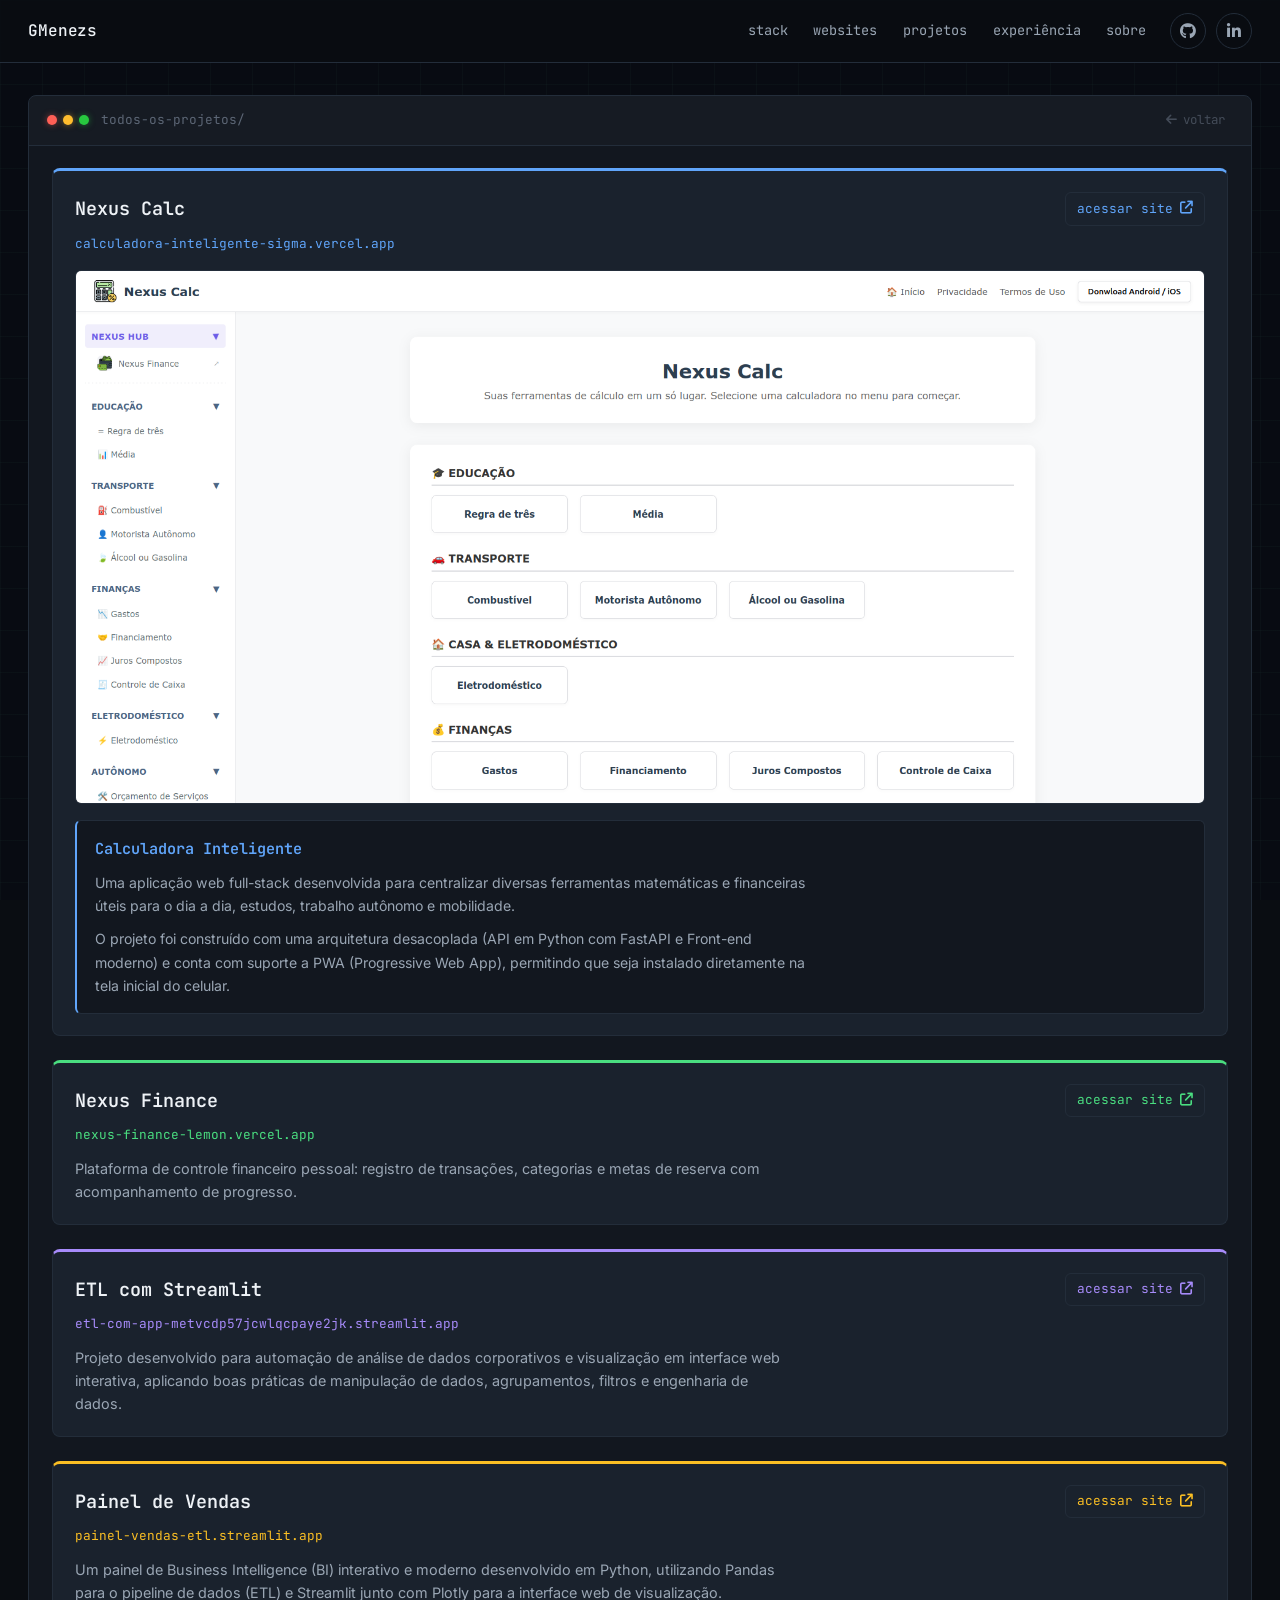
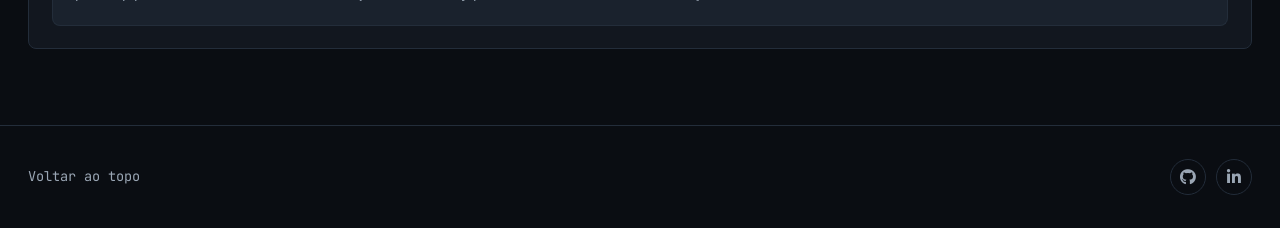
==== projetos-completos.html @ 0be83cdc "Add pulse dot to Calculadora Inteligente title" ====
<!DOCTYPE html>
<html lang="pt-BR">
<head>
    <meta charset="UTF-8">
    <script>document.documentElement.classList.add("js");</script>
    <meta name="viewport" content="width=device-width, initial-scale=1, viewport-fit=cover">
    <meta name="theme-color" content="#0a0d12">
    <meta name="color-scheme" content="dark">
    <title>Todos os projetos | Gabriel Menezes</title>
    <meta name="description" content="Lista completa dos websites e projetos de Gabriel Menezes, com descrições e links de acesso.">
    <link rel="preconnect" href="https://fonts.googleapis.com">
    <link rel="preconnect" href="https://fonts.gstatic.com" crossorigin>
    <link href="https://fonts.googleapis.com/css2?family=JetBrains+Mono:wght@400;500;600;700&family=Inter:wght@400;500;600&display=swap" rel="stylesheet">
    <link rel="stylesheet" href="https://cdnjs.cloudflare.com/ajax/libs/font-awesome/6.4.0/css/all.min.css">
    <link rel="stylesheet" href="css/style.css">
    <link rel="icon" href="icon-192.png" />
</head>
<body id="topo">

    <canvas id="bg-matrix-canvas" class="bg-matrix-canvas" aria-hidden="true"></canvas>

    <!-- HEADER -->
    <header class="header">
        <div class="header-container">
            <a href="index.html#inicio" class="logo">GMenezs</a>
            <nav class="nav-links" aria-label="Navegação principal">
                <a href="index.html#stack">stack</a>
                <a href="index.html#websites">websites</a>
                <a href="index.html#projetos">projetos</a>
                <a href="index.html#experiencia">experiência</a>
                <a href="index.html#sobre-mim">sobre</a>
            </nav>
            <div class="header-socials">
                <a href="https://github.com/GMenezsz" target="_blank" rel="noopener noreferrer" aria-label="GitHub">
                    <i class="fab fa-github"></i>
                </a>
                <a href="https://www.linkedin.com/in/gabriel-menezes-9367793a1/" target="_blank" rel="noopener noreferrer" aria-label="LinkedIn">
                    <i class="fab fa-linkedin-in"></i>
                </a>
            </div>
        </div>
    </header>

    <main class="page">
        <div class="master-card">
            <div class="window-bar master-card-bar">
                <span class="window-dots"><span></span><span></span><span></span></span>
                <span class="window-title">todos-os-projetos/</span>
                <a class="ver-mais-link" href="index.html#inicio"><i class="fa-solid fa-arrow-left" aria-hidden="true"></i> voltar</a>
            </div>

            <div class="master-card-body master-card-body--full">
                <div class="profile-content profile-content--full">

                    <!-- WEBSITES -->
                    <div class="showcase-list">

                        <article class="showcase-item showcase-item--calc" id="nexus-calc">
                            <div class="showcase-item-head">
                                <h2 class="showcase-name">Nexus Calc</h2>
                                <a class="showcase-visit" href="https://calculadora-inteligente-sigma.vercel.app/" target="_blank" rel="noopener noreferrer">
                                    acessar site <i class="fa-solid fa-arrow-up-right-from-square" aria-hidden="true"></i>
                                </a>
                            </div>
                            <span class="showcase-url">calculadora-inteligente-sigma.vercel.app</span>

                            <div class="showcase-media">
                                <img src="assets/screenshots/nexus-calc.png" alt="Captura de tela do Nexus Calc" loading="lazy">
                            </div>

                            <div class="showcase-card">
                                <h3 class="showcase-card-title"><span class="showcase-pulse-dot" aria-hidden="true"></span>Calculadora Inteligente</h3>
                                <p>Uma aplicação web full-stack desenvolvida para centralizar diversas ferramentas matemáticas e financeiras úteis para o dia a dia, estudos, trabalho autônomo e mobilidade.</p>
                                <p>O projeto foi construído com uma arquitetura desacoplada (API em Python com FastAPI e Front-end moderno) e conta com suporte a PWA (Progressive Web App), permitindo que seja instalado diretamente na tela inicial do celular.</p>
                            </div>
                        </article>

                        <article class="showcase-item showcase-item--finance" id="nexus-finance">
                            <div class="showcase-item-head">
                                <h2 class="showcase-name">Nexus Finance</h2>
                                <a class="showcase-visit" href="https://nexus-finance-lemon.vercel.app/#/login" target="_blank" rel="noopener noreferrer">
                                    acessar site <i class="fa-solid fa-arrow-up-right-from-square" aria-hidden="true"></i>
                                </a>
                            </div>
                            <span class="showcase-url">nexus-finance-lemon.vercel.app</span>
                            <p class="showcase-desc">Plataforma de controle financeiro pessoal: registro de transações, categorias e metas de reserva com acompanhamento de progresso.</p>
                            <!-- imagem e card de descrição detalhada: adicionar futuramente, no mesmo padrão do Nexus Calc acima -->
                        </article>

                        <article class="showcase-item showcase-item--etl" id="etl-com-streamlit">
                            <div class="showcase-item-head">
                                <h2 class="showcase-name">ETL com Streamlit</h2>
                                <a class="showcase-visit" href="https://etl-com-app-metvcdp57jcwlqcpaye2jk.streamlit.app/" target="_blank" rel="noopener noreferrer">
                                    acessar site <i class="fa-solid fa-arrow-up-right-from-square" aria-hidden="true"></i>
                                </a>
                            </div>
                            <span class="showcase-url">etl-com-app-metvcdp57jcwlqcpaye2jk.streamlit.app</span>
                            <p class="showcase-desc">Projeto desenvolvido para automação de análise de dados corporativos e visualização em interface web interativa, aplicando boas práticas de manipulação de dados, agrupamentos, filtros e engenharia de dados.</p>
                            <!-- imagem e card de descrição detalhada: adicionar futuramente, no mesmo padrão do Nexus Calc acima -->
                        </article>

                        <article class="showcase-item showcase-item--vendas" id="painel-de-vendas">
                            <div class="showcase-item-head">
                                <h2 class="showcase-name">Painel de Vendas</h2>
                                <a class="showcase-visit" href="https://painel-vendas-etl.streamlit.app/" target="_blank" rel="noopener noreferrer">
                                    acessar site <i class="fa-solid fa-arrow-up-right-from-square" aria-hidden="true"></i>
                                </a>
                            </div>
                            <span class="showcase-url">painel-vendas-etl.streamlit.app</span>
                            <p class="showcase-desc">Um painel de Business Intelligence (BI) interativo e moderno desenvolvido em Python, utilizando Pandas para o pipeline de dados (ETL) e Streamlit junto com Plotly para a interface web de visualização.</p>
                            <!-- imagem e card de descrição detalhada: adicionar futuramente, no mesmo padrão do Nexus Calc acima -->
                        </article>

                    </div>

                </div>
            </div>
        </div>
    </main>

    <footer class="footer">
        <div class="footer-container">
            <a href="#topo" class="back-to-top">Voltar ao topo</a>
            <div class="footer-socials">
                <a href="https://github.com/GMenezsz" target="_blank" rel="noopener noreferrer" aria-label="GitHub">
                    <i class="fab fa-github"></i>
                </a>
                <a href="https://www.linkedin.com/in/gabriel-menezes-9367793a1/" target="_blank" rel="noopener noreferrer" aria-label="LinkedIn">
                    <i class="fab fa-linkedin-in"></i>
                </a>
            </div>
        </div>
    </footer>

    <script src="js/script.js"></script>
</body>
</html>
---- css/style.css ----
/* ============================================
   TOKENS
   ============================================ */
:root {
    --bg: #0a0d12;
    --bg-panel: #12171f;
    --bg-panel-hover: #161d27;
    --bg-chip: #1a222d;
    --border: #232d3a;
    --border-hover: #35455a;
    --text: #eef2f6;
    --text-dim: #9aa6b4;
    --text-faint: #5c6675;
    --accent: #5eead4;
    --accent-strong: #2dd4bf;
    --accent-soft: rgba(94, 234, 212, 0.1);
    --status: #4ade80;

    --dot-red: #ff5f56;
    --dot-amber: #ffbd2e;
    --dot-green: #27c93f;

    --blue: #60a5fa;
    --violet: #a78bfa;
    --pink: #f472b6;
    --amber: #fbbf24;

    --radius: 8px;
    --mono: 'JetBrains Mono', 'Consolas', monospace;
    --sans: 'Inter', -apple-system, BlinkMacSystemFont, 'Segoe UI', sans-serif;

    /* layout fluido */
    --maxw: 1400px;
    --gutter: clamp(1rem, 2.2vw, 2rem);
    --header-h: 4.25rem; /* atualizado via JS com a altura real do header */

    /* áreas seguras (notch / barras do sistema) */
    --safe-top: env(safe-area-inset-top, 0px);
    --safe-right: env(safe-area-inset-right, 0px);
    --safe-bottom: env(safe-area-inset-bottom, 0px);
    --safe-left: env(safe-area-inset-left, 0px);

    color-scheme: dark;
}

/* ============================================
   RESET
   ============================================ */
* {
    margin: 0;
    padding: 0;
    box-sizing: border-box;
}

html {
    scroll-behavior: smooth;
    -webkit-text-size-adjust: 100%;
    text-size-adjust: 100%;
    scroll-padding-top: calc(var(--header-h) + 0.75rem);
}

@media (prefers-reduced-motion: reduce) {
    html {
        scroll-behavior: auto;
    }
    * {
        animation-duration: 0.01ms !important;
        transition-duration: 0.01ms !important;
    }
}

body {
    background-color: var(--bg);
    background-image:
        linear-gradient(rgba(94, 234, 212, 0.035) 1px, transparent 1px),
        linear-gradient(90deg, rgba(94, 234, 212, 0.035) 1px, transparent 1px);
    background-size: 42px 42px;
    background-attachment: fixed;
    color: var(--text);
    font-family: var(--sans);
    line-height: 1.6;
    -webkit-font-smoothing: antialiased;
    min-height: 100vh;
    min-height: 100dvh;
    overflow-x: hidden;
    overflow-wrap: break-word;
}

img {
    max-width: 100%;
    display: block;
}

a {
    color: inherit;
}

/* ============================================
   FUNDO PERSISTENTE: CHUVA DE CODIGO
   ============================================ */
.bg-matrix-canvas {
    position: fixed;
    inset: 0;
    width: 100%;
    height: 100%;
    z-index: -1;
    opacity: 0;                       /* invisível até a descriptografia terminar */
    transition: opacity 1.8s ease;
    pointer-events: none;
}

.bg-matrix-canvas.is-on {
    opacity: 0.22;
}

/* no celular a faixa visível do fundo é menor, então o efeito
   fica um pouco mais forte pra continuar aparecendo bem */
@media (max-width: 700px) {
    .bg-matrix-canvas.is-on {
        opacity: 0.3;
    }
}

:focus-visible {
    outline: 2px solid var(--accent);
    outline-offset: 3px;
}

/* ============================================
   HEADER
   ============================================ */
.header {
    position: fixed;
    top: 0;
    left: 0;
    width: 100%;
    background-color: rgba(10, 13, 18, 0.85);
    -webkit-backdrop-filter: blur(10px);
    backdrop-filter: blur(10px);
    border-bottom: 1px solid var(--border);
    z-index: 1000;
    padding: calc(0.8rem + var(--safe-top)) calc(var(--gutter) + var(--safe-right)) 0.8rem calc(var(--gutter) + var(--safe-left));
}

.header-container {
    max-width: var(--maxw);
    margin: 0 auto;
    display: flex;
    align-items: center;
    gap: 1rem 1.5rem;
}

.logo {
    color: var(--text);
    font-family: var(--mono);
    font-size: 1rem;
    font-weight: 500;
    text-decoration: none;
    letter-spacing: -0.01em;
    white-space: nowrap;
}

.logo-dot {
    color: var(--accent);
}

.nav-links {
    display: flex;
    flex-wrap: wrap;
    align-items: center;
    row-gap: 0.3rem;
    column-gap: 1.6rem;
    margin-left: auto;
    min-width: 0;
}

.nav-links > a {
    color: var(--text-dim);
    text-decoration: none;
    font-family: var(--mono);
    font-size: 0.85rem;
    padding: 0.35rem 0;
    transition: color 0.2s ease;
}

.nav-links > a:hover,
.nav-links > a.active {
    color: var(--accent);
}

.header-socials,
.footer-socials {
    display: flex;
    gap: 0.6rem;
    align-items: center;
}

.header-socials a,
.footer-socials a {
    color: var(--text-dim);
    font-size: 1rem;
    width: 36px;
    height: 36px;
    display: flex;
    align-items: center;
    justify-content: center;
    border-radius: 50%;
    border: 1px solid var(--border);
    text-decoration: none;
    transition: all 0.2s ease;
}

.header-socials a:hover,
.footer-socials a:hover {
    color: var(--accent);
    border-color: var(--accent);
    background: var(--accent-soft);
}

/* ============================================
   LAYOUT
   ============================================ */
.page {
    max-width: var(--maxw);
    margin: 0 auto;
    padding:
        calc(var(--header-h) + clamp(1rem, 3vw, 2rem))
        calc(var(--gutter) + var(--safe-right))
        clamp(2rem, 5vw, 3.75rem)
        calc(var(--gutter) + var(--safe-left));
}

/* ============================================
   MASTER CARD (envolve perfil + conteudo)
   ============================================ */
.master-card {
    background: var(--bg-panel);
    border: 1px solid var(--border);
    border-radius: var(--radius);
    overflow: hidden;
}

.master-card-body {
    display: grid;
    grid-template-columns: minmax(260px, clamp(260px, 24vw, 380px)) minmax(0, 1fr);
}

/* variante sem sidebar de perfil (ex.: página com todos os projetos) */
.master-card-body--full {
    display: block;
}

.profile-content--full {
    padding: clamp(1rem, 2.2vw, 1.6rem);
}

/* ============================================
   SIDEBAR: PERFIL
   ============================================ */
.profile-sidebar {
    padding: clamp(1.6rem, 3vw, 2.6rem) clamp(1.2rem, 2.2vw, 2rem);
    border-right: 1px solid var(--border);
    background: rgba(255, 255, 255, 0.012);
    display: flex;
    flex-direction: column;
    align-items: flex-start;
    min-width: 0;
}

.hero-avatar {
    flex-shrink: 0;
    position: relative;
    isolation: isolate;
    margin-bottom: 1.3rem;
}

.hero-avatar::before {
    content: "";
    position: absolute;
    inset: -14px;
    background: radial-gradient(circle, rgba(94, 234, 212, 0.25), rgba(96, 165, 250, 0.12) 60%, transparent 75%);
    filter: blur(6px);
    z-index: -1;
}

.profile-avatar {
    width: clamp(88px, 8vw, 128px);
    height: clamp(88px, 8vw, 128px);
    border-radius: var(--radius);
    object-fit: cover;
    border: 1px solid var(--border);
    background-color: var(--bg-panel);
}

.hero-status {
    display: inline-flex;
    align-items: center;
    gap: 0.5rem;
    font-family: var(--mono);
    font-size: 0.75rem;
    line-height: 1.4;
    color: var(--status);
    margin-bottom: 1rem;
    max-width: 100%;
}

.status-dot {
    flex-shrink: 0;
    width: 8px;
    height: 8px;
    border-radius: 50%;
    background: var(--status);
    box-shadow: 0 0 0 0 rgba(74, 222, 128, 0.6);
    animation: pulse-dot 2.4s ease-out infinite;
}

@keyframes pulse-dot {
    0% { box-shadow: 0 0 0 0 rgba(74, 222, 128, 0.5); }
    70% { box-shadow: 0 0 0 8px rgba(74, 222, 128, 0); }
    100% { box-shadow: 0 0 0 0 rgba(74, 222, 128, 0); }
}

.hero-name {
    font-family: var(--mono);
    font-weight: 700;
    font-size: clamp(1.25rem, 1.05rem + 0.9vw, 1.7rem);
    letter-spacing: -0.01em;
    margin-bottom: 0.4rem;
    background: linear-gradient(100deg, var(--text) 35%, var(--blue) 100%);
    -webkit-background-clip: text;
    background-clip: text;
    color: transparent;
    min-height: 1.3em;
    white-space: nowrap;
    overflow: hidden;
    text-overflow: clip;
    width: 100%;
}

.hero-role {
    font-family: var(--mono);
    font-size: clamp(0.85rem, 0.8rem + 0.25vw, 1rem);
    color: var(--accent);
    margin-bottom: 1rem;
    min-height: 1.4em;
}

.hero-cursor {
    display: inline-block;
    width: 2px;
    height: 1em;
    background: var(--accent);
    margin-left: 2px;
    vertical-align: -0.15em;
    animation: blink 1s step-end infinite;
}

@keyframes blink {
    50% { opacity: 0; }
}

.hero-bio {
    color: var(--text-dim);
    font-size: 0.92rem;
    margin-bottom: 1.4rem;
}

.hero-meta {
    display: flex;
    flex-direction: column;
    gap: 0.7rem;
    width: 100%;
}

/* ============================================
   FORMAÇÃO (sidebar)
   ============================================ */
.hero-education {
    display: flex;
    flex-direction: column;
    gap: 0.7rem;
    width: 100%;
    margin-top: 1.3rem;
    padding-top: 1.2rem;
    border-top: 1px solid var(--border);
}

.hero-education-title {
    font-family: var(--mono);
    font-size: 0.72rem;
    letter-spacing: 0.05em;
    color: var(--text-faint);
    text-transform: uppercase;
}

.education-item {
    display: flex;
    align-items: flex-start;
    gap: 0.55rem;
    font-size: 0.83rem;
}

.education-item i {
    color: var(--accent);
    margin-top: 0.15rem;
    flex-shrink: 0;
}

.education-text {
    display: flex;
    flex-direction: column;
    gap: 0.15rem;
    min-width: 0;
}

.education-degree {
    color: var(--text);
    font-weight: 500;
    line-height: 1.35;
}

.education-school {
    color: var(--text-dim);
    font-size: 0.78rem;
    line-height: 1.35;
}

.cert-link {
    -webkit-appearance: none;
    appearance: none;
    display: inline-flex;
    align-self: flex-start;
    align-items: center;
    gap: 0.35rem;
    margin-top: 0.5rem;
    padding: 0.32rem 0.7rem;
    border-radius: 999px;
    border: 1px solid var(--border);
    background: var(--bg-chip);
    color: var(--accent);
    font-family: var(--mono);
    font-size: 0.72rem;
    font-weight: 500;
    line-height: 1;
    white-space: nowrap;
    cursor: pointer;
    transition: border-color 0.2s ease, background 0.2s ease, color 0.2s ease, transform 0.15s ease;
}

.cert-link i {
    font-size: 0.68rem;
}

.cert-link:hover,
.cert-link:focus-visible {
    border-color: var(--accent);
    background: var(--accent-soft);
    color: var(--accent);
    transform: translateY(-1px);
}

.cert-link:active {
    transform: translateY(0);
}

/* ============================================
   BOTÃO: BAIXAR CURRÍCULO
   ============================================ */
.btn-download-cv {
    display: inline-flex;
    align-items: center;
    justify-content: center;
    gap: 0.5rem;
    width: 100%;
    margin-top: 1.2rem;
    padding: 0.65rem 1rem;
    border-radius: var(--radius);
    border: 1px solid var(--accent);
    background: var(--accent-soft);
    color: var(--accent);
    font-family: var(--mono);
    font-size: 0.85rem;
    font-weight: 600;
    cursor: pointer;
    transition: background 0.2s ease, color 0.2s ease, transform 0.15s ease;
}

.btn-download-cv:hover,
.btn-download-cv:focus-visible {
    background: var(--accent);
    color: #06120f;
    transform: translateY(-1px);
}

/* ============================================
   MODAL: ESCOLHA DE CURRÍCULO
   ============================================ */
.cv-modal[hidden] { display: none; }

.cv-modal {
    position: fixed;
    inset: 0;
    z-index: 200;
    display: flex;
    align-items: center;
    justify-content: center;
    padding: var(--gutter);
}

.cv-modal-backdrop {
    position: absolute;
    inset: 0;
    background: rgba(6, 9, 13, 0.72);
    backdrop-filter: blur(2px);
}

.cv-modal-dialog {
    position: relative;
    width: min(480px, 100%);
    background: var(--bg-panel);
    border: 1px solid var(--border);
    border-radius: var(--radius);
    padding: 1.3rem;
    box-shadow: 0 20px 60px rgba(0, 0, 0, 0.5);
}

.cv-modal-header {
    display: flex;
    align-items: center;
    justify-content: space-between;
    gap: 1rem;
    font-family: var(--mono);
    font-weight: 600;
    color: var(--text);
    font-size: 1rem;
    margin-bottom: 1.1rem;
}

.cv-modal-close {
    background: none;
    border: none;
    color: var(--text-dim);
    font-size: 1.3rem;
    line-height: 1;
    cursor: pointer;
    padding: 0.2rem;
}

.cv-modal-close:hover { color: var(--text); }

.cv-modal-sub {
    color: var(--text-dim);
    font-size: 0.85rem;
    margin-bottom: 1rem;
}

.cv-modal-options {
    display: flex;
    flex-direction: column;
    gap: 0.7rem;
}

.cv-option {
    display: block;
    border: 1px solid var(--border);
    border-radius: var(--radius);
    padding: 0.85rem 1rem;
    text-decoration: none;
    background: var(--bg-chip);
    transition: border-color 0.2s ease, background 0.2s ease, transform 0.15s ease;
}

.cv-option:hover,
.cv-option:focus-visible {
    border-color: var(--accent);
    background: var(--bg-panel-hover);
    transform: translateY(-1px);
}

.cv-option-head {
    display: flex;
    align-items: center;
    gap: 0.55rem;
    color: var(--text);
    font-weight: 600;
    font-size: 0.92rem;
}

.cv-option-head i:first-child { color: var(--accent); }

.cv-option-icon {
    margin-left: auto;
    color: var(--text-faint);
    font-size: 0.85rem;
}

.cv-option p {
    margin-top: 0.35rem;
    color: var(--text-dim);
    font-size: 0.8rem;
    line-height: 1.4;
}

.cv-option.is-loading {
    opacity: 0.6;
    pointer-events: none;
}

.cv-option.is-loading .cv-option-icon::before {
    content: "\f110"; /* fa-spinner */
    animation: cv-spin 0.8s linear infinite;
}

@keyframes cv-spin {
    to { transform: rotate(360deg); }
}

.cv-option-error {
    display: block;
    margin-top: 0.5rem;
    padding-top: 0.5rem;
    border-top: 1px dashed var(--border);
    color: var(--amber);
    font-size: 0.78rem;
    line-height: 1.4;
    opacity: 0;
    transform: translateY(-4px);
    transition: opacity 0.2s ease, transform 0.2s ease;
}

.cv-option-error.show {
    opacity: 1;
    transform: translateY(0);
}

/* ============================================
   VISUALIZADOR: CERTIFICADO (flutua sobre o
   portfólio, sem escurecer o fundo)
   ============================================ */
.cert-viewer[hidden] { display: none; }

.cert-viewer {
    position: fixed;
    inset: 0;
    z-index: 1200;
    display: flex;
    align-items: center;
    justify-content: center;
    padding: var(--gutter);
    background: transparent;
    opacity: 0;
    pointer-events: none;
    transition: opacity 0.22s ease;
}

.cert-viewer.is-open {
    opacity: 1;
    pointer-events: auto;
}

.cert-viewer-stage {
    position: relative;
    display: inline-flex;
    transform: translateY(14px) scale(0.98);
    transition: transform 0.28s cubic-bezier(0.16, 1, 0.3, 1);
}

.cert-viewer.is-open .cert-viewer-stage {
    transform: translateY(0) scale(1);
}

.cert-viewer-stage canvas {
    display: block;
    max-width: min(640px, 90vw);
    max-height: min(80vh, 820px);
    width: auto;
    height: auto;
    border-radius: 8px;
    box-shadow: 0 25px 70px rgba(0, 0, 0, 0.55);
}

/* telas grandes: certificado maior (o tamanho real é calculado no script.js) */
@media (min-width: 1024px) {
    .cert-viewer-stage canvas {
        max-width: min(1000px, 80vw);
        max-height: min(85vh, 1200px);
    }
}

.cert-viewer-close {
    position: absolute;
    top: -14px;
    right: -14px;
    z-index: 1210;
    width: 2.2rem;
    height: 2.2rem;
    display: flex;
    align-items: center;
    justify-content: center;
    border-radius: 50%;
    border: 1px solid rgba(255, 255, 255, 0.18);
    background: #0a0d12;
    color: #fff;
    font-size: 1.3rem;
    line-height: 1;
    cursor: pointer;
    box-shadow: 0 4px 14px rgba(0, 0, 0, 0.45);
    transition: background 0.2s ease, transform 0.15s ease;
}

.cert-viewer-close:hover,
.cert-viewer-close:focus-visible {
    background: var(--accent);
    color: #06120f;
    transform: scale(1.08);
}

@media (max-width: 480px) {
    .cert-viewer-close {
        top: -10px;
        right: -10px;
        width: 2rem;
        height: 2rem;
        font-size: 1.15rem;
    }
}

@media (prefers-reduced-motion: reduce) {
    .cert-viewer,
    .cert-viewer-stage {
        transition: none;
    }
}

.meta-item {
    display: inline-flex;
    align-items: flex-start;
    gap: 0.5rem;
    color: var(--text-dim);
    font-size: 0.85rem;
    text-decoration: none;
    overflow-wrap: anywhere;
    min-width: 0;
}

.meta-item i {
    color: var(--text-faint);
    font-size: 0.8rem;
    width: 1em;
    margin-top: 0.3em;
    flex-shrink: 0;
}

.meta-link:hover {
    color: var(--accent);
}

.meta-link:hover i {
    color: var(--accent);
}

/* ============================================
   ENTRADA ORQUESTRADA
   O JS define o atraso (--d) de cada peça; sem JS tudo aparece normalmente.
   ============================================ */
.hero-reveal {
    opacity: 0;
    transform: translateY(8px);
    animation: hero-in 0.6s ease forwards;
    animation-delay: var(--d, 0s);
}

/* card, seções e itens internos chegando */
.js .arrive {
    opacity: 0;
    transform: translateY(16px);
}

.js .arrive.in {
    animation: arrive-in 0.6s cubic-bezier(0.2, 0.7, 0.2, 1) forwards;
    animation-delay: var(--d, 0ms);
}

@keyframes arrive-in {
    to { opacity: 1; transform: none; }
}

/* status "descriptografando": só aparece no fim de todas as outras animações */
.hero-status {
    position: relative;
}

.js .hero-status {
    opacity: 0;
    transition: opacity 0.5s ease;
}

.js .hero-status.is-live {
    opacity: 1;
}

.dc-noise {
    color: var(--accent);
    opacity: 0.7;
}

.sr-only {
    position: absolute;
    width: 1px;
    height: 1px;
    padding: 0;
    margin: -1px;
    overflow: hidden;
    clip: rect(0, 0, 0, 0);
    white-space: nowrap;
    border: 0;
}

@media (prefers-reduced-motion: reduce) {
    .hero-reveal {
        opacity: 1;
        transform: none;
        animation: none;
    }
    .js .hero-status {
        opacity: 1;
    }
}

@keyframes hero-in {
    to { opacity: 1; transform: translateY(0); }
}

/* ============================================
   CONTEUDO (secoes a direita)
   Padrão: 1 coluna. Duas colunas só em telas realmente largas.
   ============================================ */
.profile-content {
    display: grid;
    grid-template-columns: minmax(0, 1fr);
    gap: 1rem;
    padding: clamp(0.8rem, 1.8vw, 1.4rem);
    align-content: start;
    min-width: 0;
}

.content-section {
    border: 1px solid var(--border);
    border-radius: var(--radius);
    overflow: hidden;
    background: rgba(255, 255, 255, 0.012);
    scroll-margin-top: calc(var(--header-h) + 0.75rem);
    min-width: 0;
}

.window-bar {
    display: flex;
    align-items: center;
    gap: 0.75rem;
    padding: 0.7rem 1.1rem;
    border-bottom: 1px solid var(--border);
    background: rgba(255, 255, 255, 0.015);
    min-width: 0;
}

.master-card-bar {
    border-bottom: 1px solid var(--border);
}

.window-dots {
    display: inline-flex;
    gap: 6px;
    flex-shrink: 0;
}

.window-dots span {
    width: 10px;
    height: 10px;
    border-radius: 50%;
    display: inline-block;
}

.window-dots span:nth-child(1) {
    background: var(--dot-red);
    box-shadow: 0 0 6px rgba(255, 95, 86, 0.5);
}

.window-dots span:nth-child(2) {
    background: var(--dot-amber);
    box-shadow: 0 0 6px rgba(255, 189, 46, 0.5);
}

.window-dots span:nth-child(3) {
    background: var(--dot-green);
    box-shadow: 0 0 6px rgba(39, 201, 63, 0.5);
}

.window-title {
    font-family: var(--mono);
    font-size: 0.8rem;
    color: var(--text-faint);
    overflow: hidden;
    text-overflow: ellipsis;
    white-space: nowrap;
}

.ver-mais-link {
    margin-left: auto;
    flex-shrink: 0;
    display: inline-flex;
    align-items: center;
    gap: 0.4rem;
    font-family: var(--mono);
    font-size: 0.78rem;
    color: var(--text-faint);
    text-decoration: none;
    padding: 0.2rem 0.5rem;
    border-radius: 5px;
    opacity: 0.65;
    transition: color 0.2s ease, opacity 0.2s ease, background 0.2s ease;
}

.ver-mais-link:hover,
.ver-mais-link:focus-visible {
    color: var(--blue);
    opacity: 1;
    background: rgba(96, 165, 250, 0.1);
}

.ver-mais-link:active {
    color: var(--blue);
    opacity: 1;
    background: rgba(96, 165, 250, 0.18);
}

.ver-mais-link:focus-visible {
    outline: 2px solid var(--blue);
    outline-offset: 1px;
}

.panel-body {
    padding: clamp(1rem, 2vw, 1.3rem) clamp(0.9rem, 2vw, 1.2rem) clamp(1.1rem, 2vw, 1.5rem);
}

.content-section h2 {
    font-family: var(--mono);
    font-size: 1.05rem;
    color: var(--text);
    margin-bottom: 1.2rem;
}

/* ============================================
   TECH STACK
   ============================================ */
.stack-row {
    display: flex;
    flex-wrap: wrap;
    align-items: baseline;
    gap: 0.4rem 1rem;
    padding: 0.75rem 0 0.75rem 0.9rem;
    border-bottom: 1px solid var(--border);
    border-left: 2px solid var(--row-color, var(--border));
}

.stack-row:last-child {
    border-bottom: none;
    padding-bottom: 0;
}

.stack-row:first-child {
    padding-top: 0;
}

.stack-key {
    font-family: var(--mono);
    font-size: 0.85rem;
    color: var(--row-color, var(--text-faint));
    flex: 0 0 auto;
    min-width: min(150px, 100%);
}

.stack-value {
    display: flex;
    flex-wrap: wrap;
    gap: 0.5rem;
    min-width: 0;
}

.chip {
    display: inline-block;
    background: var(--bg-chip);
    border: 1px solid var(--border);
    color: var(--text);
    font-size: 0.85rem;
    padding: 0.25rem 0.65rem;
    border-radius: 5px;
    transition: border-color 0.2s ease;
    overflow-wrap: anywhere;
}

.stack-row:hover .chip {
    border-color: var(--row-color, var(--border-hover));
}

.stack-row--lang { --row-color: var(--amber); }
.stack-row--frameworks { --row-color: var(--accent); }
.stack-row--db { --row-color: var(--blue); }
.stack-row--security { --row-color: var(--pink); }
.stack-row--tools { --row-color: var(--violet); }
.stack-row--vcs { --row-color: var(--status); }

/* ============================================
   WEBSITES
   Grade auto-ajustável: nunca espreme os cards
   ============================================ */
.site-grid {
    display: grid;
    grid-template-columns: repeat(auto-fit, minmax(min(100%, 200px), 1fr));
    gap: 0.7rem;
}

.site-card {
    display: flex;
    flex-direction: column;
    gap: 0.3rem;
    text-decoration: none;
    background: var(--bg-chip);
    border: 1px solid var(--border);
    border-top: 3px solid var(--card-color, var(--accent));
    border-radius: var(--radius);
    padding: 0.8rem 0.85rem;
    min-width: 0;
    transition: border-color 0.2s ease, transform 0.2s ease, background 0.2s ease;
}

.site-card--calc { --card-color: var(--blue); }
.site-card--finance { --card-color: var(--status); }
.site-card--etl { --card-color: var(--violet); }
.site-card--vendas { --card-color: var(--amber); }

.site-card-head {
    display: flex;
    align-items: center;
    justify-content: space-between;
    gap: 0.5rem;
}

.site-name {
    font-family: var(--mono);
    font-weight: 600;
    color: var(--text);
    font-size: 1rem;
}

.site-card-head i {
    color: var(--text-faint);
    font-size: 0.8rem;
    flex-shrink: 0;
    transition: color 0.2s ease;
}

.site-url {
    font-family: var(--mono);
    font-size: 0.78rem;
    color: var(--card-color, var(--accent));
    overflow-wrap: anywhere;
    word-break: break-word;
}

.site-desc {
    color: var(--text-dim);
    font-size: 0.85rem;
    margin-top: 0.15rem;
    line-height: 1.5;
}

/* ============================================
   SHOWCASE (página "ver mais": cada website isolado,
   pronto para receber imagens/explicações tipo README)
   ============================================ */
.showcase-list {
    display: flex;
    flex-direction: column;
    gap: 1.5rem;
}

.showcase-item {
    display: block;
    background: var(--bg-chip);
    border: 1px solid var(--border);
    border-top: 3px solid var(--card-color, var(--accent));
    border-radius: var(--radius);
    padding: 1.3rem 1.4rem;
    min-width: 0;
    transition: border-color 0.2s ease;
}

.showcase-item--calc { --card-color: var(--blue); }
.showcase-item--finance { --card-color: var(--status); }
.showcase-item--etl { --card-color: var(--violet); }
.showcase-item--vendas { --card-color: var(--amber); }

.showcase-item-head {
    display: flex;
    flex-wrap: wrap;
    align-items: center;
    justify-content: space-between;
    gap: 0.6rem 1rem;
}

.showcase-name {
    font-family: var(--mono);
    font-weight: 600;
    color: var(--text);
    font-size: 1.15rem;
    margin: 0;
}

.showcase-visit {
    flex-shrink: 0;
    display: inline-flex;
    align-items: center;
    gap: 0.4rem;
    font-family: var(--mono);
    font-size: 0.8rem;
    color: var(--card-color, var(--accent));
    text-decoration: none;
    border: 1px solid var(--border);
    border-radius: 6px;
    padding: 0.35rem 0.7rem;
    transition: border-color 0.2s ease, background 0.2s ease;
}

.showcase-visit:hover,
.showcase-visit:focus-visible {
    border-color: var(--card-color, var(--accent));
    background: rgba(255, 255, 255, 0.03);
}

.showcase-url {
    display: block;
    font-family: var(--mono);
    font-size: 0.8rem;
    color: var(--card-color, var(--accent));
    margin-top: 0.5rem;
    overflow-wrap: anywhere;
    word-break: break-word;
}

.showcase-desc {
    color: var(--text-dim);
    font-size: 0.9rem;
    margin-top: 0.7rem;
    line-height: 1.6;
    max-width: 80ch;
}

.showcase-media {
    margin-top: 1rem;
    border: 1px solid var(--border);
    border-radius: 6px;
    overflow: hidden;
    background: var(--bg);
    line-height: 0;
}

.showcase-media img {
    display: block;
    width: 100%;
    height: auto;
}

.showcase-card {
    margin-top: 1rem;
    background: var(--bg-panel);
    border: 1px solid var(--border);
    border-left: 2px solid var(--card-color, var(--accent));
    border-radius: 6px;
    padding: 1rem 1.1rem;
}

.showcase-card-title {
    font-family: var(--mono);
    font-size: 0.95rem;
    font-weight: 600;
    color: var(--card-color, var(--accent));
    margin: 0 0 0.6rem;
}

.showcase-card p {
    color: var(--text-dim);
    font-size: 0.88rem;
    line-height: 1.65;
    max-width: 80ch;
}

.showcase-card p + p {
    margin-top: 0.65rem;
}

/* ============================================
   PROJETOS
   ============================================ */
.project-list {
    display: grid;
    grid-template-columns: repeat(auto-fit, minmax(min(100%, 210px), 1fr));
    gap: 0.7rem;
    margin-bottom: 1.2rem;
}

.project-item {
    position: relative;
    cursor: pointer;
    background: var(--bg-chip);
    border: 1px solid var(--border);
    border-radius: var(--radius);
    padding: 0.8rem 0.85rem;
    transition: border-color 0.2s ease, transform 0.2s ease;
    line-height: 1.4;
    min-width: 0;
}

.project-item h3 a {
    color: var(--text);
    text-decoration: none;
    font-family: var(--mono);
    font-size: 0.92rem;
    font-weight: 600;
    line-height: 1.3;
    overflow-wrap: anywhere;
    transition: color 0.2s ease;
}

/* card inteiro clicável: o link do título se estende por cima do card todo */
.project-item h3 a::after {
    content: "";
    position: absolute;
    inset: 0;
    border-radius: var(--radius);
}

.project-item h3 a:focus-visible {
    outline: none;
}

.project-item h3 a:focus-visible::after {
    outline: 2px solid var(--accent);
    outline-offset: 2px;
}

.project-item h3 a:hover,
.project-item:hover h3 a {
    color: var(--accent);
}

.project-item p {
    color: var(--text-dim);
    font-size: 0.85rem;
    margin-top: 0.3rem;
    line-height: 1.5;
}

.github-redirect {
    border-top: 1px solid var(--border);
    padding-top: 1rem;
    font-size: 0.92rem;
    color: var(--text-dim);
}

.neon-link {
    color: var(--accent);
    text-decoration: none;
    font-family: var(--mono);
    font-weight: 500;
    transition: color 0.2s ease;
}

.neon-link:hover {
    color: var(--accent-strong);
    text-decoration: underline;
}

/* ============================================
   EXPERIENCIA PROFISSIONAL
   ============================================ */
.experience-list {
    display: flex;
    flex-direction: column;
    gap: 0.7rem;
}

.experience-item {
    background: var(--bg-chip);
    border: 1px solid var(--border);
    border-left: 2px solid var(--accent);
    border-radius: var(--radius);
    padding: 0.8rem 0.9rem;
    transition: border-color 0.2s ease, transform 0.2s ease;
}

.experience-item:hover {
    border-color: var(--accent);
    transform: translateY(-1px);
}

.experience-item-head {
    display: flex;
    flex-wrap: wrap;
    align-items: baseline;
    justify-content: space-between;
    gap: 0.4rem 0.8rem;
}

.experience-role {
    display: block;
    margin-top: 0.3rem;
    font-family: var(--mono);
    font-size: 0.8rem;
    color: var(--accent);
}

.experience-period {
    font-size: 0.78rem;
    color: var(--text-faint);
    white-space: nowrap;
}

.experience-period--current {
    color: var(--accent);
}

.experience-company {
    font-family: var(--mono);
    font-weight: 600;
    font-size: 0.92rem;
    color: var(--text);
}

.experience-desc {
    margin-top: 0.5rem;
    color: var(--text-dim);
    font-size: 0.85rem;
    line-height: 1.55;
}

/* ============================================
   SOBRE MIM
   ============================================ */
.about-text {
    color: var(--text-dim);
    font-size: clamp(0.92rem, 0.88rem + 0.15vw, 1rem);
    max-width: 90ch;
}

.about-list {
    list-style: none;
    padding-left: 0;
    margin: 14px 0;
    display: flex;
    flex-direction: column;
    gap: 0.6rem;
}

.about-list li {
    padding-left: 1.1rem;
    position: relative;
}

.about-list li::before {
    content: "";
    position: absolute;
    left: 0;
    top: 0.55em;
    width: 5px;
    height: 5px;
    border-radius: 50%;
    background: var(--accent);
}

.about-footer-text {
    margin-top: 12px;
}

/* ============================================
   FOOTER
   ============================================ */
.footer {
    border-top: 1px solid var(--border);
    padding:
        2rem
        calc(var(--gutter) + var(--safe-right))
        calc(2rem + var(--safe-bottom))
        calc(var(--gutter) + var(--safe-left));
    margin-top: 1rem;
}

.footer-container {
    max-width: var(--maxw);
    margin: 0 auto;
    display: flex;
    justify-content: space-between;
    align-items: center;
    gap: 1rem;
}

.back-to-top {
    color: var(--text-dim);
    text-decoration: none;
    font-family: var(--mono);
    font-size: 0.85rem;
    padding: 0.5rem 0;
    transition: color 0.2s ease;
}

.back-to-top:hover {
    color: var(--accent);
}

/* ============================================
   HOVER: só em dispositivos que realmente têm hover
   (evita "hover preso" e pulos em telas touch)
   ============================================ */
@media (hover: hover) {
    .site-card:hover {
        border-color: var(--card-color, var(--accent));
        border-top-color: var(--card-color, var(--accent));
        background: var(--bg-panel-hover);
        transform: translateY(-2px);
    }

    .site-card:hover .site-card-head i {
        color: var(--card-color, var(--accent));
    }

    .project-item:hover {
        border-color: var(--border-hover);
        transform: translateY(-2px);
    }
}

/* alvos de toque confortáveis (mín. ~44px) em telas touch */
@media (pointer: coarse) {
    .header-socials a,
    .footer-socials a {
        width: 44px;
        height: 44px;
        font-size: 1.1rem;
    }

    .nav-links > a {
        padding: 0.7rem 0.2rem;
    }

    .back-to-top {
        padding: 0.8rem 0;
    }

    .project-item h3 a,
    .neon-link {
        display: inline-block;
        padding: 0.25rem 0;
    }

    /* background-attachment: fixed é instável no iOS/Android */
    body {
        background-attachment: scroll;
    }
}

/* ============================================
   RESPONSIVIDADE
   ============================================ */

/* ---- Telas muito largas (2 colunas no conteúdo) ---- */
@media (min-width: 1360px) {
    .profile-content {
        grid-template-columns: repeat(2, minmax(0, 1fr));
    }

    #stack,
    #sobre-mim {
        grid-column: 1 / -1;
    }

    #websites {
        grid-column: 1;
    }

    #projetos {
        grid-column: 2;
    }
}

/* ---- Full HD+ / 2K / 4K: escala tudo proporcionalmente ---- */
@media (min-width: 1920px) {
    :root { --maxw: 1560px; }
    html { font-size: 112.5%; }
}

@media (min-width: 2560px) {
    :root { --maxw: 1800px; }
    html { font-size: 125%; }
}

@media (min-width: 3400px) {
    :root { --maxw: 2300px; }
    html { font-size: 150%; }
}

/* ---- Tablet / laptop pequeno: perfil vira uma faixa horizontal ---- */
@media (max-width: 900px) {
    .master-card-body {
        grid-template-columns: minmax(0, 1fr);
    }

    .profile-sidebar {
        border-right: none;
        border-bottom: 1px solid var(--border);
    }

    /* Header: nav passa para a própria linha, centralizada e com
       quebra automática — comporta qualquer nº de links no futuro
       sem nunca vazar da tela, só ir encaixando sozinha. */
    .header-container {
        display: grid;
        grid-template-columns: minmax(0, 1fr) auto;
        gap: 0.4rem 1rem;
    }

    .logo {
        grid-area: 1 / 1;
    }

    .header-socials {
        grid-area: 1 / 2;
    }

    .nav-links {
        grid-column: 1 / -1;
        grid-row: 2;
        margin-left: 0;
        justify-content: center;
        flex-wrap: wrap;
        row-gap: 0.3rem;
        column-gap: 1.1rem;
        overflow: visible;
    }

    .nav-links > a {
        white-space: nowrap;
    }
}

@media (min-width: 641px) and (max-width: 900px) {
    .profile-sidebar {
        display: grid;
        grid-template-columns: auto minmax(0, 1fr);
        column-gap: clamp(1.4rem, 4vw, 2.4rem);
        align-content: start;
        align-items: start;
    }

    .profile-sidebar > .hero-avatar {
        grid-column: 1;
        grid-row: 1 / span 6;
        margin-bottom: 0;
    }

    .profile-sidebar > :not(.hero-avatar) {
        grid-column: 2;
        justify-self: start;
    }

    .profile-sidebar > .hero-name,
    .profile-sidebar > .hero-meta {
        justify-self: stretch;
    }

    .profile-avatar {
        width: clamp(110px, 16vw, 140px);
        height: clamp(110px, 16vw, 140px);
    }
}

/* ---- Celular e tablet em pé: tudo em uma coluna, perfil centralizado ---- */
@media (max-width: 640px) {
    .profile-sidebar {
        align-items: center;
        text-align: center;
    }

    .hero-status {
        justify-content: center;
    }

    .hero-meta {
        align-items: center;
    }

    .meta-item {
        justify-content: center;
        text-align: left;
    }

    .stack-row {
        flex-direction: column;
        align-items: flex-start;
    }

    .stack-key {
        min-width: 0;
    }

    .footer-container {
        flex-direction: column;
        gap: 0.8rem;
        text-align: center;
    }

    .window-bar {
        padding: 0.6rem 0.9rem;
    }
}

/* ---- Celulares pequenos (≤ 400px) ---- */
@media (max-width: 400px) {
    :root {
        --gutter: 0.85rem;
    }

    .nav-links {
        column-gap: 0.9rem;
    }

    .nav-links > a {
        font-size: 0.8rem;
    }

    .master-card,
    .content-section {
        border-radius: 6px;
    }

    .profile-content {
        gap: 0.75rem;
    }

    .chip,
    .site-url {
        font-size: 0.78rem;
    }
}

/* ---- Celulares mínimos (≤ 340px, ex.: 320px) ---- */
@media (max-width: 340px) {
    :root {
        --gutter: 0.75rem;
    }

    .logo {
        font-size: 0.9rem;
    }

    .nav-links {
        column-gap: 0.7rem;
    }

    .nav-links > a {
        font-size: 0.75rem;
    }

    .hero-name {
        font-size: 1.15rem;
    }

    .panel-body {
        padding-inline: 0.75rem;
    }
}

/* ---- Celular deitado (pouca altura): header rola junto com a página ---- */
@media (max-height: 520px) and (orientation: landscape) {
    .header {
        position: absolute;
    }

    .page {
        padding-top: calc(var(--header-h) + 0.75rem);
    }
}

/* ---- Impressão ---- */
@media print {
    .bg-matrix-canvas,
    .header,
    .footer {
        display: none !important;
    }

    body {
        background: #fff;
        color: #000;
    }

    .page {
        padding: 0;
    }
}
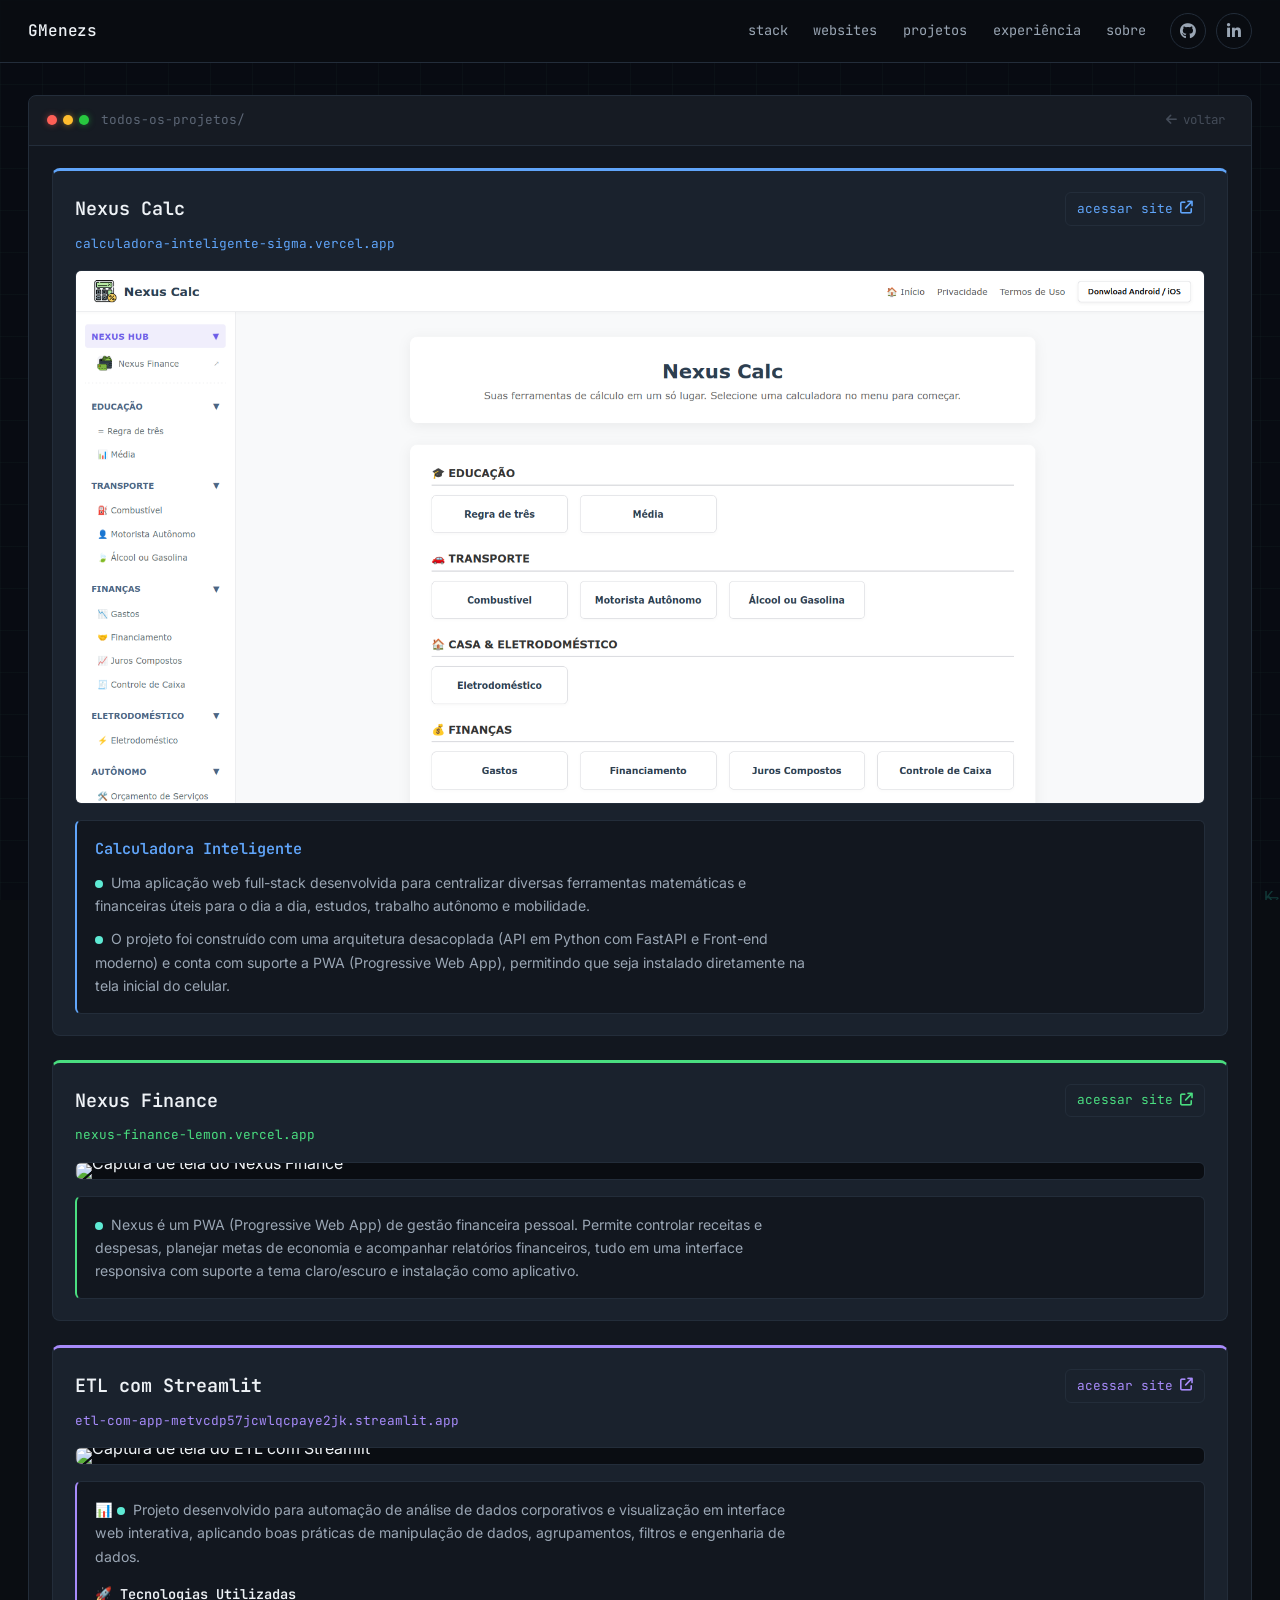
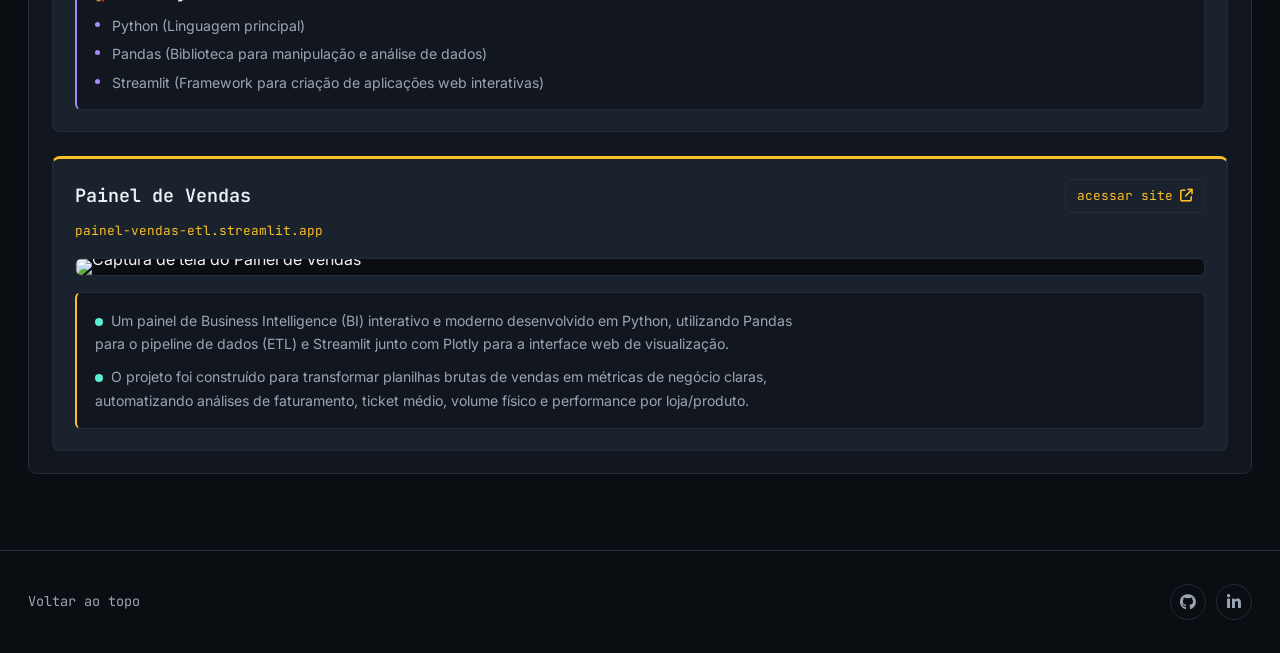
==== commit 8bbcb0fb: "Update projetos-completos.html" ====
--- a/projetos-completos.html
+++ b/projetos-completos.html
@@ -69,9 +69,9 @@
                             </div>
 
                             <div class="showcase-card">
-                                <h3 class="showcase-card-title"><span class="showcase-pulse-dot" aria-hidden="true"></span>Calculadora Inteligente</h3>
-                                <p>Uma aplicação web full-stack desenvolvida para centralizar diversas ferramentas matemáticas e financeiras úteis para o dia a dia, estudos, trabalho autônomo e mobilidade.</p>
-                                <p>O projeto foi construído com uma arquitetura desacoplada (API em Python com FastAPI e Front-end moderno) e conta com suporte a PWA (Progressive Web App), permitindo que seja instalado diretamente na tela inicial do celular.</p>
+                                <h3 class="showcase-card-title">Calculadora Inteligente</h3>
+                                <p><span class="showcase-pulse-dot" aria-hidden="true"></span>Uma aplicação web full-stack desenvolvida para centralizar diversas ferramentas matemáticas e financeiras úteis para o dia a dia, estudos, trabalho autônomo e mobilidade.</p>
+                                <p><span class="showcase-pulse-dot" aria-hidden="true"></span>O projeto foi construído com uma arquitetura desacoplada (API em Python com FastAPI e Front-end moderno) e conta com suporte a PWA (Progressive Web App), permitindo que seja instalado diretamente na tela inicial do celular.</p>
                             </div>
                         </article>
 
@@ -83,8 +83,14 @@
                                 </a>
                             </div>
                             <span class="showcase-url">nexus-finance-lemon.vercel.app</span>
-                            <p class="showcase-desc">Plataforma de controle financeiro pessoal: registro de transações, categorias e metas de reserva com acompanhamento de progresso.</p>
-                            <!-- imagem e card de descrição detalhada: adicionar futuramente, no mesmo padrão do Nexus Calc acima -->
+
+                            <div class="showcase-media">
+                                <img src="assets/screenshots/nexus-finance.png" alt="Captura de tela do Nexus Finance" loading="lazy">
+                            </div>
+
+                            <div class="showcase-card">
+                                <p><span class="showcase-pulse-dot" aria-hidden="true"></span>Nexus é um PWA (Progressive Web App) de gestão financeira pessoal. Permite controlar receitas e despesas, planejar metas de economia e acompanhar relatórios financeiros, tudo em uma interface responsiva com suporte a tema claro/escuro e instalação como aplicativo.</p>
+                            </div>
                         </article>
 
                         <article class="showcase-item showcase-item--etl" id="etl-com-streamlit">
@@ -95,8 +101,20 @@
                                 </a>
                             </div>
                             <span class="showcase-url">etl-com-app-metvcdp57jcwlqcpaye2jk.streamlit.app</span>
-                            <p class="showcase-desc">Projeto desenvolvido para automação de análise de dados corporativos e visualização em interface web interativa, aplicando boas práticas de manipulação de dados, agrupamentos, filtros e engenharia de dados.</p>
-                            <!-- imagem e card de descrição detalhada: adicionar futuramente, no mesmo padrão do Nexus Calc acima -->
+
+                            <div class="showcase-media">
+                                <img src="assets/screenshots/etl-com-streamlit.png" alt="Captura de tela do ETL com Streamlit" loading="lazy">
+                            </div>
+
+                            <div class="showcase-card">
+                                <p>📊 <span class="showcase-pulse-dot" aria-hidden="true"></span>Projeto desenvolvido para automação de análise de dados corporativos e visualização em interface web interativa, aplicando boas práticas de manipulação de dados, agrupamentos, filtros e engenharia de dados.</p>
+                                <h4 class="showcase-card-subtitle">🚀 Tecnologias Utilizadas</h4>
+                                <ul class="showcase-card-list">
+                                    <li>Python (Linguagem principal)</li>
+                                    <li>Pandas (Biblioteca para manipulação e análise de dados)</li>
+                                    <li>Streamlit (Framework para criação de aplicações web interativas)</li>
+                                </ul>
+                            </div>
                         </article>
 
                         <article class="showcase-item showcase-item--vendas" id="painel-de-vendas">
@@ -107,8 +125,15 @@
                                 </a>
                             </div>
                             <span class="showcase-url">painel-vendas-etl.streamlit.app</span>
-                            <p class="showcase-desc">Um painel de Business Intelligence (BI) interativo e moderno desenvolvido em Python, utilizando Pandas para o pipeline de dados (ETL) e Streamlit junto com Plotly para a interface web de visualização.</p>
-                            <!-- imagem e card de descrição detalhada: adicionar futuramente, no mesmo padrão do Nexus Calc acima -->
+
+                            <div class="showcase-media">
+                                <img src="assets/screenshots/painel-de-vendas.png" alt="Captura de tela do Painel de Vendas" loading="lazy">
+                            </div>
+
+                            <div class="showcase-card">
+                                <p><span class="showcase-pulse-dot" aria-hidden="true"></span>Um painel de Business Intelligence (BI) interativo e moderno desenvolvido em Python, utilizando Pandas para o pipeline de dados (ETL) e Streamlit junto com Plotly para a interface web de visualização.</p>
+                                <p><span class="showcase-pulse-dot" aria-hidden="true"></span>O projeto foi construído para transformar planilhas brutas de vendas em métricas de negócio claras, automatizando análises de faturamento, ticket médio, volume físico e performance por loja/produto.</p>
+                            </div>
                         </article>
 
                     </div>
--- a/css/style.css
+++ b/css/style.css
@@ -254,6 +254,12 @@
     padding: clamp(1rem, 2.2vw, 1.6rem);
 }
 
+/* garante 1 coluna sempre nesta variante, mesmo nas telas largas onde
+   .profile-content normalmente vira 2 colunas (ver responsividade) */
+.profile-content.profile-content--full {
+    grid-template-columns: minmax(0, 1fr);
+}
+
 /* ============================================
    SIDEBAR: PERFIL
    ============================================ */
@@ -1185,6 +1191,68 @@
     font-weight: 600;
     color: var(--card-color, var(--accent));
     margin: 0 0 0.6rem;
+    display: flex;
+    align-items: center;
+    gap: 0.55rem;
+}
+
+.showcase-pulse-dot {
+    display: inline-block;
+    flex-shrink: 0;
+    width: 8px;
+    height: 8px;
+    border-radius: 50%;
+    background: var(--accent);
+    box-shadow: 0 0 0 0 rgba(94, 234, 212, 0.6);
+    animation: pulse-dot-accent 2.4s ease-out infinite;
+    margin-right: 0.5rem;
+    vertical-align: middle;
+}
+
+.showcase-card-title .showcase-pulse-dot {
+    margin-right: 0;
+}
+
+@keyframes pulse-dot-accent {
+    0% { box-shadow: 0 0 0 0 rgba(94, 234, 212, 0.5); }
+    70% { box-shadow: 0 0 0 8px rgba(94, 234, 212, 0); }
+    100% { box-shadow: 0 0 0 0 rgba(94, 234, 212, 0); }
+}
+
+.showcase-card-subtitle {
+    font-family: var(--mono);
+    font-size: 0.85rem;
+    font-weight: 600;
+    color: var(--text);
+    margin: 1rem 0 0.6rem;
+}
+
+.showcase-card-list {
+    list-style: none;
+    padding-left: 0;
+    margin: 0;
+    display: flex;
+    flex-direction: column;
+    gap: 0.45rem;
+}
+
+.showcase-card-list li {
+    position: relative;
+    padding-left: 1.1rem;
+    color: var(--text-dim);
+    font-size: 0.88rem;
+    line-height: 1.5;
+}
+
+.showcase-card-list li::before {
+    content: "";
+    position: absolute;
+    left: 0;
+    top: 0.5em;
+    width: 5px;
+    height: 5px;
+    border-radius: 50%;
+    background: var(--card-color, var(--accent));
 }
 
 .showcase-card p {
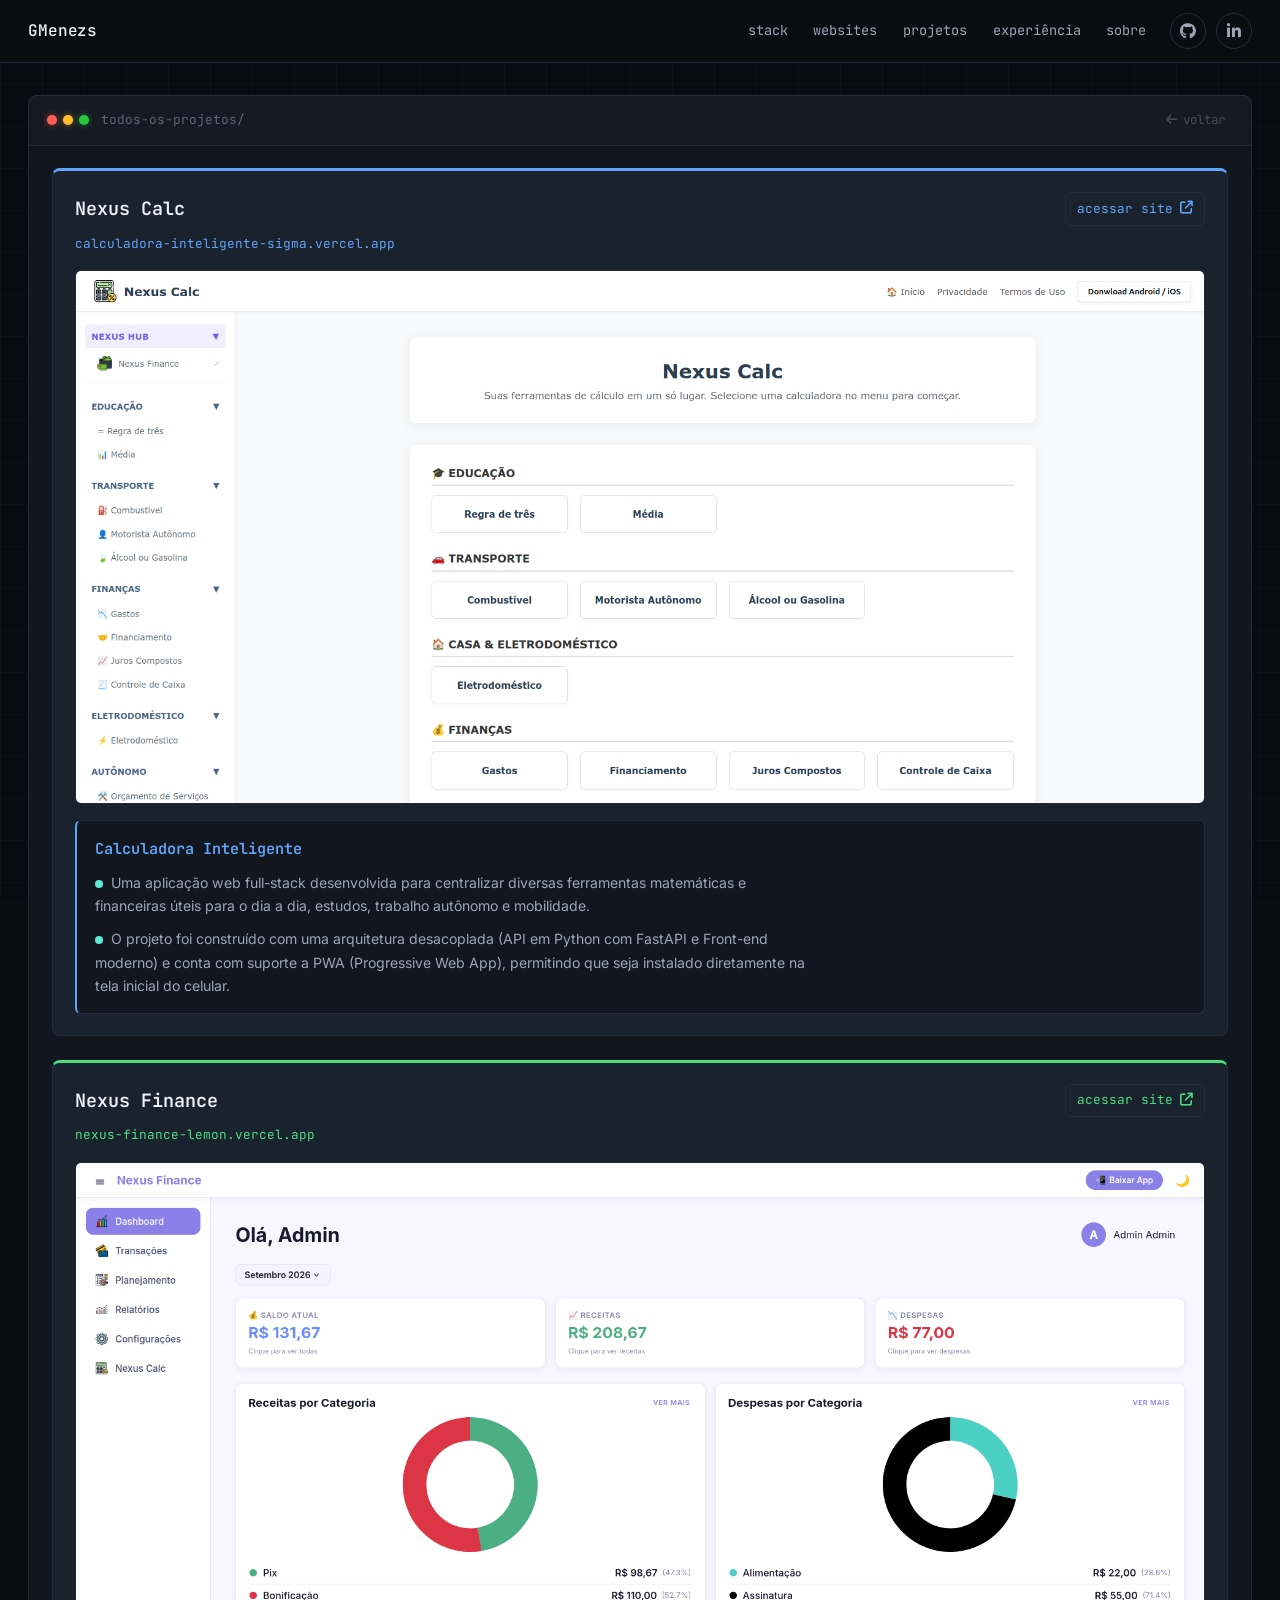
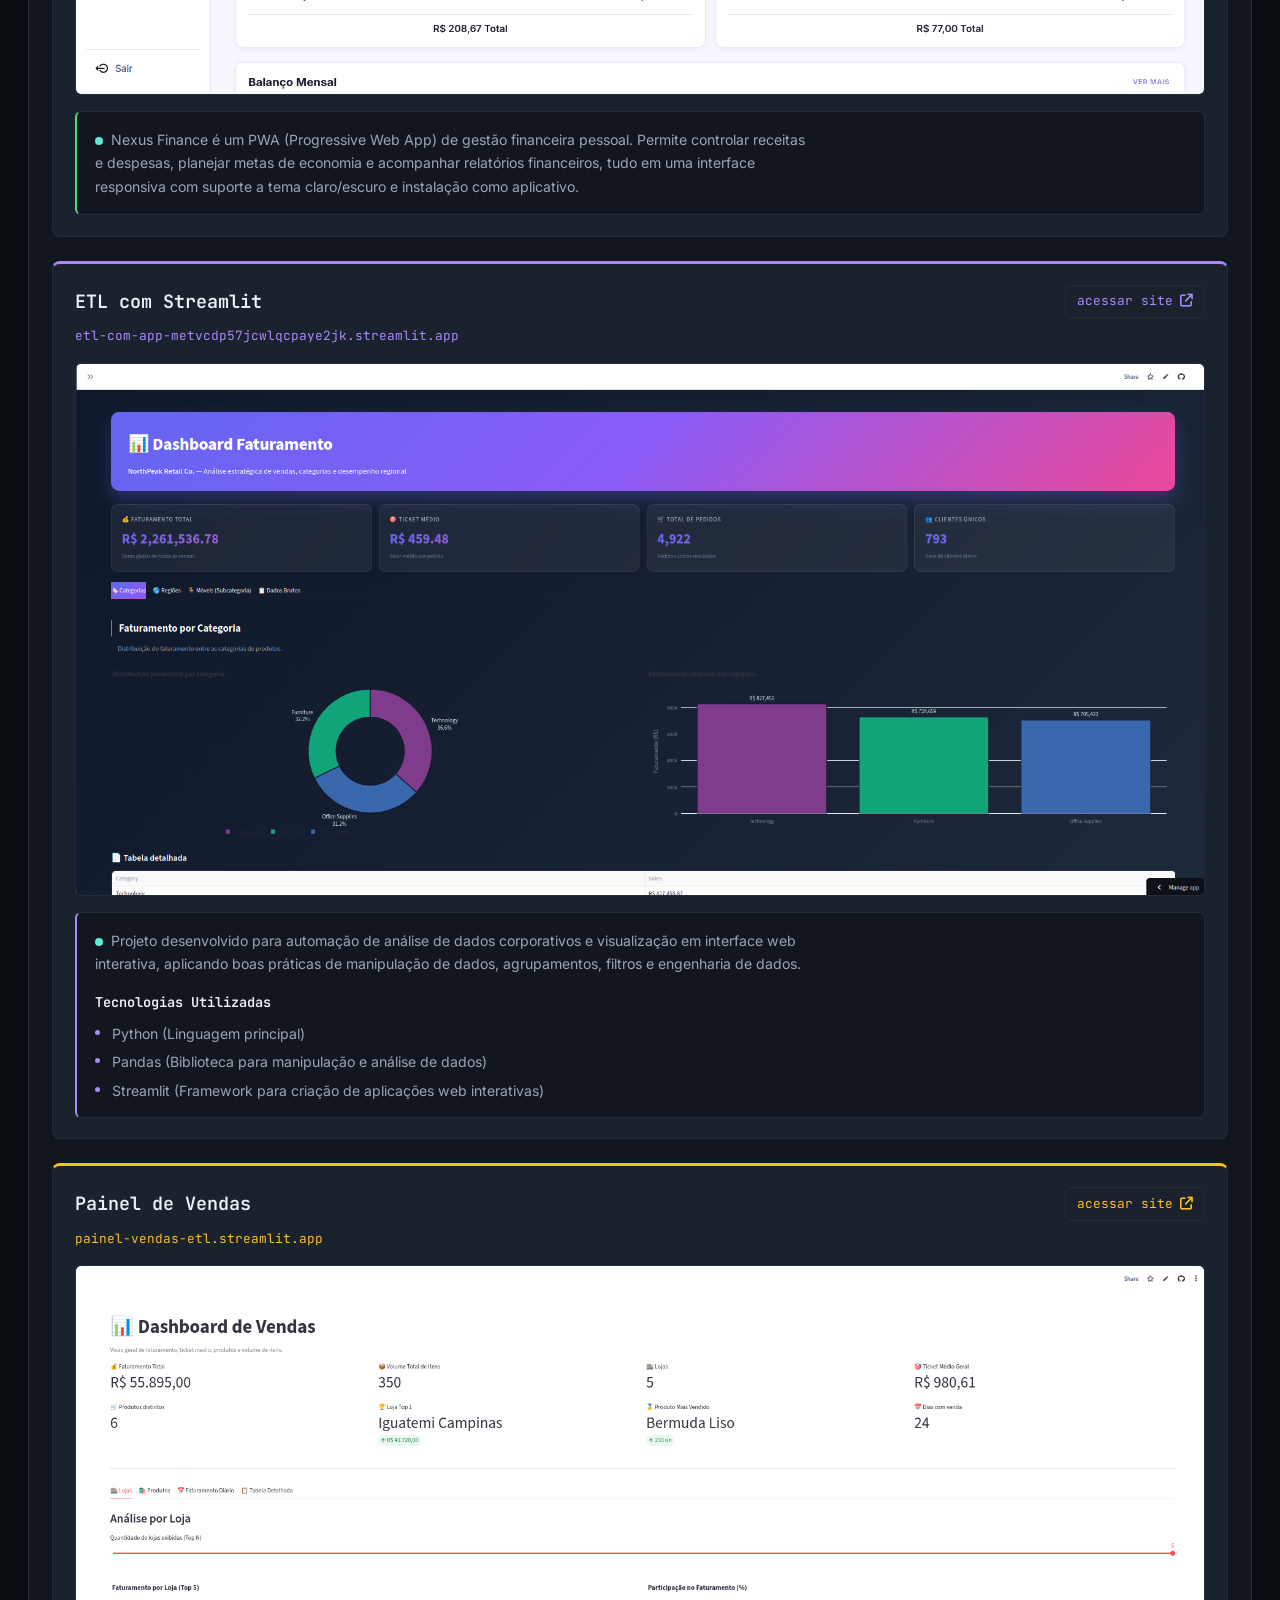
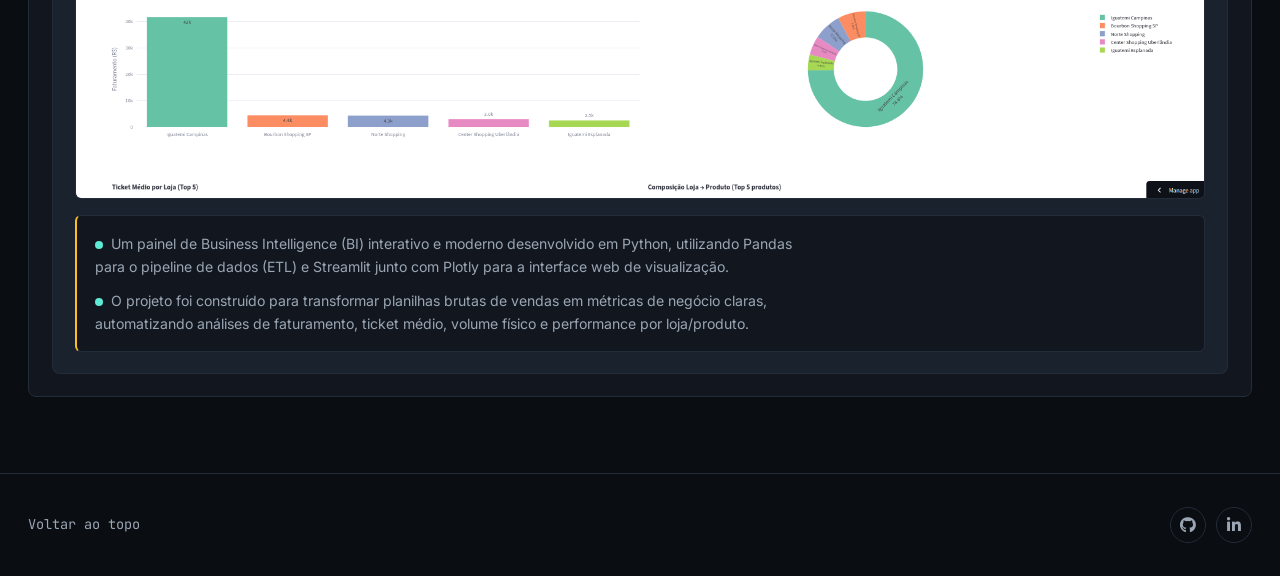
==== commit 3a19d66d: "Update projetos-completos.html" ====
--- a/projetos-completos.html
+++ b/projetos-completos.html
@@ -89,7 +89,7 @@
                             </div>
 
                             <div class="showcase-card">
-                                <p><span class="showcase-pulse-dot" aria-hidden="true"></span>Nexus é um PWA (Progressive Web App) de gestão financeira pessoal. Permite controlar receitas e despesas, planejar metas de economia e acompanhar relatórios financeiros, tudo em uma interface responsiva com suporte a tema claro/escuro e instalação como aplicativo.</p>
+                                <p><span class="showcase-pulse-dot" aria-hidden="true"></span>Nexus Finance é um PWA (Progressive Web App) de gestão financeira pessoal. Permite controlar receitas e despesas, planejar metas de economia e acompanhar relatórios financeiros, tudo em uma interface responsiva com suporte a tema claro/escuro e instalação como aplicativo.</p>
                             </div>
                         </article>
 
@@ -107,8 +107,8 @@
                             </div>
 
                             <div class="showcase-card">
-                                <p>📊 <span class="showcase-pulse-dot" aria-hidden="true"></span>Projeto desenvolvido para automação de análise de dados corporativos e visualização em interface web interativa, aplicando boas práticas de manipulação de dados, agrupamentos, filtros e engenharia de dados.</p>
-                                <h4 class="showcase-card-subtitle">🚀 Tecnologias Utilizadas</h4>
+                                <p> <span class="showcase-pulse-dot" aria-hidden="true"></span>Projeto desenvolvido para automação de análise de dados corporativos e visualização em interface web interativa, aplicando boas práticas de manipulação de dados, agrupamentos, filtros e engenharia de dados.</p>
+                                <h4 class="showcase-card-subtitle">Tecnologias Utilizadas</h4>
                                 <ul class="showcase-card-list">
                                     <li>Python (Linguagem principal)</li>
                                     <li>Pandas (Biblioteca para manipulação e análise de dados)</li>
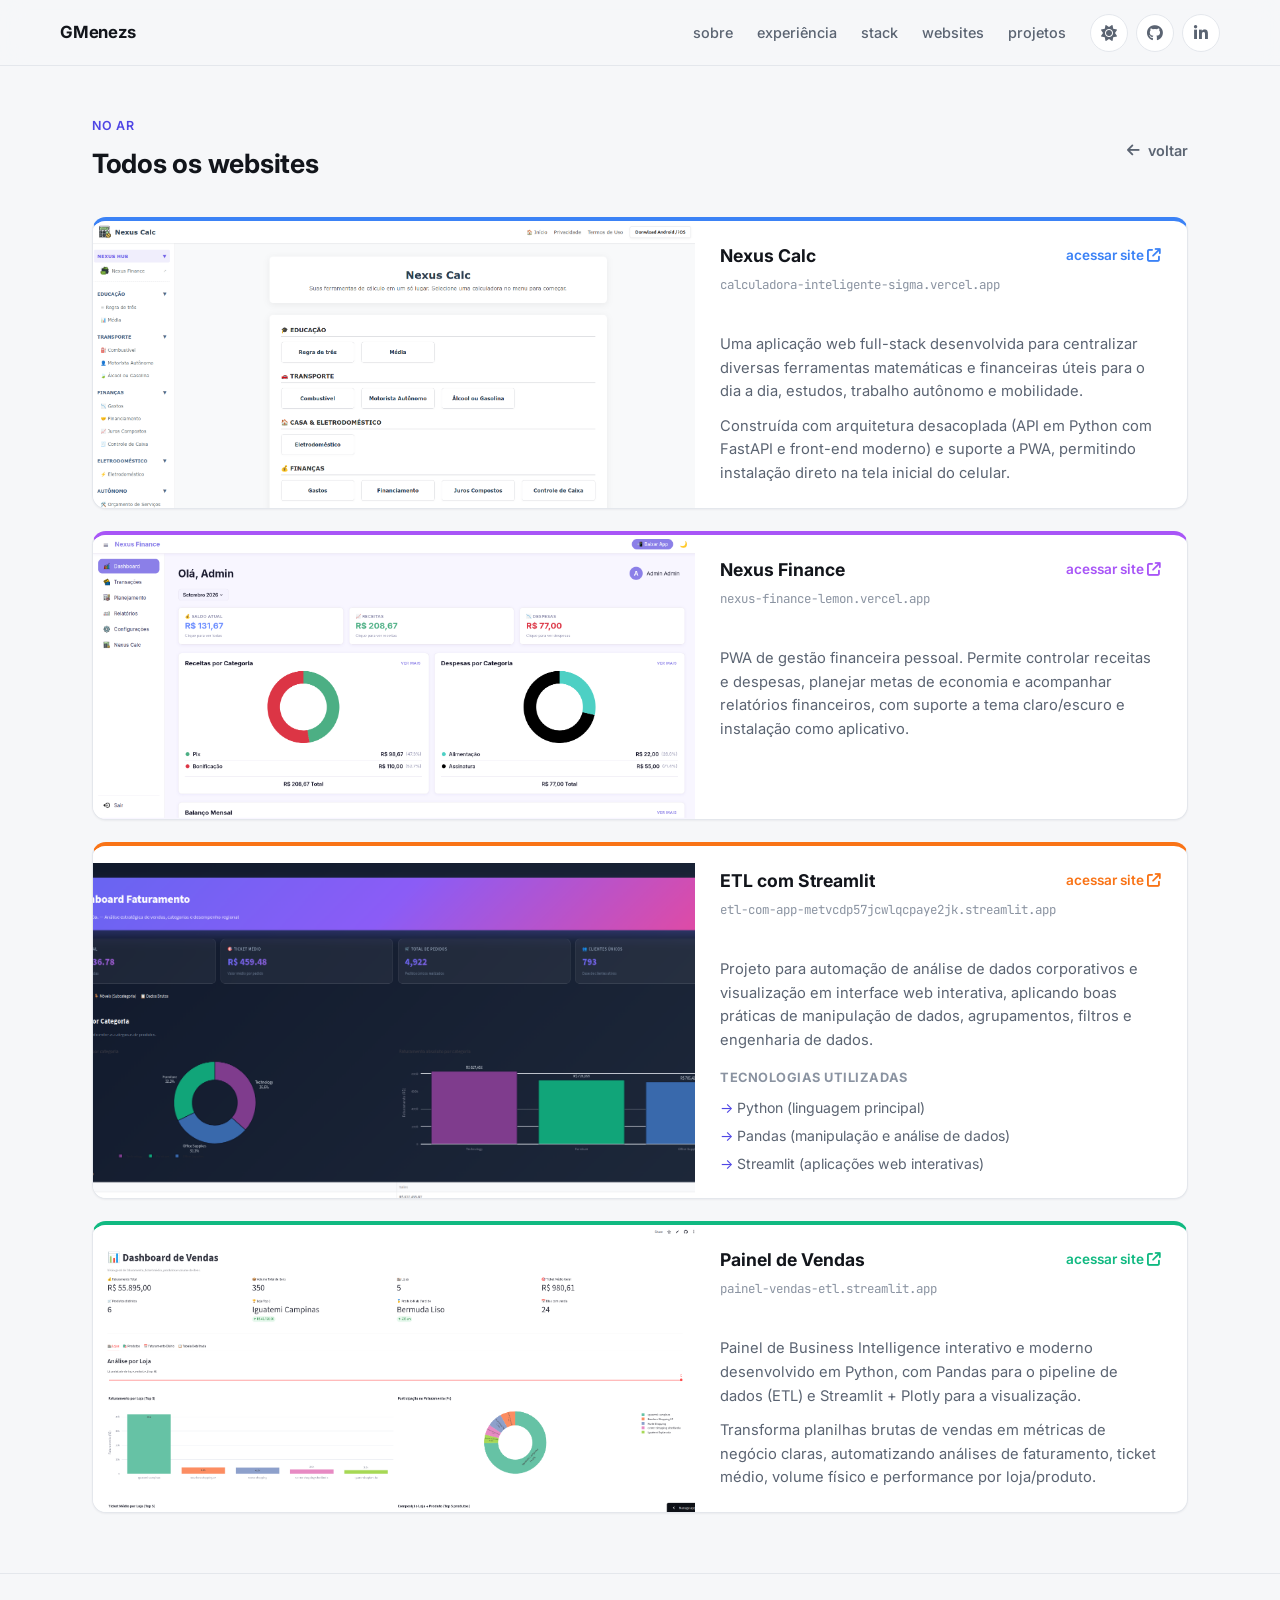
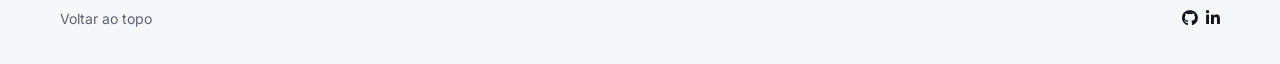
==== commit cb7a506d: "Update projetos-completos.html" ====
--- a/projetos-completos.html
+++ b/projetos-completos.html
@@ -2,39 +2,50 @@
 <html lang="pt-BR">
 <head>
     <meta charset="UTF-8">
-    <script>document.documentElement.classList.add("js");</script>
+    <script>
+        (function () {
+            try {
+                var saved = localStorage.getItem("gm-theme");
+                var theme = (saved === "light" || saved === "dark")
+                    ? saved
+                    : (window.matchMedia("(prefers-color-scheme: dark)").matches ? "dark" : "light");
+                document.documentElement.setAttribute("data-theme", theme);
+            } catch (e) {}
+        })();
+    </script>
     <meta name="viewport" content="width=device-width, initial-scale=1, viewport-fit=cover">
-    <meta name="theme-color" content="#0a0d12">
-    <meta name="color-scheme" content="dark">
+    <meta name="theme-color" content="#f6f7f9">
     <title>Todos os projetos | Gabriel Menezes</title>
     <meta name="description" content="Lista completa dos websites e projetos de Gabriel Menezes, com descrições e links de acesso.">
     <link rel="preconnect" href="https://fonts.googleapis.com">
     <link rel="preconnect" href="https://fonts.gstatic.com" crossorigin>
-    <link href="https://fonts.googleapis.com/css2?family=JetBrains+Mono:wght@400;500;600;700&family=Inter:wght@400;500;600&display=swap" rel="stylesheet">
+    <link href="https://fonts.googleapis.com/css2?family=JetBrains+Mono:wght@500;600&family=Inter:wght@400;500;600;700;800&display=swap" rel="stylesheet">
     <link rel="stylesheet" href="https://cdnjs.cloudflare.com/ajax/libs/font-awesome/6.4.0/css/all.min.css">
     <link rel="stylesheet" href="css/style.css">
     <link rel="icon" href="icon-192.png" />
 </head>
 <body id="topo">
 
-    <canvas id="bg-matrix-canvas" class="bg-matrix-canvas" aria-hidden="true"></canvas>
-
     <!-- HEADER -->
     <header class="header">
         <div class="header-container">
             <a href="index.html#inicio" class="logo">GMenezs</a>
             <nav class="nav-links" aria-label="Navegação principal">
+                <a href="index.html#sobre">sobre</a>
+                <a href="index.html#experiencia">experiência</a>
                 <a href="index.html#stack">stack</a>
                 <a href="index.html#websites">websites</a>
                 <a href="index.html#projetos">projetos</a>
-                <a href="index.html#experiencia">experiência</a>
-                <a href="index.html#sobre-mim">sobre</a>
             </nav>
-            <div class="header-socials">
-                <a href="https://github.com/GMenezsz" target="_blank" rel="noopener noreferrer" aria-label="GitHub">
+            <div class="header-actions">
+                <button type="button" class="icon-btn theme-toggle" id="theme-toggle-btn" aria-label="Alternar tema claro/escuro">
+                    <i class="fa-solid fa-sun" aria-hidden="true"></i>
+                    <i class="fa-solid fa-moon" aria-hidden="true"></i>
+                </button>
+                <a class="icon-btn" href="https://github.com/GMenezsz" target="_blank" rel="noopener noreferrer" aria-label="GitHub">
                     <i class="fab fa-github"></i>
                 </a>
-                <a href="https://www.linkedin.com/in/gabriel-menezes-9367793a1/" target="_blank" rel="noopener noreferrer" aria-label="LinkedIn">
+                <a class="icon-btn" href="https://www.linkedin.com/in/gabriel-menezes-9367793a1/" target="_blank" rel="noopener noreferrer" aria-label="LinkedIn">
                     <i class="fab fa-linkedin-in"></i>
                 </a>
             </div>
@@ -42,103 +53,97 @@
     </header>
 
     <main class="page">
-        <div class="master-card">
-            <div class="window-bar master-card-bar">
-                <span class="window-dots"><span></span><span></span><span></span></span>
-                <span class="window-title">todos-os-projetos/</span>
-                <a class="ver-mais-link" href="index.html#inicio"><i class="fa-solid fa-arrow-left" aria-hidden="true"></i> voltar</a>
+        <div>
+            <div class="page-heading">
+                <div>
+                    <span class="section-eyebrow">no ar</span>
+                    <h1 class="section-title">Todos os websites</h1>
+                </div>
+                <a class="back-link" href="index.html#websites"><i class="fa-solid fa-arrow-left" aria-hidden="true"></i> voltar</a>
             </div>
 
-            <div class="master-card-body master-card-body--full">
-                <div class="profile-content profile-content--full">
+            <div class="showcase-list">
 
-                    <!-- WEBSITES -->
-                    <div class="showcase-list">
+                <article class="showcase-item showcase-item--calc" id="nexus-calc">
+                    <div class="showcase-media">
+                        <img src="assets/screenshots/nexus-calc.png" alt="Captura de tela do Nexus Calc" loading="lazy">
+                    </div>
+                    <div>
+                        <div class="showcase-item-head">
+                            <h2 class="showcase-name">Nexus Calc</h2>
+                            <a class="showcase-visit" href="https://calculadora-inteligente-sigma.vercel.app/" target="_blank" rel="noopener noreferrer">
+                                acessar site <i class="fa-solid fa-arrow-up-right-from-square" aria-hidden="true"></i>
+                            </a>
+                        </div>
+                        <span class="showcase-url">calculadora-inteligente-sigma.vercel.app</span>
+                        <div class="showcase-card">
+                            <p>Uma aplicação web full-stack desenvolvida para centralizar diversas ferramentas matemáticas e financeiras úteis para o dia a dia, estudos, trabalho autônomo e mobilidade.</p>
+                            <p>Construída com arquitetura desacoplada (API em Python com FastAPI e front-end moderno) e suporte a PWA, permitindo instalação direto na tela inicial do celular.</p>
+                        </div>
+                    </div>
+                </article>
 
-                        <article class="showcase-item showcase-item--calc" id="nexus-calc">
-                            <div class="showcase-item-head">
-                                <h2 class="showcase-name">Nexus Calc</h2>
-                                <a class="showcase-visit" href="https://calculadora-inteligente-sigma.vercel.app/" target="_blank" rel="noopener noreferrer">
-                                    acessar site <i class="fa-solid fa-arrow-up-right-from-square" aria-hidden="true"></i>
-                                </a>
-                            </div>
-                            <span class="showcase-url">calculadora-inteligente-sigma.vercel.app</span>
+                <article class="showcase-item showcase-item--finance" id="nexus-finance">
+                    <div class="showcase-media">
+                        <img src="assets/screenshots/nexus-finance.png" alt="Captura de tela do Nexus Finance" loading="lazy">
+                    </div>
+                    <div>
+                        <div class="showcase-item-head">
+                            <h2 class="showcase-name">Nexus Finance</h2>
+                            <a class="showcase-visit" href="https://nexus-finance-lemon.vercel.app/#/login" target="_blank" rel="noopener noreferrer">
+                                acessar site <i class="fa-solid fa-arrow-up-right-from-square" aria-hidden="true"></i>
+                            </a>
+                        </div>
+                        <span class="showcase-url">nexus-finance-lemon.vercel.app</span>
+                        <div class="showcase-card">
+                            <p>PWA de gestão financeira pessoal. Permite controlar receitas e despesas, planejar metas de economia e acompanhar relatórios financeiros, com suporte a tema claro/escuro e instalação como aplicativo.</p>
+                        </div>
+                    </div>
+                </article>
 
-                            <div class="showcase-media">
-                                <img src="assets/screenshots/nexus-calc.png" alt="Captura de tela do Nexus Calc" loading="lazy">
-                            </div>
+                <article class="showcase-item showcase-item--etl" id="etl-com-streamlit">
+                    <div class="showcase-media">
+                        <img src="assets/screenshots/etl-com-streamlit.png" alt="Captura de tela do ETL com Streamlit" loading="lazy">
+                    </div>
+                    <div>
+                        <div class="showcase-item-head">
+                            <h2 class="showcase-name">ETL com Streamlit</h2>
+                            <a class="showcase-visit" href="https://etl-com-app-metvcdp57jcwlqcpaye2jk.streamlit.app/" target="_blank" rel="noopener noreferrer">
+                                acessar site <i class="fa-solid fa-arrow-up-right-from-square" aria-hidden="true"></i>
+                            </a>
+                        </div>
+                        <span class="showcase-url">etl-com-app-metvcdp57jcwlqcpaye2jk.streamlit.app</span>
+                        <div class="showcase-card">
+                            <p>Projeto para automação de análise de dados corporativos e visualização em interface web interativa, aplicando boas práticas de manipulação de dados, agrupamentos, filtros e engenharia de dados.</p>
+                            <h3 class="showcase-card-subtitle">Tecnologias utilizadas</h3>
+                            <ul class="showcase-card-list">
+                                <li>Python (linguagem principal)</li>
+                                <li>Pandas (manipulação e análise de dados)</li>
+                                <li>Streamlit (aplicações web interativas)</li>
+                            </ul>
+                        </div>
+                    </div>
+                </article>
 
-                            <div class="showcase-card">
-                                <h3 class="showcase-card-title">Calculadora Inteligente</h3>
-                                <p><span class="showcase-pulse-dot" aria-hidden="true"></span>Uma aplicação web full-stack desenvolvida para centralizar diversas ferramentas matemáticas e financeiras úteis para o dia a dia, estudos, trabalho autônomo e mobilidade.</p>
-                                <p><span class="showcase-pulse-dot" aria-hidden="true"></span>O projeto foi construído com uma arquitetura desacoplada (API em Python com FastAPI e Front-end moderno) e conta com suporte a PWA (Progressive Web App), permitindo que seja instalado diretamente na tela inicial do celular.</p>
-                            </div>
-                        </article>
+                <article class="showcase-item showcase-item--vendas" id="painel-de-vendas">
+                    <div class="showcase-media">
+                        <img src="assets/screenshots/painel-de-vendas.png" alt="Captura de tela do Painel de Vendas" loading="lazy">
+                    </div>
+                    <div>
+                        <div class="showcase-item-head">
+                            <h2 class="showcase-name">Painel de Vendas</h2>
+                            <a class="showcase-visit" href="https://painel-vendas-etl.streamlit.app/" target="_blank" rel="noopener noreferrer">
+                                acessar site <i class="fa-solid fa-arrow-up-right-from-square" aria-hidden="true"></i>
+                            </a>
+                        </div>
+                        <span class="showcase-url">painel-vendas-etl.streamlit.app</span>
+                        <div class="showcase-card">
+                            <p>Painel de Business Intelligence interativo e moderno desenvolvido em Python, com Pandas para o pipeline de dados (ETL) e Streamlit + Plotly para a visualização.</p>
+                            <p>Transforma planilhas brutas de vendas em métricas de negócio claras, automatizando análises de faturamento, ticket médio, volume físico e performance por loja/produto.</p>
+                        </div>
+                    </div>
+                </article>
 
-                        <article class="showcase-item showcase-item--finance" id="nexus-finance">
-                            <div class="showcase-item-head">
-                                <h2 class="showcase-name">Nexus Finance</h2>
-                                <a class="showcase-visit" href="https://nexus-finance-lemon.vercel.app/#/login" target="_blank" rel="noopener noreferrer">
-                                    acessar site <i class="fa-solid fa-arrow-up-right-from-square" aria-hidden="true"></i>
-                                </a>
-                            </div>
-                            <span class="showcase-url">nexus-finance-lemon.vercel.app</span>
-
-                            <div class="showcase-media">
-                                <img src="assets/screenshots/nexus-finance.png" alt="Captura de tela do Nexus Finance" loading="lazy">
-                            </div>
-
-                            <div class="showcase-card">
-                                <p><span class="showcase-pulse-dot" aria-hidden="true"></span>Nexus Finance é um PWA (Progressive Web App) de gestão financeira pessoal. Permite controlar receitas e despesas, planejar metas de economia e acompanhar relatórios financeiros, tudo em uma interface responsiva com suporte a tema claro/escuro e instalação como aplicativo.</p>
-                            </div>
-                        </article>
-
-                        <article class="showcase-item showcase-item--etl" id="etl-com-streamlit">
-                            <div class="showcase-item-head">
-                                <h2 class="showcase-name">ETL com Streamlit</h2>
-                                <a class="showcase-visit" href="https://etl-com-app-metvcdp57jcwlqcpaye2jk.streamlit.app/" target="_blank" rel="noopener noreferrer">
-                                    acessar site <i class="fa-solid fa-arrow-up-right-from-square" aria-hidden="true"></i>
-                                </a>
-                            </div>
-                            <span class="showcase-url">etl-com-app-metvcdp57jcwlqcpaye2jk.streamlit.app</span>
-
-                            <div class="showcase-media">
-                                <img src="assets/screenshots/etl-com-streamlit.png" alt="Captura de tela do ETL com Streamlit" loading="lazy">
-                            </div>
-
-                            <div class="showcase-card">
-                                <p> <span class="showcase-pulse-dot" aria-hidden="true"></span>Projeto desenvolvido para automação de análise de dados corporativos e visualização em interface web interativa, aplicando boas práticas de manipulação de dados, agrupamentos, filtros e engenharia de dados.</p>
-                                <h4 class="showcase-card-subtitle">Tecnologias Utilizadas</h4>
-                                <ul class="showcase-card-list">
-                                    <li>Python (Linguagem principal)</li>
-                                    <li>Pandas (Biblioteca para manipulação e análise de dados)</li>
-                                    <li>Streamlit (Framework para criação de aplicações web interativas)</li>
-                                </ul>
-                            </div>
-                        </article>
-
-                        <article class="showcase-item showcase-item--vendas" id="painel-de-vendas">
-                            <div class="showcase-item-head">
-                                <h2 class="showcase-name">Painel de Vendas</h2>
-                                <a class="showcase-visit" href="https://painel-vendas-etl.streamlit.app/" target="_blank" rel="noopener noreferrer">
-                                    acessar site <i class="fa-solid fa-arrow-up-right-from-square" aria-hidden="true"></i>
-                                </a>
-                            </div>
-                            <span class="showcase-url">painel-vendas-etl.streamlit.app</span>
-
-                            <div class="showcase-media">
-                                <img src="assets/screenshots/painel-de-vendas.png" alt="Captura de tela do Painel de Vendas" loading="lazy">
-                            </div>
-
-                            <div class="showcase-card">
-                                <p><span class="showcase-pulse-dot" aria-hidden="true"></span>Um painel de Business Intelligence (BI) interativo e moderno desenvolvido em Python, utilizando Pandas para o pipeline de dados (ETL) e Streamlit junto com Plotly para a interface web de visualização.</p>
-                                <p><span class="showcase-pulse-dot" aria-hidden="true"></span>O projeto foi construído para transformar planilhas brutas de vendas em métricas de negócio claras, automatizando análises de faturamento, ticket médio, volume físico e performance por loja/produto.</p>
-                            </div>
-                        </article>
-
-                    </div>
-
-                </div>
             </div>
         </div>
     </main>
--- a/css/style.css
+++ b/css/style.css
@@ -1,44 +1,70 @@
 /* ============================================
-   TOKENS
+   TOKENS — tema claro (padrão)
    ============================================ */
 :root {
-    --bg: #0a0d12;
-    --bg-panel: #12171f;
-    --bg-panel-hover: #161d27;
-    --bg-chip: #1a222d;
-    --border: #232d3a;
-    --border-hover: #35455a;
-    --text: #eef2f6;
-    --text-dim: #9aa6b4;
-    --text-faint: #5c6675;
-    --accent: #5eead4;
-    --accent-strong: #2dd4bf;
-    --accent-soft: rgba(94, 234, 212, 0.1);
-    --status: #4ade80;
-
-    --dot-red: #ff5f56;
-    --dot-amber: #ffbd2e;
-    --dot-green: #27c93f;
-
-    --blue: #60a5fa;
-    --violet: #a78bfa;
-    --pink: #f472b6;
-    --amber: #fbbf24;
-
-    --radius: 8px;
+    --bg: #f6f7f9;
+    --bg-alt: #ffffff;
+    --bg-card: #ffffff;
+    --bg-card-hover: #fbfbfd;
+    --bg-chip: #f0f1f5;
+    --border: #e4e7ec;
+    --border-hover: #cdd3dd;
+    --text: #12151b;
+    --text-dim: #5b6472;
+    --text-faint: #8a93a1;
+    --accent: #4f46e5;
+    --accent-strong: #4338ca;
+    --accent-soft: rgba(79, 70, 229, 0.08);
+    --accent-rgb: 79, 70, 229;
+    --status: #16a34a;
+
+    --site-calc: #3b82f6;
+    --site-finance: #a855f7;
+    --site-etl: #f97316;
+    --site-vendas: #10b981;
+
+    --radius: 14px;
+    --radius-sm: 9px;
+    --shadow-sm: 0 1px 2px rgba(16, 24, 40, 0.05);
+    --shadow-md: 0 8px 24px rgba(16, 24, 40, 0.07);
+
     --mono: 'JetBrains Mono', 'Consolas', monospace;
     --sans: 'Inter', -apple-system, BlinkMacSystemFont, 'Segoe UI', sans-serif;
 
-    /* layout fluido */
-    --maxw: 1400px;
-    --gutter: clamp(1rem, 2.2vw, 2rem);
-    --header-h: 4.25rem; /* atualizado via JS com a altura real do header */
-
-    /* áreas seguras (notch / barras do sistema) */
+    --maxw: 1160px;
+    --gutter: clamp(1rem, 3vw, 2rem);
+    --header-h: 4.25rem;
+
     --safe-top: env(safe-area-inset-top, 0px);
     --safe-right: env(safe-area-inset-right, 0px);
     --safe-bottom: env(safe-area-inset-bottom, 0px);
     --safe-left: env(safe-area-inset-left, 0px);
+
+    color-scheme: light;
+}
+
+/* ============================================
+   TOKENS — tema escuro
+   ============================================ */
+[data-theme="dark"] {
+    --bg: #0b0d12;
+    --bg-alt: #11141b;
+    --bg-card: #161a22;
+    --bg-card-hover: #1b202a;
+    --bg-chip: #1c212b;
+    --border: #262c37;
+    --border-hover: #37404f;
+    --text: #eef1f6;
+    --text-dim: #9aa3b2;
+    --text-faint: #67707e;
+    --accent: #818cf8;
+    --accent-strong: #a5b4fc;
+    --accent-soft: rgba(129, 140, 248, 0.14);
+    --accent-rgb: 129, 140, 248;
+    --status: #4ade80;
+
+    --shadow-sm: 0 1px 2px rgba(0, 0, 0, 0.35);
+    --shadow-md: 0 10px 28px rgba(0, 0, 0, 0.4);
 
     color-scheme: dark;
 }
@@ -60,22 +86,12 @@
 }
 
 @media (prefers-reduced-motion: reduce) {
-    html {
-        scroll-behavior: auto;
-    }
-    * {
-        animation-duration: 0.01ms !important;
-        transition-duration: 0.01ms !important;
-    }
+    html { scroll-behavior: auto; }
+    * { animation-duration: 0.01ms !important; transition-duration: 0.01ms !important; }
 }
 
 body {
-    background-color: var(--bg);
-    background-image:
-        linear-gradient(rgba(94, 234, 212, 0.035) 1px, transparent 1px),
-        linear-gradient(90deg, rgba(94, 234, 212, 0.035) 1px, transparent 1px);
-    background-size: 42px 42px;
-    background-attachment: fixed;
+    background: var(--bg);
     color: var(--text);
     font-family: var(--sans);
     line-height: 1.6;
@@ -84,62 +100,55 @@
     min-height: 100dvh;
     overflow-x: hidden;
     overflow-wrap: break-word;
-}
-
-img {
-    max-width: 100%;
-    display: block;
-}
-
-a {
-    color: inherit;
-}
-
-/* ============================================
-   FUNDO PERSISTENTE: CHUVA DE CODIGO
-   ============================================ */
-.bg-matrix-canvas {
-    position: fixed;
-    inset: 0;
-    width: 100%;
-    height: 100%;
-    z-index: -1;
-    opacity: 0;                       /* invisível até a descriptografia terminar */
-    transition: opacity 1.8s ease;
-    pointer-events: none;
-}
-
-.bg-matrix-canvas.is-on {
-    opacity: 0.22;
-}
-
-/* no celular a faixa visível do fundo é menor, então o efeito
-   fica um pouco mais forte pra continuar aparecendo bem */
-@media (max-width: 700px) {
-    .bg-matrix-canvas.is-on {
-        opacity: 0.3;
-    }
-}
+    transition: background-color 0.25s ease, color 0.25s ease;
+}
+
+img { max-width: 100%; display: block; }
+a { color: inherit; }
+button { font: inherit; }
 
 :focus-visible {
     outline: 2px solid var(--accent);
     outline-offset: 3px;
 }
 
+.sr-only {
+    position: absolute;
+    width: 1px; height: 1px;
+    padding: 0; margin: -1px;
+    overflow: hidden;
+    clip: rect(0,0,0,0);
+    white-space: nowrap;
+    border: 0;
+}
+
+/* ============================================
+   REVEAL AO ROLAR (sutil, sem firula)
+   ============================================ */
+.reveal {
+    opacity: 0;
+    transform: translateY(14px);
+    transition: opacity 0.5s ease, transform 0.5s ease;
+}
+.reveal.in-view { opacity: 1; transform: none; }
+
 /* ============================================
    HEADER
    ============================================ */
 .header {
     position: fixed;
-    top: 0;
-    left: 0;
-    width: 100%;
-    background-color: rgba(10, 13, 18, 0.85);
-    -webkit-backdrop-filter: blur(10px);
-    backdrop-filter: blur(10px);
+    top: 0; left: 0; width: 100%;
+    background: rgba(246, 247, 249, 0.82);
+    -webkit-backdrop-filter: blur(12px);
+    backdrop-filter: blur(12px);
     border-bottom: 1px solid var(--border);
     z-index: 1000;
-    padding: calc(0.8rem + var(--safe-top)) calc(var(--gutter) + var(--safe-right)) 0.8rem calc(var(--gutter) + var(--safe-left));
+    padding: calc(0.85rem + var(--safe-top)) calc(var(--gutter) + var(--safe-right)) 0.85rem calc(var(--gutter) + var(--safe-left));
+    transition: background-color 0.25s ease, border-color 0.25s ease;
+}
+
+[data-theme="dark"] .header {
+    background: rgba(11, 13, 18, 0.78);
 }
 
 .header-container {
@@ -152,24 +161,19 @@
 
 .logo {
     color: var(--text);
-    font-family: var(--mono);
-    font-size: 1rem;
-    font-weight: 500;
+    font-weight: 700;
+    font-size: 1.05rem;
     text-decoration: none;
     letter-spacing: -0.01em;
     white-space: nowrap;
 }
 
-.logo-dot {
-    color: var(--accent);
-}
-
 .nav-links {
     display: flex;
     flex-wrap: wrap;
     align-items: center;
     row-gap: 0.3rem;
-    column-gap: 1.6rem;
+    column-gap: 1.5rem;
     margin-left: auto;
     min-width: 0;
 }
@@ -177,1277 +181,825 @@
 .nav-links > a {
     color: var(--text-dim);
     text-decoration: none;
-    font-family: var(--mono);
-    font-size: 0.85rem;
+    font-size: 0.9rem;
+    font-weight: 500;
     padding: 0.35rem 0;
+    position: relative;
     transition: color 0.2s ease;
 }
 
-.nav-links > a:hover,
-.nav-links > a.active {
-    color: var(--accent);
-}
-
-.header-socials,
+.nav-links > a::after {
+    content: "";
+    position: absolute;
+    left: 0; right: 0; bottom: -2px;
+    height: 2px;
+    background: var(--accent);
+    transform: scaleX(0);
+    transform-origin: left;
+    transition: transform 0.2s ease;
+}
+
+.nav-links > a:hover { color: var(--text); }
+.nav-links > a.active { color: var(--text); }
+.nav-links > a.active::after { transform: scaleX(1); }
+
+.header-actions,
 .footer-socials {
     display: flex;
-    gap: 0.6rem;
-    align-items: center;
-}
-
-.header-socials a,
-.footer-socials a {
+    gap: 0.5rem;
+    align-items: center;
+}
+
+.icon-btn {
     color: var(--text-dim);
     font-size: 1rem;
-    width: 36px;
-    height: 36px;
-    display: flex;
-    align-items: center;
-    justify-content: center;
+    width: 38px; height: 38px;
+    display: flex; align-items: center; justify-content: center;
     border-radius: 50%;
     border: 1px solid var(--border);
-    text-decoration: none;
+    background: var(--bg-alt);
+    text-decoration: none;
+    cursor: pointer;
     transition: all 0.2s ease;
 }
 
-.header-socials a:hover,
-.footer-socials a:hover {
+.icon-btn:hover {
     color: var(--accent);
     border-color: var(--accent);
     background: var(--accent-soft);
 }
 
-/* ============================================
-   LAYOUT
+.theme-toggle .fa-moon { display: none; }
+[data-theme="dark"] .theme-toggle .fa-sun { display: none; }
+[data-theme="dark"] .theme-toggle .fa-moon { display: block; }
+
+/* ============================================
+   LAYOUT GERAL
    ============================================ */
 .page {
     max-width: var(--maxw);
     margin: 0 auto;
     padding:
-        calc(var(--header-h) + clamp(1rem, 3vw, 2rem))
+        calc(var(--header-h) + clamp(1.5rem, 4vw, 3rem))
         calc(var(--gutter) + var(--safe-right))
         clamp(2rem, 5vw, 3.75rem)
         calc(var(--gutter) + var(--safe-left));
-}
-
-/* ============================================
-   MASTER CARD (envolve perfil + conteudo)
-   ============================================ */
-.master-card {
-    background: var(--bg-panel);
+    display: flex;
+    flex-direction: column;
+    gap: clamp(3rem, 6vw, 5rem);
+}
+
+.section-head {
+    display: flex;
+    align-items: baseline;
+    justify-content: space-between;
+    gap: 1rem;
+    margin-bottom: 1.5rem;
+    flex-wrap: wrap;
+}
+
+.section-eyebrow {
+    display: block;
+    font-size: 0.78rem;
+    font-weight: 600;
+    letter-spacing: 0.06em;
+    text-transform: uppercase;
+    color: var(--accent);
+    margin-bottom: 0.4rem;
+}
+
+.section-title {
+    font-size: clamp(1.3rem, 1.1rem + 0.7vw, 1.7rem);
+    font-weight: 700;
+    letter-spacing: -0.01em;
+}
+
+.section-link {
+    color: var(--accent);
+    text-decoration: none;
+    font-size: 0.9rem;
+    font-weight: 600;
+    white-space: nowrap;
+    display: inline-flex;
+    align-items: center;
+    gap: 0.4rem;
+}
+.section-link:hover { color: var(--accent-strong); }
+
+/* ============================================
+   PERFIL (card principal)
+   ============================================ */
+.profile-card {
+    background: var(--bg-card);
     border: 1px solid var(--border);
     border-radius: var(--radius);
-    overflow: hidden;
-}
-
-.master-card-body {
+    box-shadow: var(--shadow-sm);
+    padding: clamp(1.6rem, 3vw, 2.4rem);
     display: grid;
-    grid-template-columns: minmax(260px, clamp(260px, 24vw, 380px)) minmax(0, 1fr);
-}
-
-/* variante sem sidebar de perfil (ex.: página com todos os projetos) */
-.master-card-body--full {
-    display: block;
-}
-
-.profile-content--full {
-    padding: clamp(1rem, 2.2vw, 1.6rem);
-}
-
-/* garante 1 coluna sempre nesta variante, mesmo nas telas largas onde
-   .profile-content normalmente vira 2 colunas (ver responsividade) */
-.profile-content.profile-content--full {
-    grid-template-columns: minmax(0, 1fr);
-}
-
-/* ============================================
-   SIDEBAR: PERFIL
-   ============================================ */
-.profile-sidebar {
-    padding: clamp(1.6rem, 3vw, 2.6rem) clamp(1.2rem, 2.2vw, 2rem);
-    border-right: 1px solid var(--border);
-    background: rgba(255, 255, 255, 0.012);
+    grid-template-columns: minmax(0, 1fr) minmax(240px, 320px);
+    gap: clamp(1.5rem, 4vw, 3rem);
+    align-items: start;
+}
+
+.profile-main {
     display: flex;
     flex-direction: column;
     align-items: flex-start;
-    min-width: 0;
-}
-
-.hero-avatar {
-    flex-shrink: 0;
-    position: relative;
-    isolation: isolate;
-    margin-bottom: 1.3rem;
-}
-
-.hero-avatar::before {
-    content: "";
-    position: absolute;
-    inset: -14px;
-    background: radial-gradient(circle, rgba(94, 234, 212, 0.25), rgba(96, 165, 250, 0.12) 60%, transparent 75%);
-    filter: blur(6px);
-    z-index: -1;
-}
-
-.profile-avatar {
-    width: clamp(88px, 8vw, 128px);
-    height: clamp(88px, 8vw, 128px);
-    border-radius: var(--radius);
-    object-fit: cover;
-    border: 1px solid var(--border);
-    background-color: var(--bg-panel);
-}
-
-.hero-status {
-    display: inline-flex;
-    align-items: center;
-    gap: 0.5rem;
-    font-family: var(--mono);
-    font-size: 0.75rem;
-    line-height: 1.4;
-    color: var(--status);
-    margin-bottom: 1rem;
-    max-width: 100%;
-}
-
-.status-dot {
-    flex-shrink: 0;
-    width: 8px;
-    height: 8px;
-    border-radius: 50%;
-    background: var(--status);
-    box-shadow: 0 0 0 0 rgba(74, 222, 128, 0.6);
-    animation: pulse-dot 2.4s ease-out infinite;
-}
-
-@keyframes pulse-dot {
-    0% { box-shadow: 0 0 0 0 rgba(74, 222, 128, 0.5); }
-    70% { box-shadow: 0 0 0 8px rgba(74, 222, 128, 0); }
-    100% { box-shadow: 0 0 0 0 rgba(74, 222, 128, 0); }
-}
-
-.hero-name {
-    font-family: var(--mono);
-    font-weight: 700;
-    font-size: clamp(1.25rem, 1.05rem + 0.9vw, 1.7rem);
-    letter-spacing: -0.01em;
-    margin-bottom: 0.4rem;
-    background: linear-gradient(100deg, var(--text) 35%, var(--blue) 100%);
-    -webkit-background-clip: text;
-    background-clip: text;
-    color: transparent;
-    min-height: 1.3em;
-    white-space: nowrap;
-    overflow: hidden;
-    text-overflow: clip;
-    width: 100%;
-}
-
-.hero-role {
-    font-family: var(--mono);
-    font-size: clamp(0.85rem, 0.8rem + 0.25vw, 1rem);
-    color: var(--accent);
-    margin-bottom: 1rem;
-    min-height: 1.4em;
-}
-
-.hero-cursor {
-    display: inline-block;
-    width: 2px;
-    height: 1em;
-    background: var(--accent);
-    margin-left: 2px;
-    vertical-align: -0.15em;
-    animation: blink 1s step-end infinite;
-}
-
-@keyframes blink {
-    50% { opacity: 0; }
-}
-
-.hero-bio {
-    color: var(--text-dim);
-    font-size: 0.92rem;
-    margin-bottom: 1.4rem;
-}
-
-.hero-meta {
+}
+
+.profile-side {
+    display: flex;
+    flex-direction: column;
+    gap: 1.4rem;
+}
+
+.profile-formacao-title {
+    font-size: 0.78rem;
+    font-weight: 600;
+    letter-spacing: 0.05em;
+    text-transform: uppercase;
+    color: var(--text-faint);
+    margin-bottom: 0.7rem;
+}
+
+.profile-formacao {
+    display: flex;
+    flex-direction: column;
+    gap: 0.8rem;
+}
+
+.profile-actions {
     display: flex;
     flex-direction: column;
     gap: 0.7rem;
     width: 100%;
 }
 
-/* ============================================
-   FORMAÇÃO (sidebar)
-   ============================================ */
-.hero-education {
+.profile-actions .btn {
+    width: 100%;
+    justify-content: center;
+    white-space: nowrap;
+}
+
+.hero-status {
+    display: inline-flex;
+    align-items: center;
+    gap: 0.5rem;
+    font-size: 0.85rem;
+    font-weight: 600;
+    color: var(--status);
+    margin-bottom: 1.1rem;
+}
+
+.status-dot {
+    width: 8px; height: 8px;
+    border-radius: 50%;
+    background: var(--status);
+    box-shadow: 0 0 0 0 rgba(74, 222, 128, 0.5);
+    animation: pulse-dot 2s ease-out infinite;
+    flex-shrink: 0;
+}
+
+@keyframes pulse-dot {
+    0% { box-shadow: 0 0 0 0 rgba(74, 222, 128, 0.5); transform: scale(1); }
+    60% { box-shadow: 0 0 0 10px rgba(74, 222, 128, 0); transform: scale(1.25); }
+    100% { box-shadow: 0 0 0 0 rgba(74, 222, 128, 0); transform: scale(1); }
+}
+
+.hero-name {
+    font-size: clamp(2rem, 1.6rem + 2.2vw, 3.1rem);
+    font-weight: 800;
+    letter-spacing: -0.02em;
+    line-height: 1.1;
+    margin-bottom: 0.5rem;
+}
+
+.hero-role {
+    font-size: clamp(1.05rem, 0.98rem + 0.4vw, 1.3rem);
+    color: var(--accent);
+    font-weight: 600;
+    margin-bottom: 1.1rem;
+}
+
+.hero-bio {
+    color: var(--text-dim);
+    font-size: 1rem;
+    max-width: 56ch;
+    margin-bottom: 1.5rem;
+}
+
+.hero-meta {
+    display: flex;
+    flex-wrap: wrap;
+    gap: 0.9rem 1.6rem;
+    margin-bottom: 1.8rem;
+}
+
+.meta-item {
+    display: inline-flex;
+    align-items: center;
+    gap: 0.5rem;
+    color: var(--text-dim);
+    text-decoration: none;
+    font-size: 0.9rem;
+}
+.meta-item i { color: var(--accent); }
+a.meta-item:hover { color: var(--accent); }
+
+.btn {
+    display: inline-flex;
+    align-items: center;
+    gap: 0.55rem;
+    padding: 0.75rem 1.3rem;
+    border-radius: var(--radius-sm);
+    font-size: 0.92rem;
+    font-weight: 600;
+    text-decoration: none;
+    border: 1px solid transparent;
+    cursor: pointer;
+    transition: all 0.2s ease;
+    white-space: nowrap;
+}
+
+.btn-primary {
+    background: var(--accent);
+    color: #fff;
+}
+.btn-primary:hover { background: var(--accent-strong); }
+
+.btn-secondary {
+    background: var(--bg-alt);
+    color: var(--text);
+    border-color: var(--border);
+}
+.btn-secondary:hover { border-color: var(--accent); color: var(--accent); }
+
+.hero-avatar-wrap {
+    position: relative;
+    isolation: isolate;
+    justify-self: center;
+}
+
+.hero-avatar-wrap::before {
+    content: "";
+    position: absolute;
+    inset: -18px;
+    background: radial-gradient(circle, var(--accent-soft), transparent 70%);
+    z-index: -1;
+    border-radius: 50%;
+}
+
+.profile-avatar {
+    width: clamp(120px, 14vw, 176px);
+    height: clamp(120px, 14vw, 176px);
+    border-radius: 28%;
+    object-fit: cover;
+    border: 1px solid var(--border);
+    background: var(--bg-card);
+}
+
+/* ============================================
+   CARDS / PAINÉIS GENÉRICOS
+   ============================================ */
+.panel {
+    background: var(--bg-card);
+    border: 1px solid var(--border);
+    border-radius: var(--radius);
+    box-shadow: var(--shadow-sm);
+}
+
+/* ============================================
+   SOBRE MIM
+   ============================================ */
+.about {
+    display: grid;
+    grid-template-columns: minmax(0, 1.1fr) minmax(0, 0.9fr);
+    gap: clamp(1.5rem, 3vw, 2.5rem);
+    align-items: start;
+}
+
+.about-text {
+    color: var(--text-dim);
+    font-size: 1rem;
+    max-width: 62ch;
+}
+
+.about-text p + p { margin-top: 0.9rem; }
+
+.about-list {
+    list-style: none;
+    background: var(--bg-card);
+    border: 1px solid var(--border);
+    border-radius: var(--radius);
+    padding: 1.4rem 1.5rem;
     display: flex;
     flex-direction: column;
-    gap: 0.7rem;
-    width: 100%;
-    margin-top: 1.3rem;
-    padding-top: 1.2rem;
-    border-top: 1px solid var(--border);
-}
-
-.hero-education-title {
+    gap: 0.9rem;
+    box-shadow: var(--shadow-sm);
+}
+
+.about-list li {
+    padding-left: 1.3rem;
+    position: relative;
+    font-size: 0.92rem;
+    color: var(--text-dim);
+    line-height: 1.55;
+}
+
+.about-list li::before {
+    content: "";
+    position: absolute;
+    left: 0; top: 0.5em;
+    width: 6px; height: 6px;
+    border-radius: 50%;
+    background: var(--accent);
+    animation: pulse-dot-accent 2s ease-out infinite;
+}
+
+@keyframes pulse-dot-accent {
+    0% { box-shadow: 0 0 0 0 rgba(var(--accent-rgb), 0.5); transform: scale(1); }
+    60% { box-shadow: 0 0 0 6px rgba(var(--accent-rgb), 0); transform: scale(1.3); }
+    100% { box-shadow: 0 0 0 0 rgba(var(--accent-rgb), 0); transform: scale(1); }
+}
+
+.about-list strong { color: var(--text); }
+
+/* ============================================
+   STACK
+   ============================================ */
+.stack-grid {
+    display: grid;
+    grid-template-columns: repeat(auto-fit, minmax(220px, 1fr));
+    gap: 1rem;
+}
+
+.stack-group {
+    background: var(--bg-card);
+    border: 1px solid var(--border);
+    border-radius: var(--radius);
+    padding: 1.1rem 1.2rem;
+    box-shadow: var(--shadow-sm);
+}
+
+.stack-group-title {
+    font-size: 0.78rem;
+    font-weight: 600;
+    letter-spacing: 0.05em;
+    text-transform: uppercase;
+    color: var(--text-faint);
+    margin-bottom: 0.7rem;
+}
+
+.chip-row {
+    display: flex;
+    flex-wrap: wrap;
+    gap: 0.5rem;
+}
+
+.chip {
+    background: var(--bg-chip);
+    color: var(--text);
+    font-size: 0.82rem;
+    font-weight: 500;
+    padding: 0.35rem 0.7rem;
+    border-radius: 100px;
+    border: 1px solid var(--border);
+}
+
+/* ============================================
+   WEBSITES
+   ============================================ */
+.site-grid {
+    display: grid;
+    grid-template-columns: repeat(auto-fit, minmax(260px, 1fr));
+    gap: 1.2rem;
+}
+
+.site-card {
+    display: flex;
+    flex-direction: column;
+    background: var(--bg-card);
+    border: 1px solid var(--border);
+    border-top: 3px solid var(--card-color, var(--border));
+    border-radius: var(--radius);
+    overflow: hidden;
+    text-decoration: none;
+    color: var(--text);
+    box-shadow: var(--shadow-sm);
+    transition: transform 0.2s ease, box-shadow 0.2s ease, border-color 0.2s ease;
+}
+
+.site-card--calc { --card-color: var(--site-calc); }
+.site-card--finance { --card-color: var(--site-finance); }
+.site-card--etl { --card-color: var(--site-etl); }
+.site-card--vendas { --card-color: var(--site-vendas); }
+
+.site-media {
+    aspect-ratio: 16 / 10;
+    background: var(--bg-chip);
+    overflow: hidden;
+}
+
+.site-media img {
+    width: 100%; height: 100%;
+    object-fit: cover;
+}
+
+.site-body { padding: 1.1rem 1.2rem 1.3rem; }
+
+.site-card-head {
+    display: flex;
+    align-items: center;
+    justify-content: space-between;
+    gap: 0.6rem;
+    margin-bottom: 0.3rem;
+}
+
+.site-name { font-weight: 700; font-size: 1.02rem; }
+.site-card-head i { color: var(--text-faint); font-size: 0.85rem; }
+
+.site-url {
+    display: block;
     font-family: var(--mono);
-    font-size: 0.72rem;
-    letter-spacing: 0.05em;
+    font-size: 0.76rem;
     color: var(--text-faint);
-    text-transform: uppercase;
-}
-
-.education-item {
-    display: flex;
-    align-items: flex-start;
-    gap: 0.55rem;
-    font-size: 0.83rem;
-}
-
-.education-item i {
+    margin-bottom: 0.6rem;
+}
+
+.site-desc { color: var(--text-dim); font-size: 0.9rem; }
+
+@media (hover: hover) {
+    .site-card:hover {
+        border-color: var(--card-color, var(--accent));
+        box-shadow: var(--shadow-md);
+        transform: translateY(-3px);
+    }
+    .site-card:hover .site-card-head i { color: var(--card-color, var(--accent)); }
+}
+
+/* ============================================
+   PROJETOS
+   ============================================ */
+.project-list {
+    display: flex;
+    flex-direction: column;
+    gap: 0.8rem;
+}
+
+.project-item {
+    display: block;
+    background: var(--bg-card);
+    border: 1px solid var(--border);
+    border-radius: var(--radius);
+    padding: 1.1rem 1.3rem;
+    box-shadow: var(--shadow-sm);
+    text-decoration: none;
+    color: inherit;
+    cursor: pointer;
+    transition: border-color 0.2s ease, transform 0.2s ease;
+}
+
+@media (hover: hover) {
+    .project-item:hover {
+        border-color: var(--accent);
+        transform: translateY(-2px);
+    }
+    .project-item:hover h3 { color: var(--accent); }
+    .project-item:hover h3 i { color: var(--accent); transform: translate(2px, -2px); }
+}
+
+.project-item h3 {
+    display: flex;
+    align-items: center;
+    justify-content: space-between;
+    gap: 0.6rem;
+    font-size: 0.98rem;
+    margin-bottom: 0.35rem;
+    color: var(--text);
+    transition: color 0.2s ease;
+}
+
+.project-item h3 i {
+    font-size: 0.78rem;
+    color: var(--text-faint);
+    flex-shrink: 0;
+    transition: transform 0.2s ease, color 0.2s ease;
+}
+
+.project-item p {
+    color: var(--text-dim);
+    font-size: 0.88rem;
+}
+
+.github-redirect {
+    margin-top: 1.2rem;
+    display: flex;
+    align-items: center;
+    gap: 0.5rem;
+    font-size: 0.9rem;
+    color: var(--text-dim);
+}
+
+.github-redirect a {
     color: var(--accent);
-    margin-top: 0.15rem;
-    flex-shrink: 0;
-}
-
-.education-text {
+    font-weight: 600;
+    text-decoration: none;
+}
+.github-redirect a:hover { color: var(--accent-strong); }
+
+/* ============================================
+   EXPERIÊNCIA (timeline)
+   ============================================ */
+.experience-list {
+    position: relative;
     display: flex;
     flex-direction: column;
-    gap: 0.15rem;
-    min-width: 0;
-}
-
-.education-degree {
-    color: var(--text);
-    font-weight: 500;
-    line-height: 1.35;
-}
-
-.education-school {
-    color: var(--text-dim);
-    font-size: 0.78rem;
-    line-height: 1.35;
-}
+    gap: 1.6rem;
+    padding-left: 1.6rem;
+}
+
+.experience-list::before {
+    content: "";
+    position: absolute;
+    left: 5px; top: 6px; bottom: 6px;
+    width: 2px;
+    background: var(--border);
+}
+
+.experience-item { position: relative; }
+
+.experience-item::before {
+    content: "";
+    position: absolute;
+    left: -1.6rem; top: 0.35rem;
+    width: 10px; height: 10px;
+    border-radius: 50%;
+    background: var(--accent);
+    border: 3px solid var(--bg);
+    box-shadow: 0 0 0 1px var(--border), 0 0 0 0 rgba(var(--accent-rgb), 0.5);
+    animation: pulse-ring-accent 2s ease-out infinite;
+}
+
+@keyframes pulse-ring-accent {
+    0% { box-shadow: 0 0 0 1px var(--border), 0 0 0 0 rgba(var(--accent-rgb), 0.5); }
+    60% { box-shadow: 0 0 0 1px var(--border), 0 0 0 8px rgba(var(--accent-rgb), 0); }
+    100% { box-shadow: 0 0 0 1px var(--border), 0 0 0 0 rgba(var(--accent-rgb), 0); }
+}
+
+.experience-item-head {
+    display: flex;
+    flex-wrap: wrap;
+    align-items: baseline;
+    gap: 0.4rem 0.8rem;
+    margin-bottom: 0.15rem;
+}
+
+.experience-company { font-weight: 700; font-size: 0.98rem; }
+
+.experience-period {
+    font-size: 0.8rem;
+    color: var(--text-faint);
+}
+.experience-period--current { color: var(--status); font-weight: 600; }
+
+.experience-role {
+    display: block;
+    color: var(--accent);
+    font-size: 0.88rem;
+    font-weight: 600;
+    margin-bottom: 0.35rem;
+}
+
+.experience-desc {
+    color: var(--text-dim);
+    font-size: 0.88rem;
+}
+
+/* ============================================
+   FORMAÇÃO & CERTIFICADOS
+   ============================================ */
+.education-grid {
+    display: grid;
+    grid-template-columns: repeat(auto-fit, minmax(260px, 1fr));
+    gap: 1rem;
+}
+
+.education-card {
+    background: var(--bg-card);
+    border: 1px solid var(--border);
+    border-radius: var(--radius);
+    padding: 1.2rem 1.3rem;
+    box-shadow: var(--shadow-sm);
+    display: flex;
+    gap: 0.9rem;
+}
+
+.education-card i {
+    color: var(--accent);
+    font-size: 1.1rem;
+    margin-top: 0.2rem;
+}
+
+.education-degree { display: block; font-weight: 700; font-size: 0.95rem; margin-bottom: 0.2rem; }
+.education-school { display: block; color: var(--text-dim); font-size: 0.85rem; margin-bottom: 0.6rem; }
 
 .cert-link {
-    -webkit-appearance: none;
-    appearance: none;
     display: inline-flex;
-    align-self: flex-start;
-    align-items: center;
-    gap: 0.35rem;
-    margin-top: 0.5rem;
-    padding: 0.32rem 0.7rem;
-    border-radius: 999px;
-    border: 1px solid var(--border);
+    align-items: center;
+    gap: 0.45rem;
     background: var(--bg-chip);
-    color: var(--accent);
-    font-family: var(--mono);
-    font-size: 0.72rem;
-    font-weight: 500;
-    line-height: 1;
-    white-space: nowrap;
+    border: 1px solid var(--border);
+    border-radius: var(--radius-sm);
+    color: var(--text-dim);
+    font-family: inherit;
+    font-size: 0.82rem;
+    font-weight: 600;
     cursor: pointer;
-    transition: border-color 0.2s ease, background 0.2s ease, color 0.2s ease, transform 0.15s ease;
-}
-
-.cert-link i {
-    font-size: 0.68rem;
-}
-
+    padding: 0.45rem 0.8rem;
+    transition: transform 0.2s ease, border-color 0.2s ease, box-shadow 0.2s ease;
+}
 .cert-link:hover,
 .cert-link:focus-visible {
-    border-color: var(--accent);
+    transform: scale(1.05);
+    border-color: var(--border-hover);
+    box-shadow: var(--shadow-sm);
+}
+.cert-link i { transition: transform 0.2s ease; }
+.cert-link:hover i { transform: scale(1.1); }
+
+.cv-inline {
+    margin-top: 1.6rem;
+    display: flex;
+    flex-wrap: wrap;
+    align-items: center;
+    gap: 1rem;
     background: var(--accent-soft);
-    color: var(--accent);
-    transform: translateY(-1px);
-}
-
-.cert-link:active {
-    transform: translateY(0);
-}
-
-/* ============================================
-   BOTÃO: BAIXAR CURRÍCULO
-   ============================================ */
-.btn-download-cv {
-    display: inline-flex;
+    border: 1px solid var(--border);
+    border-radius: var(--radius);
+    padding: 1.1rem 1.3rem;
+}
+
+.cv-inline p { color: var(--text-dim); font-size: 0.9rem; flex: 1 1 220px; }
+
+/* ============================================
+   MODAL: CURRÍCULO
+   ============================================ */
+.cv-modal {
+    position: fixed; inset: 0;
+    z-index: 2000;
+    display: flex;
     align-items: center;
     justify-content: center;
-    gap: 0.5rem;
-    width: 100%;
-    margin-top: 1.2rem;
-    padding: 0.65rem 1rem;
-    border-radius: var(--radius);
-    border: 1px solid var(--accent);
-    background: var(--accent-soft);
-    color: var(--accent);
-    font-family: var(--mono);
-    font-size: 0.85rem;
-    font-weight: 600;
-    cursor: pointer;
-    transition: background 0.2s ease, color 0.2s ease, transform 0.15s ease;
-}
-
-.btn-download-cv:hover,
-.btn-download-cv:focus-visible {
-    background: var(--accent);
-    color: #06120f;
-    transform: translateY(-1px);
-}
-
-/* ============================================
-   MODAL: ESCOLHA DE CURRÍCULO
-   ============================================ */
+    padding: 1.2rem;
+}
+
 .cv-modal[hidden] { display: none; }
 
-.cv-modal {
-    position: fixed;
-    inset: 0;
-    z-index: 200;
-    display: flex;
-    align-items: center;
-    justify-content: center;
-    padding: var(--gutter);
-}
-
 .cv-modal-backdrop {
-    position: absolute;
-    inset: 0;
-    background: rgba(6, 9, 13, 0.72);
+    position: absolute; inset: 0;
+    background: rgba(10, 12, 16, 0.55);
+    -webkit-backdrop-filter: blur(2px);
     backdrop-filter: blur(2px);
 }
 
 .cv-modal-dialog {
     position: relative;
-    width: min(480px, 100%);
-    background: var(--bg-panel);
+    background: var(--bg-alt);
     border: 1px solid var(--border);
     border-radius: var(--radius);
-    padding: 1.3rem;
-    box-shadow: 0 20px 60px rgba(0, 0, 0, 0.5);
+    box-shadow: var(--shadow-md);
+    width: min(440px, 100%);
+    padding: 1.4rem;
 }
 
 .cv-modal-header {
     display: flex;
     align-items: center;
     justify-content: space-between;
-    gap: 1rem;
-    font-family: var(--mono);
-    font-weight: 600;
-    color: var(--text);
-    font-size: 1rem;
+    font-weight: 700;
     margin-bottom: 1.1rem;
 }
 
 .cv-modal-close {
-    background: none;
-    border: none;
-    color: var(--text-dim);
+    background: none; border: none;
     font-size: 1.3rem;
     line-height: 1;
+    color: var(--text-dim);
     cursor: pointer;
-    padding: 0.2rem;
-}
-
+}
 .cv-modal-close:hover { color: var(--text); }
 
-.cv-modal-sub {
-    color: var(--text-dim);
-    font-size: 0.85rem;
-    margin-bottom: 1rem;
-}
-
 .cv-modal-options {
     display: flex;
     flex-direction: column;
-    gap: 0.7rem;
+    gap: 0.8rem;
 }
 
 .cv-option {
     display: block;
-    border: 1px solid var(--border);
-    border-radius: var(--radius);
-    padding: 0.85rem 1rem;
-    text-decoration: none;
-    background: var(--bg-chip);
-    transition: border-color 0.2s ease, background 0.2s ease, transform 0.15s ease;
-}
-
-.cv-option:hover,
-.cv-option:focus-visible {
-    border-color: var(--accent);
-    background: var(--bg-panel-hover);
-    transform: translateY(-1px);
-}
+    width: 100%;
+    border: 1px solid var(--border);
+    border-radius: var(--radius-sm);
+    padding: 0.95rem 1.1rem;
+    text-decoration: none;
+    background: none;
+    color: var(--text);
+    font: inherit;
+    text-align: left;
+    cursor: pointer;
+    transition: border-color 0.2s ease, background 0.2s ease;
+    position: relative;
+}
+.cv-option:hover { border-color: var(--accent); background: var(--accent-soft); }
 
 .cv-option-head {
     display: flex;
     align-items: center;
-    gap: 0.55rem;
-    color: var(--text);
-    font-weight: 600;
-    font-size: 0.92rem;
-}
-
+    gap: 0.6rem;
+    font-weight: 600;
+    font-size: 0.95rem;
+    margin-bottom: 0.3rem;
+}
 .cv-option-head i:first-child { color: var(--accent); }
-
-.cv-option-icon {
-    margin-left: auto;
-    color: var(--text-faint);
-    font-size: 0.85rem;
-}
-
-.cv-option p {
-    margin-top: 0.35rem;
-    color: var(--text-dim);
-    font-size: 0.8rem;
-    line-height: 1.4;
-}
-
-.cv-option.is-loading {
-    opacity: 0.6;
-    pointer-events: none;
-}
-
-.cv-option.is-loading .cv-option-icon::before {
-    content: "\f110"; /* fa-spinner */
-    animation: cv-spin 0.8s linear infinite;
-}
-
-@keyframes cv-spin {
-    to { transform: rotate(360deg); }
-}
+.cv-option-icon { margin-left: auto; color: var(--text-faint); }
+
+.cv-option p { color: var(--text-dim); font-size: 0.83rem; }
+
+.cv-option.is-loading .cv-option-icon::before { content: "\f110"; animation: spin 0.8s linear infinite; }
+@keyframes spin { to { transform: rotate(360deg); } }
 
 .cv-option-error {
     display: block;
     margin-top: 0.5rem;
-    padding-top: 0.5rem;
-    border-top: 1px dashed var(--border);
-    color: var(--amber);
     font-size: 0.78rem;
-    line-height: 1.4;
+    color: #ef4444;
     opacity: 0;
-    transform: translateY(-4px);
-    transition: opacity 0.2s ease, transform 0.2s ease;
-}
-
-.cv-option-error.show {
-    opacity: 1;
-    transform: translateY(0);
-}
-
-/* ============================================
-   VISUALIZADOR: CERTIFICADO (flutua sobre o
-   portfólio, sem escurecer o fundo)
-   ============================================ */
-.cert-viewer[hidden] { display: none; }
-
-.cert-viewer {
-    position: fixed;
-    inset: 0;
-    z-index: 1200;
+    transition: opacity 0.2s ease;
+}
+.cv-option-error.show { opacity: 1; }
+
+/* ============================================
+   MODAL: CERTIFICADO
+   ============================================ */
+.cert-modal {
+    position: fixed; inset: 0;
+    z-index: 2100;
     display: flex;
     align-items: center;
     justify-content: center;
-    padding: var(--gutter);
-    background: transparent;
-    opacity: 0;
-    pointer-events: none;
-    transition: opacity 0.22s ease;
-}
-
-.cert-viewer.is-open {
-    opacity: 1;
-    pointer-events: auto;
-}
-
-.cert-viewer-stage {
+    padding: calc(1.2rem + var(--safe-top)) calc(1.2rem + var(--safe-right)) calc(1.2rem + var(--safe-bottom)) calc(1.2rem + var(--safe-left));
+}
+
+.cert-modal[hidden] { display: none; }
+
+.cert-modal-backdrop {
+    position: absolute; inset: 0;
+    background: rgba(6, 8, 12, 0.78);
+    -webkit-backdrop-filter: blur(3px);
+    backdrop-filter: blur(3px);
+}
+
+.cert-modal-frame {
     position: relative;
-    display: inline-flex;
-    transform: translateY(14px) scale(0.98);
-    transition: transform 0.28s cubic-bezier(0.16, 1, 0.3, 1);
-}
-
-.cert-viewer.is-open .cert-viewer-stage {
-    transform: translateY(0) scale(1);
-}
-
-.cert-viewer-stage canvas {
     display: block;
-    max-width: min(640px, 90vw);
-    max-height: min(80vh, 820px);
+    line-height: 0;
+    max-width: min(92vw, 880px);
+    max-height: 92vh;
+    border-radius: 10px;
+    overflow: hidden;
+    box-shadow: 0 20px 60px rgba(0, 0, 0, 0.5);
+}
+
+.cert-modal-frame img {
+    display: block;
+    max-width: 100%;
+    max-height: 92vh;
     width: auto;
     height: auto;
-    border-radius: 8px;
-    box-shadow: 0 25px 70px rgba(0, 0, 0, 0.55);
-}
-
-/* telas grandes: certificado maior (o tamanho real é calculado no script.js) */
-@media (min-width: 1024px) {
-    .cert-viewer-stage canvas {
-        max-width: min(1000px, 80vw);
-        max-height: min(85vh, 1200px);
-    }
-}
-
-.cert-viewer-close {
+    background: #fff;
+}
+
+.cert-modal-close {
     position: absolute;
-    top: -14px;
-    right: -14px;
-    z-index: 1210;
-    width: 2.2rem;
-    height: 2.2rem;
+    top: 0.6rem;
+    right: 0.6rem;
+    width: 34px;
+    height: 34px;
     display: flex;
     align-items: center;
     justify-content: center;
+    border: none;
     border-radius: 50%;
-    border: 1px solid rgba(255, 255, 255, 0.18);
-    background: #0a0d12;
+    background: rgba(10, 12, 16, 0.6);
     color: #fff;
-    font-size: 1.3rem;
+    font-size: 1.4rem;
     line-height: 1;
     cursor: pointer;
-    box-shadow: 0 4px 14px rgba(0, 0, 0, 0.45);
-    transition: background 0.2s ease, transform 0.15s ease;
-}
-
-.cert-viewer-close:hover,
-.cert-viewer-close:focus-visible {
-    background: var(--accent);
-    color: #06120f;
-    transform: scale(1.08);
-}
-
-@media (max-width: 480px) {
-    .cert-viewer-close {
-        top: -10px;
-        right: -10px;
-        width: 2rem;
-        height: 2rem;
-        font-size: 1.15rem;
-    }
-}
-
-@media (prefers-reduced-motion: reduce) {
-    .cert-viewer,
-    .cert-viewer-stage {
-        transition: none;
-    }
-}
-
-.meta-item {
-    display: inline-flex;
-    align-items: flex-start;
-    gap: 0.5rem;
-    color: var(--text-dim);
-    font-size: 0.85rem;
-    text-decoration: none;
-    overflow-wrap: anywhere;
-    min-width: 0;
-}
-
-.meta-item i {
-    color: var(--text-faint);
-    font-size: 0.8rem;
-    width: 1em;
-    margin-top: 0.3em;
-    flex-shrink: 0;
-}
-
-.meta-link:hover {
-    color: var(--accent);
-}
-
-.meta-link:hover i {
-    color: var(--accent);
-}
-
-/* ============================================
-   ENTRADA ORQUESTRADA
-   O JS define o atraso (--d) de cada peça; sem JS tudo aparece normalmente.
-   ============================================ */
-.hero-reveal {
-    opacity: 0;
-    transform: translateY(8px);
-    animation: hero-in 0.6s ease forwards;
-    animation-delay: var(--d, 0s);
-}
-
-/* card, seções e itens internos chegando */
-.js .arrive {
-    opacity: 0;
-    transform: translateY(16px);
-}
-
-.js .arrive.in {
-    animation: arrive-in 0.6s cubic-bezier(0.2, 0.7, 0.2, 1) forwards;
-    animation-delay: var(--d, 0ms);
-}
-
-@keyframes arrive-in {
-    to { opacity: 1; transform: none; }
-}
-
-/* status "descriptografando": só aparece no fim de todas as outras animações */
-.hero-status {
-    position: relative;
-}
-
-.js .hero-status {
-    opacity: 0;
-    transition: opacity 0.5s ease;
-}
-
-.js .hero-status.is-live {
-    opacity: 1;
-}
-
-.dc-noise {
-    color: var(--accent);
-    opacity: 0.7;
-}
-
-.sr-only {
-    position: absolute;
-    width: 1px;
-    height: 1px;
-    padding: 0;
-    margin: -1px;
-    overflow: hidden;
-    clip: rect(0, 0, 0, 0);
-    white-space: nowrap;
-    border: 0;
-}
-
-@media (prefers-reduced-motion: reduce) {
-    .hero-reveal {
-        opacity: 1;
-        transform: none;
-        animation: none;
-    }
-    .js .hero-status {
-        opacity: 1;
-    }
-}
-
-@keyframes hero-in {
-    to { opacity: 1; transform: translateY(0); }
-}
-
-/* ============================================
-   CONTEUDO (secoes a direita)
-   Padrão: 1 coluna. Duas colunas só em telas realmente largas.
-   ============================================ */
-.profile-content {
-    display: grid;
-    grid-template-columns: minmax(0, 1fr);
-    gap: 1rem;
-    padding: clamp(0.8rem, 1.8vw, 1.4rem);
-    align-content: start;
-    min-width: 0;
-}
-
-.content-section {
-    border: 1px solid var(--border);
-    border-radius: var(--radius);
-    overflow: hidden;
-    background: rgba(255, 255, 255, 0.012);
-    scroll-margin-top: calc(var(--header-h) + 0.75rem);
-    min-width: 0;
-}
-
-.window-bar {
-    display: flex;
-    align-items: center;
-    gap: 0.75rem;
-    padding: 0.7rem 1.1rem;
-    border-bottom: 1px solid var(--border);
-    background: rgba(255, 255, 255, 0.015);
-    min-width: 0;
-}
-
-.master-card-bar {
-    border-bottom: 1px solid var(--border);
-}
-
-.window-dots {
-    display: inline-flex;
-    gap: 6px;
-    flex-shrink: 0;
-}
-
-.window-dots span {
-    width: 10px;
-    height: 10px;
-    border-radius: 50%;
-    display: inline-block;
-}
-
-.window-dots span:nth-child(1) {
-    background: var(--dot-red);
-    box-shadow: 0 0 6px rgba(255, 95, 86, 0.5);
-}
-
-.window-dots span:nth-child(2) {
-    background: var(--dot-amber);
-    box-shadow: 0 0 6px rgba(255, 189, 46, 0.5);
-}
-
-.window-dots span:nth-child(3) {
-    background: var(--dot-green);
-    box-shadow: 0 0 6px rgba(39, 201, 63, 0.5);
-}
-
-.window-title {
-    font-family: var(--mono);
-    font-size: 0.8rem;
-    color: var(--text-faint);
-    overflow: hidden;
-    text-overflow: ellipsis;
-    white-space: nowrap;
-}
-
-.ver-mais-link {
-    margin-left: auto;
-    flex-shrink: 0;
-    display: inline-flex;
-    align-items: center;
-    gap: 0.4rem;
-    font-family: var(--mono);
-    font-size: 0.78rem;
-    color: var(--text-faint);
-    text-decoration: none;
-    padding: 0.2rem 0.5rem;
-    border-radius: 5px;
-    opacity: 0.65;
-    transition: color 0.2s ease, opacity 0.2s ease, background 0.2s ease;
-}
-
-.ver-mais-link:hover,
-.ver-mais-link:focus-visible {
-    color: var(--blue);
-    opacity: 1;
-    background: rgba(96, 165, 250, 0.1);
-}
-
-.ver-mais-link:active {
-    color: var(--blue);
-    opacity: 1;
-    background: rgba(96, 165, 250, 0.18);
-}
-
-.ver-mais-link:focus-visible {
-    outline: 2px solid var(--blue);
-    outline-offset: 1px;
-}
-
-.panel-body {
-    padding: clamp(1rem, 2vw, 1.3rem) clamp(0.9rem, 2vw, 1.2rem) clamp(1.1rem, 2vw, 1.5rem);
-}
-
-.content-section h2 {
-    font-family: var(--mono);
-    font-size: 1.05rem;
-    color: var(--text);
-    margin-bottom: 1.2rem;
-}
-
-/* ============================================
-   TECH STACK
-   ============================================ */
-.stack-row {
-    display: flex;
-    flex-wrap: wrap;
-    align-items: baseline;
-    gap: 0.4rem 1rem;
-    padding: 0.75rem 0 0.75rem 0.9rem;
-    border-bottom: 1px solid var(--border);
-    border-left: 2px solid var(--row-color, var(--border));
-}
-
-.stack-row:last-child {
-    border-bottom: none;
-    padding-bottom: 0;
-}
-
-.stack-row:first-child {
-    padding-top: 0;
-}
-
-.stack-key {
-    font-family: var(--mono);
-    font-size: 0.85rem;
-    color: var(--row-color, var(--text-faint));
-    flex: 0 0 auto;
-    min-width: min(150px, 100%);
-}
-
-.stack-value {
-    display: flex;
-    flex-wrap: wrap;
-    gap: 0.5rem;
-    min-width: 0;
-}
-
-.chip {
-    display: inline-block;
-    background: var(--bg-chip);
-    border: 1px solid var(--border);
-    color: var(--text);
-    font-size: 0.85rem;
-    padding: 0.25rem 0.65rem;
-    border-radius: 5px;
-    transition: border-color 0.2s ease;
-    overflow-wrap: anywhere;
-}
-
-.stack-row:hover .chip {
-    border-color: var(--row-color, var(--border-hover));
-}
-
-.stack-row--lang { --row-color: var(--amber); }
-.stack-row--frameworks { --row-color: var(--accent); }
-.stack-row--db { --row-color: var(--blue); }
-.stack-row--security { --row-color: var(--pink); }
-.stack-row--tools { --row-color: var(--violet); }
-.stack-row--vcs { --row-color: var(--status); }
-
-/* ============================================
-   WEBSITES
-   Grade auto-ajustável: nunca espreme os cards
-   ============================================ */
-.site-grid {
-    display: grid;
-    grid-template-columns: repeat(auto-fit, minmax(min(100%, 200px), 1fr));
-    gap: 0.7rem;
-}
-
-.site-card {
-    display: flex;
-    flex-direction: column;
-    gap: 0.3rem;
-    text-decoration: none;
-    background: var(--bg-chip);
-    border: 1px solid var(--border);
-    border-top: 3px solid var(--card-color, var(--accent));
-    border-radius: var(--radius);
-    padding: 0.8rem 0.85rem;
-    min-width: 0;
-    transition: border-color 0.2s ease, transform 0.2s ease, background 0.2s ease;
-}
-
-.site-card--calc { --card-color: var(--blue); }
-.site-card--finance { --card-color: var(--status); }
-.site-card--etl { --card-color: var(--violet); }
-.site-card--vendas { --card-color: var(--amber); }
-
-.site-card-head {
-    display: flex;
-    align-items: center;
-    justify-content: space-between;
-    gap: 0.5rem;
-}
-
-.site-name {
-    font-family: var(--mono);
-    font-weight: 600;
-    color: var(--text);
-    font-size: 1rem;
-}
-
-.site-card-head i {
-    color: var(--text-faint);
-    font-size: 0.8rem;
-    flex-shrink: 0;
-    transition: color 0.2s ease;
-}
-
-.site-url {
-    font-family: var(--mono);
-    font-size: 0.78rem;
-    color: var(--card-color, var(--accent));
-    overflow-wrap: anywhere;
-    word-break: break-word;
-}
-
-.site-desc {
-    color: var(--text-dim);
-    font-size: 0.85rem;
-    margin-top: 0.15rem;
-    line-height: 1.5;
-}
-
-/* ============================================
-   SHOWCASE (página "ver mais": cada website isolado,
-   pronto para receber imagens/explicações tipo README)
-   ============================================ */
-.showcase-list {
-    display: flex;
-    flex-direction: column;
-    gap: 1.5rem;
-}
-
-.showcase-item {
-    display: block;
-    background: var(--bg-chip);
-    border: 1px solid var(--border);
-    border-top: 3px solid var(--card-color, var(--accent));
-    border-radius: var(--radius);
-    padding: 1.3rem 1.4rem;
-    min-width: 0;
-    transition: border-color 0.2s ease;
-}
-
-.showcase-item--calc { --card-color: var(--blue); }
-.showcase-item--finance { --card-color: var(--status); }
-.showcase-item--etl { --card-color: var(--violet); }
-.showcase-item--vendas { --card-color: var(--amber); }
-
-.showcase-item-head {
-    display: flex;
-    flex-wrap: wrap;
-    align-items: center;
-    justify-content: space-between;
-    gap: 0.6rem 1rem;
-}
-
-.showcase-name {
-    font-family: var(--mono);
-    font-weight: 600;
-    color: var(--text);
-    font-size: 1.15rem;
-    margin: 0;
-}
-
-.showcase-visit {
-    flex-shrink: 0;
-    display: inline-flex;
-    align-items: center;
-    gap: 0.4rem;
-    font-family: var(--mono);
-    font-size: 0.8rem;
-    color: var(--card-color, var(--accent));
-    text-decoration: none;
-    border: 1px solid var(--border);
-    border-radius: 6px;
-    padding: 0.35rem 0.7rem;
-    transition: border-color 0.2s ease, background 0.2s ease;
-}
-
-.showcase-visit:hover,
-.showcase-visit:focus-visible {
-    border-color: var(--card-color, var(--accent));
-    background: rgba(255, 255, 255, 0.03);
-}
-
-.showcase-url {
-    display: block;
-    font-family: var(--mono);
-    font-size: 0.8rem;
-    color: var(--card-color, var(--accent));
-    margin-top: 0.5rem;
-    overflow-wrap: anywhere;
-    word-break: break-word;
-}
-
-.showcase-desc {
-    color: var(--text-dim);
-    font-size: 0.9rem;
-    margin-top: 0.7rem;
-    line-height: 1.6;
-    max-width: 80ch;
-}
-
-.showcase-media {
-    margin-top: 1rem;
-    border: 1px solid var(--border);
-    border-radius: 6px;
-    overflow: hidden;
-    background: var(--bg);
-    line-height: 0;
-}
-
-.showcase-media img {
-    display: block;
-    width: 100%;
-    height: auto;
-}
-
-.showcase-card {
-    margin-top: 1rem;
-    background: var(--bg-panel);
-    border: 1px solid var(--border);
-    border-left: 2px solid var(--card-color, var(--accent));
-    border-radius: 6px;
-    padding: 1rem 1.1rem;
-}
-
-.showcase-card-title {
-    font-family: var(--mono);
-    font-size: 0.95rem;
-    font-weight: 600;
-    color: var(--card-color, var(--accent));
-    margin: 0 0 0.6rem;
-    display: flex;
-    align-items: center;
-    gap: 0.55rem;
-}
-
-.showcase-pulse-dot {
-    display: inline-block;
-    flex-shrink: 0;
-    width: 8px;
-    height: 8px;
-    border-radius: 50%;
-    background: var(--accent);
-    box-shadow: 0 0 0 0 rgba(94, 234, 212, 0.6);
-    animation: pulse-dot-accent 2.4s ease-out infinite;
-    margin-right: 0.5rem;
-    vertical-align: middle;
-}
-
-.showcase-card-title .showcase-pulse-dot {
-    margin-right: 0;
-}
-
-@keyframes pulse-dot-accent {
-    0% { box-shadow: 0 0 0 0 rgba(94, 234, 212, 0.5); }
-    70% { box-shadow: 0 0 0 8px rgba(94, 234, 212, 0); }
-    100% { box-shadow: 0 0 0 0 rgba(94, 234, 212, 0); }
-}
-
-.showcase-card-subtitle {
-    font-family: var(--mono);
-    font-size: 0.85rem;
-    font-weight: 600;
-    color: var(--text);
-    margin: 1rem 0 0.6rem;
-}
-
-.showcase-card-list {
-    list-style: none;
-    padding-left: 0;
-    margin: 0;
-    display: flex;
-    flex-direction: column;
-    gap: 0.45rem;
-}
-
-.showcase-card-list li {
-    position: relative;
-    padding-left: 1.1rem;
-    color: var(--text-dim);
-    font-size: 0.88rem;
-    line-height: 1.5;
-}
-
-.showcase-card-list li::before {
-    content: "";
-    position: absolute;
-    left: 0;
-    top: 0.5em;
-    width: 5px;
-    height: 5px;
-    border-radius: 50%;
-    background: var(--card-color, var(--accent));
-}
-
-.showcase-card p {
-    color: var(--text-dim);
-    font-size: 0.88rem;
-    line-height: 1.65;
-    max-width: 80ch;
-}
-
-.showcase-card p + p {
-    margin-top: 0.65rem;
-}
-
-/* ============================================
-   PROJETOS
-   ============================================ */
-.project-list {
-    display: grid;
-    grid-template-columns: repeat(auto-fit, minmax(min(100%, 210px), 1fr));
-    gap: 0.7rem;
-    margin-bottom: 1.2rem;
-}
-
-.project-item {
-    position: relative;
-    cursor: pointer;
-    background: var(--bg-chip);
-    border: 1px solid var(--border);
-    border-radius: var(--radius);
-    padding: 0.8rem 0.85rem;
-    transition: border-color 0.2s ease, transform 0.2s ease;
-    line-height: 1.4;
-    min-width: 0;
-}
-
-.project-item h3 a {
-    color: var(--text);
-    text-decoration: none;
-    font-family: var(--mono);
-    font-size: 0.92rem;
-    font-weight: 600;
-    line-height: 1.3;
-    overflow-wrap: anywhere;
-    transition: color 0.2s ease;
-}
-
-/* card inteiro clicável: o link do título se estende por cima do card todo */
-.project-item h3 a::after {
-    content: "";
-    position: absolute;
-    inset: 0;
-    border-radius: var(--radius);
-}
-
-.project-item h3 a:focus-visible {
-    outline: none;
-}
-
-.project-item h3 a:focus-visible::after {
-    outline: 2px solid var(--accent);
-    outline-offset: 2px;
-}
-
-.project-item h3 a:hover,
-.project-item:hover h3 a {
-    color: var(--accent);
-}
-
-.project-item p {
-    color: var(--text-dim);
-    font-size: 0.85rem;
-    margin-top: 0.3rem;
-    line-height: 1.5;
-}
-
-.github-redirect {
-    border-top: 1px solid var(--border);
-    padding-top: 1rem;
-    font-size: 0.92rem;
-    color: var(--text-dim);
-}
-
-.neon-link {
-    color: var(--accent);
-    text-decoration: none;
-    font-family: var(--mono);
-    font-weight: 500;
-    transition: color 0.2s ease;
-}
-
-.neon-link:hover {
-    color: var(--accent-strong);
-    text-decoration: underline;
-}
-
-/* ============================================
-   EXPERIENCIA PROFISSIONAL
-   ============================================ */
-.experience-list {
-    display: flex;
-    flex-direction: column;
-    gap: 0.7rem;
-}
-
-.experience-item {
-    background: var(--bg-chip);
-    border: 1px solid var(--border);
-    border-left: 2px solid var(--accent);
-    border-radius: var(--radius);
-    padding: 0.8rem 0.9rem;
-    transition: border-color 0.2s ease, transform 0.2s ease;
-}
-
-.experience-item:hover {
-    border-color: var(--accent);
-    transform: translateY(-1px);
-}
-
-.experience-item-head {
-    display: flex;
-    flex-wrap: wrap;
-    align-items: baseline;
-    justify-content: space-between;
-    gap: 0.4rem 0.8rem;
-}
-
-.experience-role {
-    display: block;
-    margin-top: 0.3rem;
-    font-family: var(--mono);
-    font-size: 0.8rem;
-    color: var(--accent);
-}
-
-.experience-period {
-    font-size: 0.78rem;
-    color: var(--text-faint);
-    white-space: nowrap;
-}
-
-.experience-period--current {
-    color: var(--accent);
-}
-
-.experience-company {
-    font-family: var(--mono);
-    font-weight: 600;
-    font-size: 0.92rem;
-    color: var(--text);
-}
-
-.experience-desc {
-    margin-top: 0.5rem;
-    color: var(--text-dim);
-    font-size: 0.85rem;
-    line-height: 1.55;
-}
-
-/* ============================================
-   SOBRE MIM
-   ============================================ */
-.about-text {
-    color: var(--text-dim);
-    font-size: clamp(0.92rem, 0.88rem + 0.15vw, 1rem);
-    max-width: 90ch;
-}
-
-.about-list {
-    list-style: none;
-    padding-left: 0;
-    margin: 14px 0;
-    display: flex;
-    flex-direction: column;
-    gap: 0.6rem;
-}
-
-.about-list li {
-    padding-left: 1.1rem;
-    position: relative;
-}
-
-.about-list li::before {
-    content: "";
-    position: absolute;
-    left: 0;
-    top: 0.55em;
-    width: 5px;
-    height: 5px;
-    border-radius: 50%;
-    background: var(--accent);
-}
-
-.about-footer-text {
-    margin-top: 12px;
-}
+    -webkit-backdrop-filter: blur(2px);
+    backdrop-filter: blur(2px);
+    transition: background 0.2s ease, transform 0.2s ease;
+}
+.cert-modal-close:hover { background: rgba(10, 12, 16, 0.85); transform: scale(1.06); }
 
 /* ============================================
    FOOTER
@@ -1459,7 +1011,6 @@
         calc(var(--gutter) + var(--safe-right))
         calc(2rem + var(--safe-bottom))
         calc(var(--gutter) + var(--safe-left));
-    margin-top: 1rem;
 }
 
 .footer-container {
@@ -1474,303 +1025,157 @@
 .back-to-top {
     color: var(--text-dim);
     text-decoration: none;
+    font-size: 0.88rem;
+}
+.back-to-top:hover { color: var(--accent); }
+
+/* ============================================
+   PÁGINA "TODOS OS PROJETOS"
+   ============================================ */
+.page-heading {
+    display: flex;
+    align-items: center;
+    justify-content: space-between;
+    gap: 1rem;
+    flex-wrap: wrap;
+    margin-bottom: 2rem;
+}
+
+.back-link {
+    display: inline-flex;
+    align-items: center;
+    gap: 0.5rem;
+    color: var(--text-dim);
+    text-decoration: none;
+    font-size: 0.9rem;
+    font-weight: 600;
+}
+.back-link:hover { color: var(--accent); }
+
+.showcase-list {
+    display: flex;
+    flex-direction: column;
+    gap: 1.4rem;
+}
+
+.showcase-item {
+    background: var(--bg-card);
+    border: 1px solid var(--border);
+    border-top: 4px solid var(--card-color, var(--border));
+    border-radius: var(--radius);
+    overflow: hidden;
+    box-shadow: var(--shadow-sm);
+    display: grid;
+    grid-template-columns: minmax(0, 1.1fr) minmax(0, 0.9fr);
+}
+
+.showcase-item--calc { --card-color: var(--site-calc); }
+.showcase-item--finance { --card-color: var(--site-finance); }
+.showcase-item--etl { --card-color: var(--site-etl); }
+.showcase-item--vendas { --card-color: var(--site-vendas); }
+
+.showcase-media {
+    background: var(--bg-chip);
+    overflow: hidden;
+}
+.showcase-media img { width: 100%; height: 100%; object-fit: cover; }
+
+.showcase-card { padding: 1.4rem 1.6rem; }
+
+.showcase-item-head {
+    display: flex;
+    align-items: center;
+    justify-content: space-between;
+    gap: 0.8rem;
+    padding: 1.3rem 1.6rem 0;
+}
+
+.showcase-name { font-size: 1.1rem; font-weight: 700; }
+
+.showcase-visit {
+    color: var(--card-color, var(--accent));
+    text-decoration: none;
+    font-size: 0.85rem;
+    font-weight: 600;
+    white-space: nowrap;
+}
+.showcase-visit:hover { filter: brightness(0.85); }
+
+.showcase-url {
+    display: block;
     font-family: var(--mono);
-    font-size: 0.85rem;
-    padding: 0.5rem 0;
-    transition: color 0.2s ease;
-}
-
-.back-to-top:hover {
+    font-size: 0.78rem;
+    color: var(--text-faint);
+    padding: 0.3rem 1.6rem 1rem;
+}
+
+.showcase-card p { color: var(--text-dim); font-size: 0.92rem; }
+.showcase-card p + p { margin-top: 0.7rem; }
+
+.showcase-card-subtitle {
+    font-size: 0.8rem;
+    font-weight: 700;
+    text-transform: uppercase;
+    letter-spacing: 0.04em;
+    color: var(--text-faint);
+    margin-top: 1rem;
+    margin-bottom: 0.5rem;
+}
+
+.showcase-card-list {
+    list-style: none;
+    display: flex;
+    flex-direction: column;
+    gap: 0.35rem;
+    color: var(--text-dim);
+    font-size: 0.88rem;
+}
+.showcase-card-list li::before {
+    content: "→ ";
     color: var(--accent);
 }
 
 /* ============================================
-   HOVER: só em dispositivos que realmente têm hover
-   (evita "hover preso" e pulos em telas touch)
-   ============================================ */
-@media (hover: hover) {
-    .site-card:hover {
-        border-color: var(--card-color, var(--accent));
-        border-top-color: var(--card-color, var(--accent));
-        background: var(--bg-panel-hover);
-        transform: translateY(-2px);
-    }
-
-    .site-card:hover .site-card-head i {
-        color: var(--card-color, var(--accent));
-    }
-
-    .project-item:hover {
-        border-color: var(--border-hover);
-        transform: translateY(-2px);
-    }
-}
-
-/* alvos de toque confortáveis (mín. ~44px) em telas touch */
-@media (pointer: coarse) {
-    .header-socials a,
-    .footer-socials a {
-        width: 44px;
-        height: 44px;
-        font-size: 1.1rem;
-    }
-
-    .nav-links > a {
-        padding: 0.7rem 0.2rem;
-    }
-
-    .back-to-top {
-        padding: 0.8rem 0;
-    }
-
-    .project-item h3 a,
-    .neon-link {
-        display: inline-block;
-        padding: 0.25rem 0;
-    }
-
-    /* background-attachment: fixed é instável no iOS/Android */
-    body {
-        background-attachment: scroll;
-    }
-}
-
-/* ============================================
    RESPONSIVIDADE
    ============================================ */
-
-/* ---- Telas muito largas (2 colunas no conteúdo) ---- */
-@media (min-width: 1360px) {
-    .profile-content {
-        grid-template-columns: repeat(2, minmax(0, 1fr));
-    }
-
-    #stack,
-    #sobre-mim {
-        grid-column: 1 / -1;
-    }
-
-    #websites {
-        grid-column: 1;
-    }
-
-    #projetos {
-        grid-column: 2;
-    }
-}
-
-/* ---- Full HD+ / 2K / 4K: escala tudo proporcionalmente ---- */
-@media (min-width: 1920px) {
-    :root { --maxw: 1560px; }
-    html { font-size: 112.5%; }
-}
-
-@media (min-width: 2560px) {
-    :root { --maxw: 1800px; }
-    html { font-size: 125%; }
-}
-
-@media (min-width: 3400px) {
-    :root { --maxw: 2300px; }
-    html { font-size: 150%; }
-}
-
-/* ---- Tablet / laptop pequeno: perfil vira uma faixa horizontal ---- */
 @media (max-width: 900px) {
-    .master-card-body {
-        grid-template-columns: minmax(0, 1fr);
-    }
-
-    .profile-sidebar {
-        border-right: none;
-        border-bottom: 1px solid var(--border);
-    }
-
-    /* Header: nav passa para a própria linha, centralizada e com
-       quebra automática — comporta qualquer nº de links no futuro
-       sem nunca vazar da tela, só ir encaixando sozinha. */
+    .profile-card { grid-template-columns: 1fr; }
+    .about { grid-template-columns: 1fr; }
+    .showcase-item { grid-template-columns: 1fr; }
+    .showcase-item-head, .showcase-url { padding-left: 1.2rem; padding-right: 1.2rem; }
+    .showcase-card { padding: 1.2rem; }
+
     .header-container {
         display: grid;
         grid-template-columns: minmax(0, 1fr) auto;
-        gap: 0.4rem 1rem;
+        gap: 0.5rem 1rem;
     }
-
-    .logo {
-        grid-area: 1 / 1;
-    }
-
-    .header-socials {
-        grid-area: 1 / 2;
-    }
-
+    .logo { grid-area: 1 / 1; }
+    .header-actions { grid-area: 1 / 2; }
     .nav-links {
         grid-column: 1 / -1;
         grid-row: 2;
         margin-left: 0;
-        justify-content: center;
-        flex-wrap: wrap;
-        row-gap: 0.3rem;
-        column-gap: 1.1rem;
-        overflow: visible;
+        justify-content: flex-start;
+        overflow-x: auto;
+        flex-wrap: nowrap;
+        -ms-overflow-style: none;
+        scrollbar-width: none;
     }
-
-    .nav-links > a {
-        white-space: nowrap;
-    }
-}
-
-@media (min-width: 641px) and (max-width: 900px) {
-    .profile-sidebar {
-        display: grid;
-        grid-template-columns: auto minmax(0, 1fr);
-        column-gap: clamp(1.4rem, 4vw, 2.4rem);
-        align-content: start;
-        align-items: start;
-    }
-
-    .profile-sidebar > .hero-avatar {
-        grid-column: 1;
-        grid-row: 1 / span 6;
-        margin-bottom: 0;
-    }
-
-    .profile-sidebar > :not(.hero-avatar) {
-        grid-column: 2;
-        justify-self: start;
-    }
-
-    .profile-sidebar > .hero-name,
-    .profile-sidebar > .hero-meta {
-        justify-self: stretch;
-    }
-
-    .profile-avatar {
-        width: clamp(110px, 16vw, 140px);
-        height: clamp(110px, 16vw, 140px);
-    }
-}
-
-/* ---- Celular e tablet em pé: tudo em uma coluna, perfil centralizado ---- */
+    .nav-links::-webkit-scrollbar { display: none; }
+}
+
 @media (max-width: 640px) {
-    .profile-sidebar {
-        align-items: center;
-        text-align: center;
-    }
-
-    .hero-status {
-        justify-content: center;
-    }
-
-    .hero-meta {
-        align-items: center;
-    }
-
-    .meta-item {
-        justify-content: center;
-        text-align: left;
-    }
-
-    .stack-row {
-        flex-direction: column;
-        align-items: flex-start;
-    }
-
-    .stack-key {
-        min-width: 0;
-    }
-
-    .footer-container {
-        flex-direction: column;
-        gap: 0.8rem;
-        text-align: center;
-    }
-
-    .window-bar {
-        padding: 0.6rem 0.9rem;
-    }
-}
-
-/* ---- Celulares pequenos (≤ 400px) ---- */
-@media (max-width: 400px) {
-    :root {
-        --gutter: 0.85rem;
-    }
-
-    .nav-links {
-        column-gap: 0.9rem;
-    }
-
-    .nav-links > a {
-        font-size: 0.8rem;
-    }
-
-    .master-card,
-    .content-section {
-        border-radius: 6px;
-    }
-
-    .profile-content {
-        gap: 0.75rem;
-    }
-
-    .chip,
-    .site-url {
-        font-size: 0.78rem;
-    }
-}
-
-/* ---- Celulares mínimos (≤ 340px, ex.: 320px) ---- */
-@media (max-width: 340px) {
-    :root {
-        --gutter: 0.75rem;
-    }
-
-    .logo {
-        font-size: 0.9rem;
-    }
-
-    .nav-links {
-        column-gap: 0.7rem;
-    }
-
-    .nav-links > a {
-        font-size: 0.75rem;
-    }
-
-    .hero-name {
-        font-size: 1.15rem;
-    }
-
-    .panel-body {
-        padding-inline: 0.75rem;
-    }
-}
-
-/* ---- Celular deitado (pouca altura): header rola junto com a página ---- */
-@media (max-height: 520px) and (orientation: landscape) {
-    .header {
-        position: absolute;
-    }
-
-    .page {
-        padding-top: calc(var(--header-h) + 0.75rem);
-    }
-}
-
-/* ---- Impressão ---- */
+    .footer-container { flex-direction: column; gap: 0.9rem; text-align: center; }
+    .section-head { flex-direction: column; align-items: flex-start; }
+}
+
+@media (pointer: coarse) {
+    .icon-btn { width: 44px; height: 44px; }
+}
+
 @media print {
-    .bg-matrix-canvas,
-    .header,
-    .footer {
-        display: none !important;
-    }
-
-    body {
-        background: #fff;
-        color: #000;
-    }
-
-    .page {
-        padding: 0;
-    }
-}
+    .header, .footer, .cv-modal, .cert-modal { display: none !important; }
+    body { background: #fff; color: #000; }
+    .page { padding: 0; }
+}
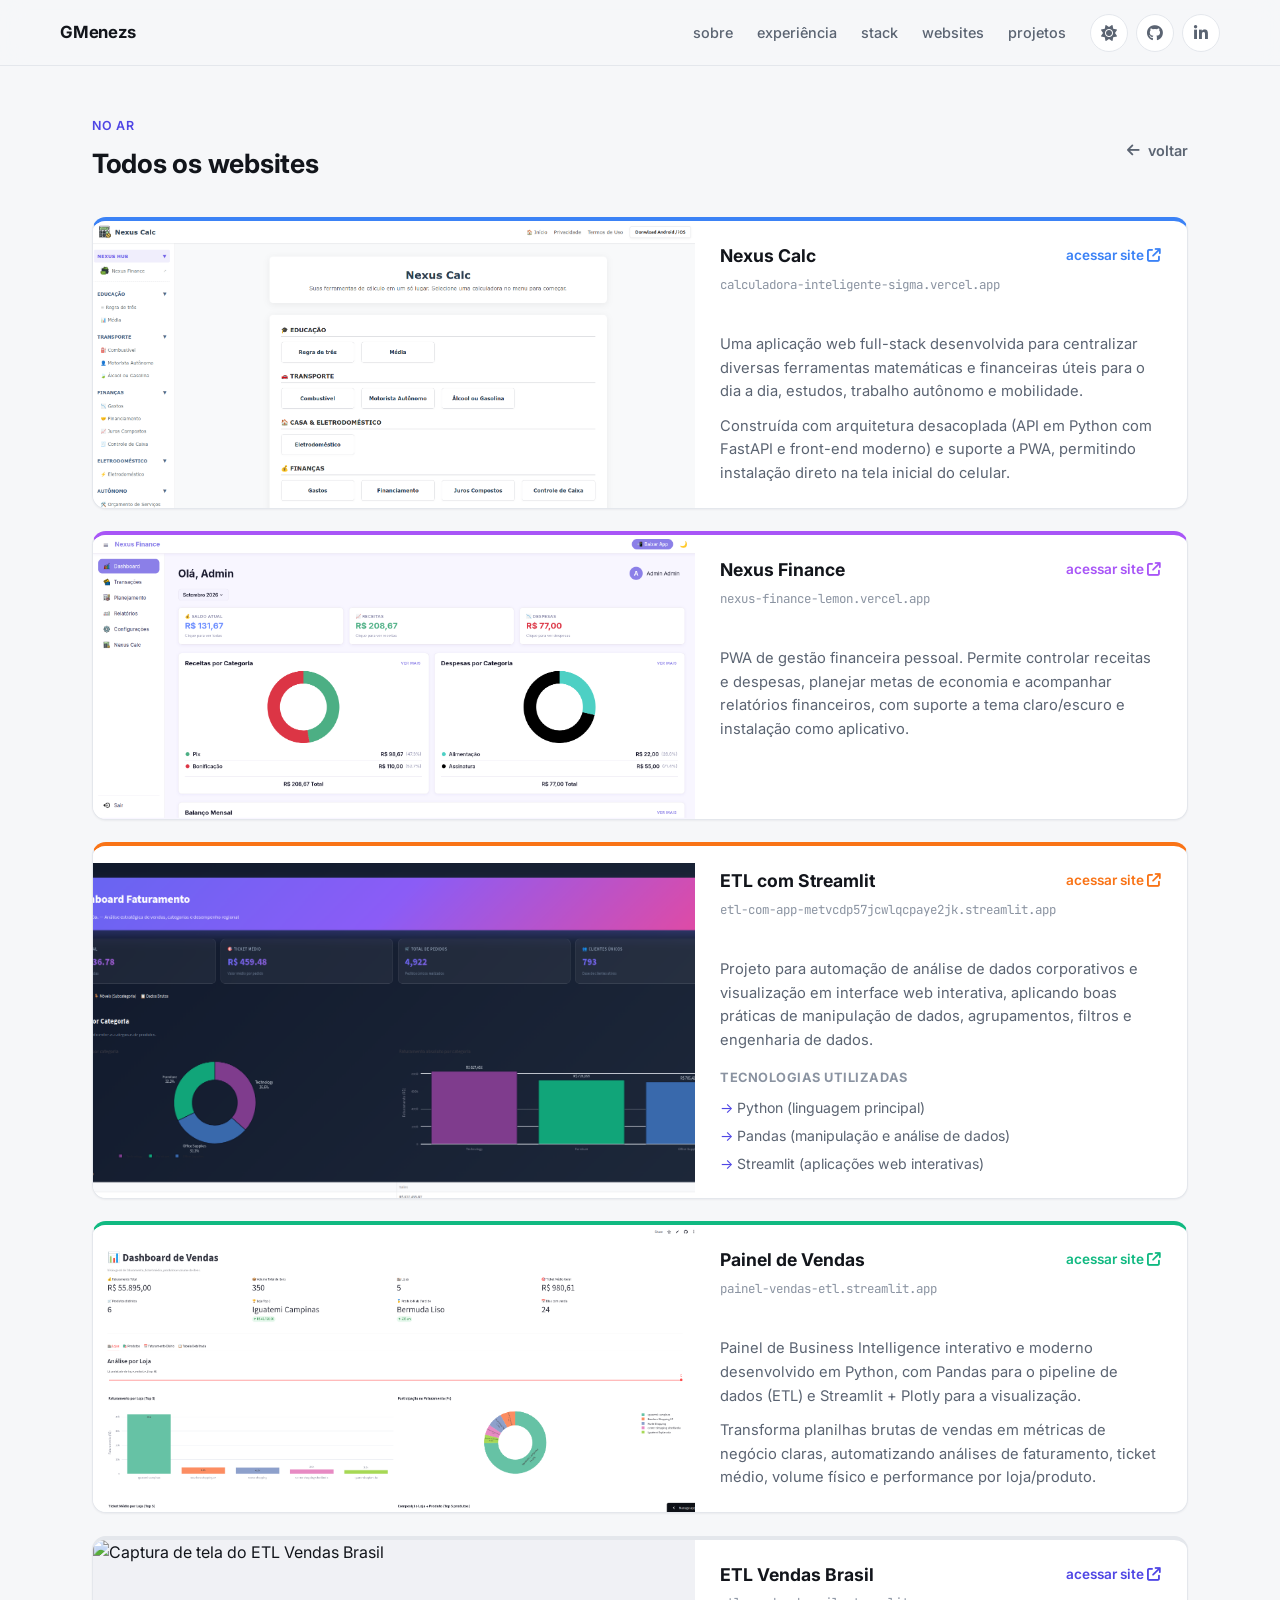
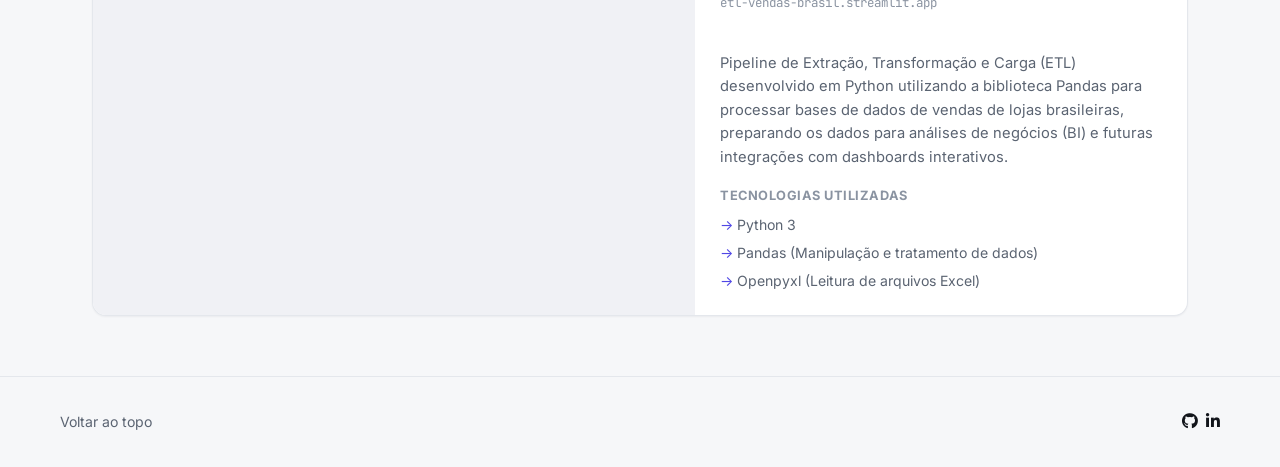
==== commit 445811ca: "Update projetos-completos.html" ====
--- a/projetos-completos.html
+++ b/projetos-completos.html
@@ -6,15 +6,13 @@
         (function () {
             try {
                 var saved = localStorage.getItem("gm-theme");
-                var theme = (saved === "light" || saved === "dark")
-                    ? saved
-                    : (window.matchMedia("(prefers-color-scheme: dark)").matches ? "dark" : "light");
+                var theme = (saved === "light" || saved === "dark") ? saved : "dark";
                 document.documentElement.setAttribute("data-theme", theme);
             } catch (e) {}
         })();
     </script>
     <meta name="viewport" content="width=device-width, initial-scale=1, viewport-fit=cover">
-    <meta name="theme-color" content="#f6f7f9">
+    <meta name="theme-color" content="#0b0d12">
     <title>Todos os projetos | Gabriel Menezes</title>
     <meta name="description" content="Lista completa dos websites e projetos de Gabriel Menezes, com descrições e links de acesso.">
     <link rel="preconnect" href="https://fonts.googleapis.com">
@@ -144,6 +142,30 @@
                     </div>
                 </article>
 
+                <article class="showcase-item showcase-item--etlvendas" id="etl-vendas-brasil">
+                    <div class="showcase-media">
+                        <img src="assets/screenshots/etl-vendas-brasil.png" alt="Captura de tela do ETL Vendas Brasil" loading="lazy">
+                    </div>
+                    <div>
+                        <div class="showcase-item-head">
+                            <h2 class="showcase-name">ETL Vendas Brasil</h2>
+                            <a class="showcase-visit" href="https://etl-vendas-brasil.streamlit.app/" target="_blank" rel="noopener noreferrer">
+                                acessar site <i class="fa-solid fa-arrow-up-right-from-square" aria-hidden="true"></i>
+                            </a>
+                        </div>
+                        <span class="showcase-url">etl-vendas-brasil.streamlit.app</span>
+                        <div class="showcase-card">
+                            <p>Pipeline de Extração, Transformação e Carga (ETL) desenvolvido em Python utilizando a biblioteca Pandas para processar bases de dados de vendas de lojas brasileiras, preparando os dados para análises de negócios (BI) e futuras integrações com dashboards interativos.</p>
+                            <h3 class="showcase-card-subtitle">Tecnologias Utilizadas</h3>
+                            <ul class="showcase-card-list">
+                                <li>Python 3</li>
+                                <li>Pandas (Manipulação e tratamento de dados)</li>
+                                <li>Openpyxl (Leitura de arquivos Excel)</li>
+                            </ul>
+                        </div>
+                    </div>
+                </article>
+
             </div>
         </div>
     </main>
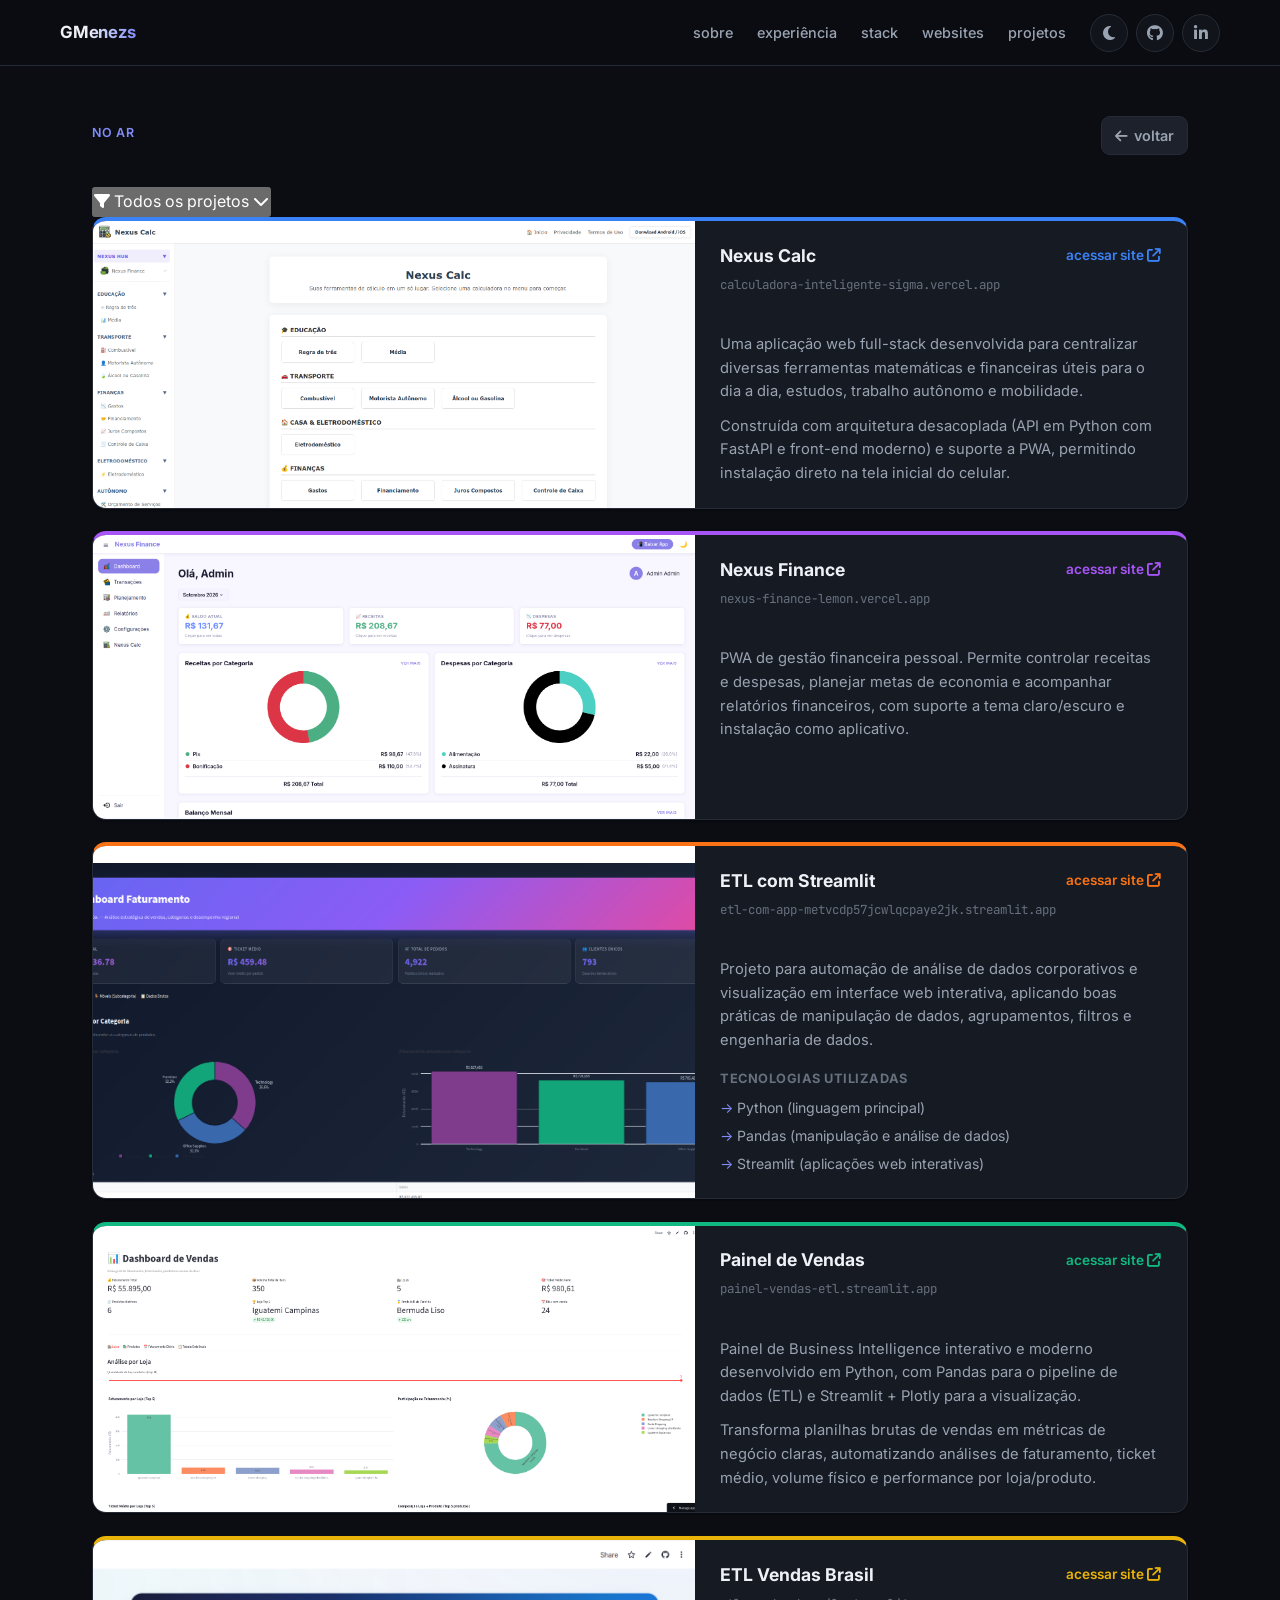
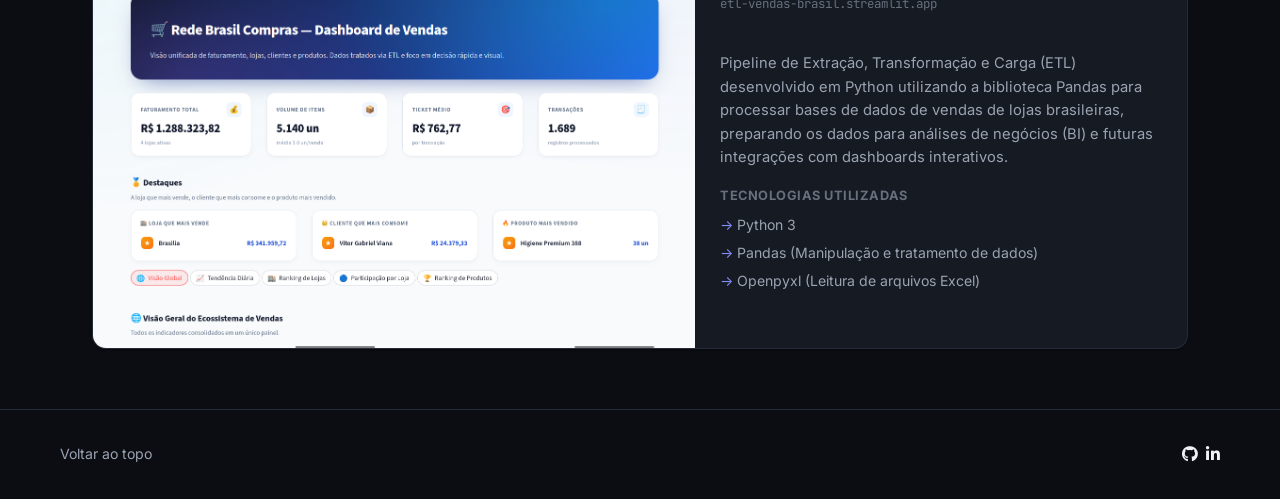
==== commit d16bab9c: "Update projetos-completos.html" ====
--- a/projetos-completos.html
+++ b/projetos-completos.html
@@ -54,15 +54,39 @@
         <div>
             <div class="page-heading">
                 <div>
-                    <span class="section-eyebrow">no ar</span>
-                    <h1 class="section-title">Todos os websites</h1>
+                    <span class="section-eyebrow section-eyebrow--live">no ar</span>
+                    <h1 class="sr-only">Todos os projetos</h1>
                 </div>
-                <a class="back-link" href="index.html#websites"><i class="fa-solid fa-arrow-left" aria-hidden="true"></i> voltar</a>
+                <a class="section-link section-link--card" href="index.html#websites"><i class="fa-solid fa-arrow-left" aria-hidden="true"></i> voltar</a>
+            </div>
+
+            <div class="filter-bar">
+                <div class="filter" id="project-filter">
+                    <button type="button" class="filter-toggle" id="filter-toggle" aria-haspopup="true" aria-expanded="false" aria-controls="filter-menu">
+                        <i class="fa-solid fa-filter" aria-hidden="true"></i>
+                        <span id="filter-label">Todos os projetos</span>
+                        <i class="fa-solid fa-chevron-down filter-chevron" aria-hidden="true"></i>
+                    </button>
+                    <div class="filter-menu" id="filter-menu" role="menu" hidden>
+                        <button type="button" class="filter-option is-active" role="menuitemradio" aria-checked="true" data-filter="all">
+                            <span>Todos os projetos</span>
+                            <i class="fa-solid fa-check" aria-hidden="true"></i>
+                        </button>
+                        <button type="button" class="filter-option" role="menuitemradio" aria-checked="false" data-filter="websites">
+                            <span>Todos os Websites</span>
+                            <i class="fa-solid fa-check" aria-hidden="true"></i>
+                        </button>
+                        <button type="button" class="filter-option" role="menuitemradio" aria-checked="false" data-filter="etl">
+                            <span>Extract, Transform, Load (ETL)</span>
+                            <i class="fa-solid fa-check" aria-hidden="true"></i>
+                        </button>
+                    </div>
+                </div>
             </div>
 
             <div class="showcase-list">
 
-                <article class="showcase-item showcase-item--calc" id="nexus-calc">
+                <article class="showcase-item showcase-item--calc" id="nexus-calc" data-category="websites">
                     <div class="showcase-media">
                         <img src="assets/screenshots/nexus-calc.png" alt="Captura de tela do Nexus Calc" loading="lazy">
                     </div>
@@ -81,7 +105,7 @@
                     </div>
                 </article>
 
-                <article class="showcase-item showcase-item--finance" id="nexus-finance">
+                <article class="showcase-item showcase-item--finance" id="nexus-finance" data-category="websites">
                     <div class="showcase-media">
                         <img src="assets/screenshots/nexus-finance.png" alt="Captura de tela do Nexus Finance" loading="lazy">
                     </div>
@@ -99,7 +123,7 @@
                     </div>
                 </article>
 
-                <article class="showcase-item showcase-item--etl" id="etl-com-streamlit">
+                <article class="showcase-item showcase-item--etl" id="etl-com-streamlit" data-category="etl">
                     <div class="showcase-media">
                         <img src="assets/screenshots/etl-com-streamlit.png" alt="Captura de tela do ETL com Streamlit" loading="lazy">
                     </div>
@@ -123,7 +147,7 @@
                     </div>
                 </article>
 
-                <article class="showcase-item showcase-item--vendas" id="painel-de-vendas">
+                <article class="showcase-item showcase-item--vendas" id="painel-de-vendas" data-category="etl">
                     <div class="showcase-media">
                         <img src="assets/screenshots/painel-de-vendas.png" alt="Captura de tela do Painel de Vendas" loading="lazy">
                     </div>
@@ -142,7 +166,7 @@
                     </div>
                 </article>
 
-                <article class="showcase-item showcase-item--etlvendas" id="etl-vendas-brasil">
+                <article class="showcase-item showcase-item--etlvendas" id="etl-vendas-brasil" data-category="etl">
                     <div class="showcase-media">
                         <img src="assets/screenshots/etl-vendas-brasil.png" alt="Captura de tela do ETL Vendas Brasil" loading="lazy">
                     </div>
--- a/css/style.css
+++ b/css/style.css
@@ -22,6 +22,7 @@
     --site-finance: #a855f7;
     --site-etl: #f97316;
     --site-vendas: #10b981;
+    --site-etlvendas: #eab308;
 
     --radius: 14px;
     --radius-sm: 9px;
@@ -133,6 +134,45 @@
 .reveal.in-view { opacity: 1; transform: none; }
 
 /* ============================================
+   INTRO: digitação, descriptografia e revelação
+   ============================================ */
+
+/* Cursor piscando enquanto o nome/cargo estão "digitando" */
+.typing-caret::after {
+    content: "";
+    display: inline-block;
+    width: 2px;
+    height: 0.95em;
+    margin-left: 3px;
+    vertical-align: -0.1em;
+    background: currentColor;
+    animation: caret-blink 0.85s steps(1) infinite;
+}
+
+@keyframes caret-blink {
+    50% { opacity: 0; }
+}
+
+/* Gradiente de texto (só no tema escuro): roxo (tema) à direita,
+   perdendo a cor até ficar na cor normal do texto à esquerda. */
+.hero-name,
+.logo {
+    background-image: linear-gradient(to right, var(--text) 0%, var(--text) 35%, var(--accent) 100%);
+    background-clip: text;
+    -webkit-background-clip: text;
+    color: transparent;
+    -webkit-text-fill-color: transparent;
+}
+
+/* No tema claro o gradiente some: texto normal, sólido. */
+[data-theme="light"] .hero-name,
+[data-theme="light"] .logo {
+    background-image: none;
+    color: var(--text);
+    -webkit-text-fill-color: var(--text);
+}
+
+/* ============================================
    HEADER
    ============================================ */
 .header {
@@ -151,6 +191,10 @@
     background: rgba(11, 13, 18, 0.78);
 }
 
+[data-theme="light"] .header {
+    box-shadow: 0 4px 20px rgba(16, 24, 40, 0.08);
+}
+
 .header-container {
     max-width: var(--maxw);
     margin: 0 auto;
@@ -160,7 +204,6 @@
 }
 
 .logo {
-    color: var(--text);
     font-weight: 700;
     font-size: 1.05rem;
     text-decoration: none;
@@ -286,6 +329,24 @@
 }
 .section-link:hover { color: var(--accent-strong); }
 
+.section-link--card {
+    background: var(--bg-chip);
+    border: 1px solid var(--border);
+    border-radius: var(--radius-sm);
+    padding: 0.45rem 0.8rem;
+    color: var(--text-dim);
+    transition: transform 0.2s ease, border-color 0.2s ease, box-shadow 0.2s ease, color 0.2s ease;
+}
+.section-link--card:hover,
+.section-link--card:focus-visible {
+    transform: scale(1.05);
+    border-color: var(--border-hover);
+    box-shadow: var(--shadow-sm);
+    color: var(--accent);
+}
+.section-link--card i { transition: transform 0.2s ease; }
+.section-link--card:hover i { transform: scale(1.1); }
+
 /* ============================================
    PERFIL (card principal)
    ============================================ */
@@ -348,6 +409,7 @@
     font-size: 0.85rem;
     font-weight: 600;
     color: var(--status);
+    margin-top: 1.3rem;
     margin-bottom: 1.1rem;
 }
 
@@ -366,6 +428,18 @@
     100% { box-shadow: 0 0 0 0 rgba(74, 222, 128, 0); transform: scale(1); }
 }
 
+/* No tema claro, o status fica em preto (texto e bolinha) em vez de verde */
+[data-theme="light"] .hero-status { color: var(--text); }
+[data-theme="light"] .status-dot {
+    background: var(--text);
+    animation-name: pulse-dot-light;
+}
+@keyframes pulse-dot-light {
+    0% { box-shadow: 0 0 0 0 rgba(18, 21, 27, 0.4); transform: scale(1); }
+    60% { box-shadow: 0 0 0 10px rgba(18, 21, 27, 0); transform: scale(1.25); }
+    100% { box-shadow: 0 0 0 0 rgba(18, 21, 27, 0); transform: scale(1); }
+}
+
 .hero-name {
     font-size: clamp(2rem, 1.6rem + 2.2vw, 3.1rem);
     font-weight: 800;
@@ -405,6 +479,74 @@
 }
 .meta-item i { color: var(--accent); }
 a.meta-item:hover { color: var(--accent); }
+
+.meta-item--email {
+    gap: 0.35rem;
+}
+.meta-item--email a {
+    color: inherit;
+    text-decoration: none;
+    display: inline-flex;
+    align-items: center;
+    gap: 0.5rem;
+}
+.meta-item--email a:hover { color: var(--accent); }
+
+.copy-email-btn {
+    position: relative;
+    display: inline-flex;
+    align-items: center;
+    justify-content: center;
+    width: 1.6rem;
+    height: 1.6rem;
+    padding: 0;
+    border: 1px solid var(--border);
+    border-radius: 6px;
+    background: var(--bg-chip);
+    color: var(--text-dim);
+    cursor: pointer;
+    transition: color 0.2s ease, border-color 0.2s ease, background-color 0.2s ease;
+}
+.copy-email-btn:hover {
+    color: var(--accent);
+    border-color: var(--accent);
+    background: var(--accent-soft);
+}
+.copy-email-btn i { font-size: 0.75rem; }
+.copy-email-btn.is-copied {
+    color: #22c55e;
+    border-color: #22c55e;
+}
+
+.copy-email-tooltip {
+    position: absolute;
+    bottom: calc(100% + 8px);
+    left: 50%;
+    transform: translateX(-50%) translateY(4px);
+    white-space: nowrap;
+    font-size: 0.72rem;
+    font-weight: 600;
+    padding: 0.3rem 0.55rem;
+    border-radius: 6px;
+    background: var(--bg-card);
+    border: 1px solid var(--border);
+    color: var(--text);
+    box-shadow: var(--shadow-sm);
+    opacity: 0;
+    pointer-events: none;
+    transition: opacity 0.18s ease, transform 0.18s ease;
+}
+.copy-email-btn:hover .copy-email-tooltip,
+.copy-email-btn:focus-visible .copy-email-tooltip {
+    opacity: 1;
+    transform: translateX(-50%) translateY(0);
+}
+.copy-email-btn.is-copied .copy-email-tooltip {
+    opacity: 1;
+    transform: translateX(-50%) translateY(0);
+    color: #22c55e;
+    border-color: #22c55e;
+}
 
 .btn {
     display: inline-flex;
@@ -529,16 +671,55 @@
    ============================================ */
 .stack-grid {
     display: grid;
-    grid-template-columns: repeat(auto-fit, minmax(220px, 1fr));
+    grid-template-columns: repeat(auto-fit, minmax(min(220px, 100%), 1fr));
     gap: 1rem;
 }
 
+@property --stack-border-angle {
+    syntax: '<angle>';
+    inherits: false;
+    initial-value: 0deg;
+}
+
 .stack-group {
+    --stack-border-angle: 0deg;
+    position: relative;
+    z-index: 0;
     background: var(--bg-card);
     border: 1px solid var(--border);
     border-radius: var(--radius);
-    padding: 1.1rem 1.2rem;
+    padding: 1.4rem 1.5rem;
     box-shadow: var(--shadow-sm);
+    transition: transform 0.3s ease, box-shadow 0.3s ease;
+}
+
+.stack-group--lang { --stack-color: #3b82f6; }
+.stack-group--frameworks { --stack-color: #a855f7; }
+.stack-group--db { --stack-color: #10b981; }
+.stack-group--data { --stack-color: #f59e0b; }
+.stack-group--vcs { --stack-color: #ef4444; }
+
+.stack-group::before {
+    content: "";
+    position: absolute;
+    inset: -1px;
+    z-index: -1;
+    border-radius: inherit;
+    padding: 2px;
+    background: conic-gradient(from var(--stack-border-angle), transparent 0%, var(--stack-color, var(--accent)) 22%, transparent 44%);
+    -webkit-mask: linear-gradient(#fff 0 0) content-box, linear-gradient(#fff 0 0);
+    -webkit-mask-composite: xor;
+    mask-composite: exclude;
+    animation: stack-border-spin 2.6s linear infinite;
+}
+
+.stack-group:hover {
+    transform: scale(1.045);
+    box-shadow: var(--shadow-md);
+}
+
+@keyframes stack-border-spin {
+    to { --stack-border-angle: 360deg; }
 }
 
 .stack-group-title {
@@ -547,13 +728,13 @@
     letter-spacing: 0.05em;
     text-transform: uppercase;
     color: var(--text-faint);
-    margin-bottom: 0.7rem;
+    margin-bottom: 1.1rem;
 }
 
 .chip-row {
     display: flex;
     flex-wrap: wrap;
-    gap: 0.5rem;
+    gap: 0.6rem;
 }
 
 .chip {
@@ -561,7 +742,7 @@
     color: var(--text);
     font-size: 0.82rem;
     font-weight: 500;
-    padding: 0.35rem 0.7rem;
+    padding: 0.4rem 0.85rem;
     border-radius: 100px;
     border: 1px solid var(--border);
 }
@@ -571,7 +752,7 @@
    ============================================ */
 .site-grid {
     display: grid;
-    grid-template-columns: repeat(auto-fit, minmax(260px, 1fr));
+    grid-template-columns: repeat(auto-fit, minmax(min(260px, 100%), 1fr));
     gap: 1.2rem;
 }
 
@@ -593,6 +774,7 @@
 .site-card--finance { --card-color: var(--site-finance); }
 .site-card--etl { --card-color: var(--site-etl); }
 .site-card--vendas { --card-color: var(--site-vendas); }
+.site-card--etlvendas { --card-color: var(--site-etlvendas); }
 
 .site-media {
     aspect-ratio: 16 / 10;
@@ -780,7 +962,7 @@
    ============================================ */
 .education-grid {
     display: grid;
-    grid-template-columns: repeat(auto-fit, minmax(260px, 1fr));
+    grid-template-columns: repeat(auto-fit, minmax(min(260px, 100%), 1fr));
     gap: 1rem;
 }
 
@@ -850,7 +1032,7 @@
     display: flex;
     align-items: center;
     justify-content: center;
-    padding: 1.2rem;
+    padding: calc(1.2rem + var(--safe-top)) calc(1.2rem + var(--safe-right)) calc(1.2rem + var(--safe-bottom)) calc(1.2rem + var(--safe-left));
 }
 
 .cv-modal[hidden] { display: none; }
@@ -869,6 +1051,8 @@
     border-radius: var(--radius);
     box-shadow: var(--shadow-md);
     width: min(440px, 100%);
+    max-height: 100%;
+    overflow-y: auto;
     padding: 1.4rem;
 }
 
@@ -1073,6 +1257,7 @@
 .showcase-item--finance { --card-color: var(--site-finance); }
 .showcase-item--etl { --card-color: var(--site-etl); }
 .showcase-item--vendas { --card-color: var(--site-vendas); }
+.showcase-item--etlvendas { --card-color: var(--site-etlvendas); }
 
 .showcase-media {
     background: var(--bg-chip);
@@ -1170,6 +1355,16 @@
     .section-head { flex-direction: column; align-items: flex-start; }
 }
 
+/* Telas muito estreitas (celulares pequenos/antigos, ~320-360px) */
+@media (max-width: 380px) {
+    :root { --gutter: 0.85rem; }
+    .profile-card { padding: 1.3rem; }
+    .stack-group { padding: 1.15rem 1.1rem; }
+    .site-body { padding: 1rem; }
+    .cv-option { padding: 0.85rem 0.9rem; }
+    .hero-meta { gap: 0.7rem 1rem; }
+}
+
 @media (pointer: coarse) {
     .icon-btn { width: 44px; height: 44px; }
 }
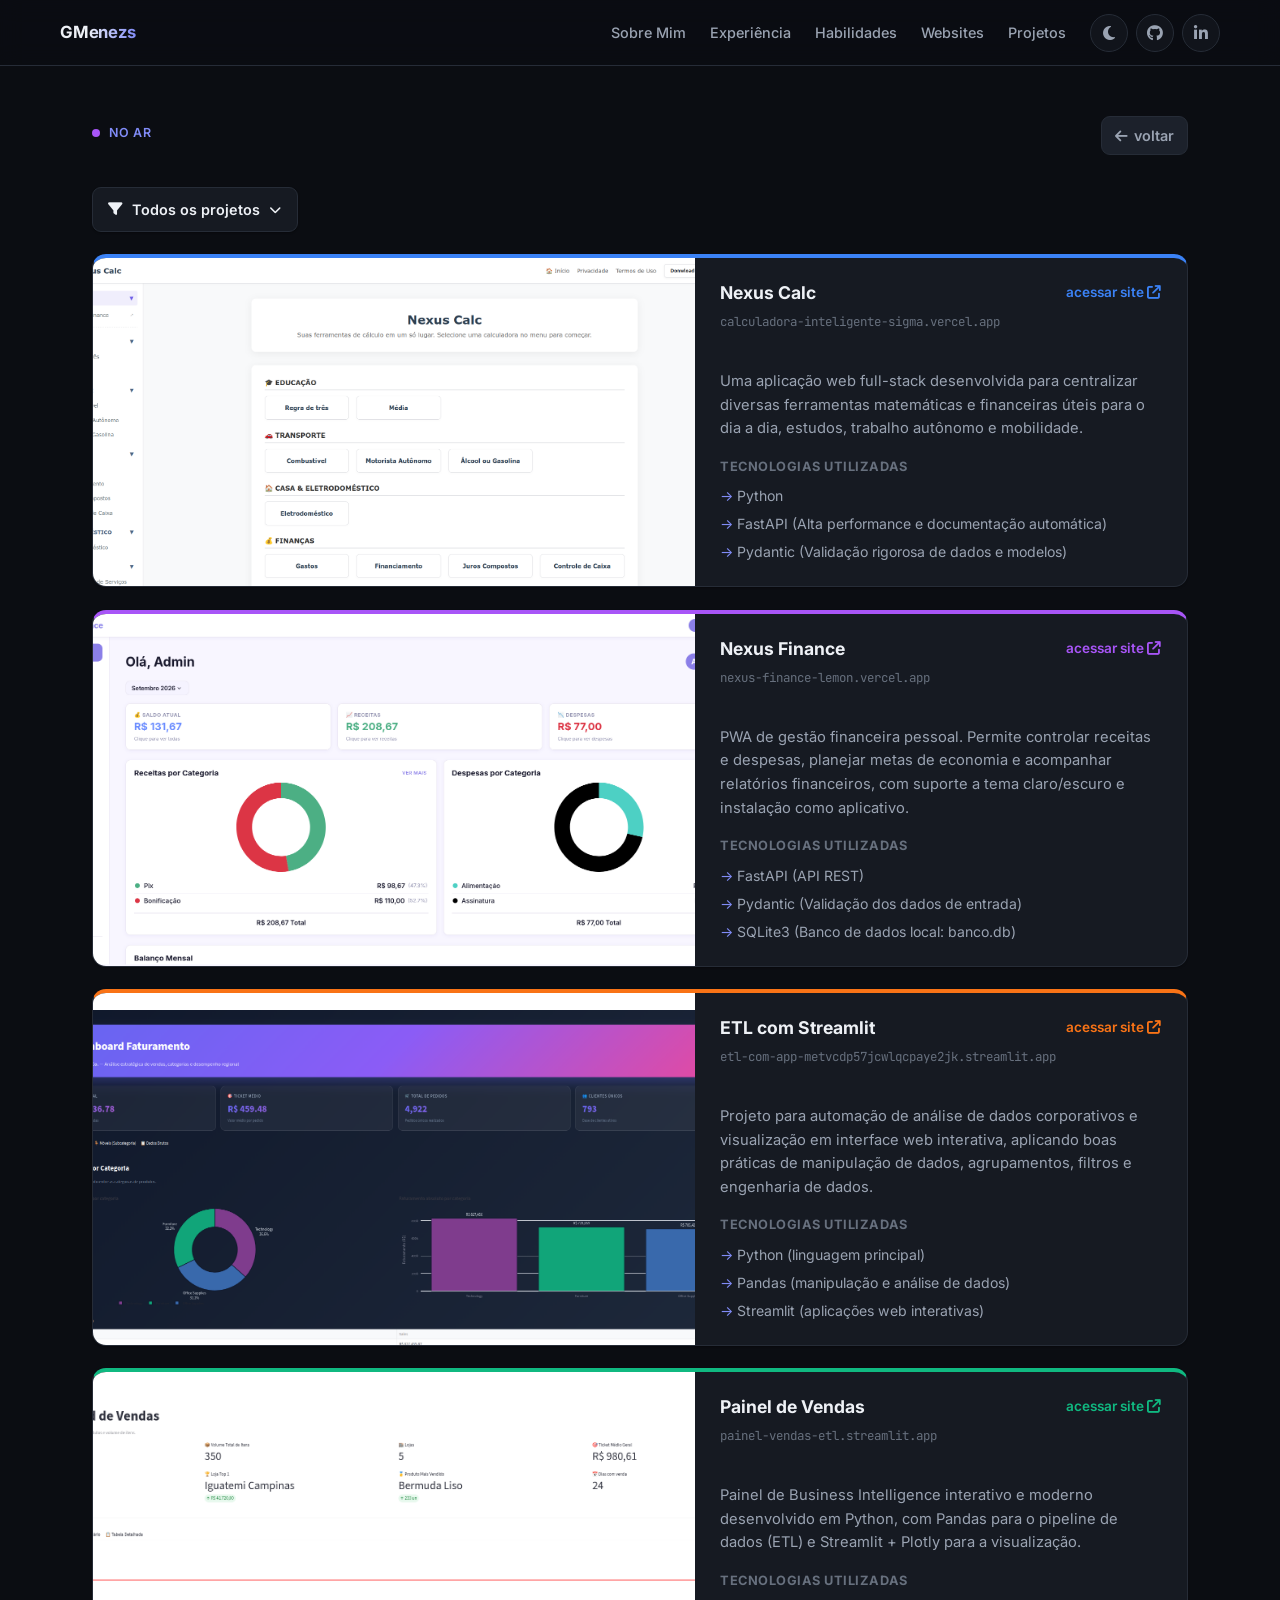
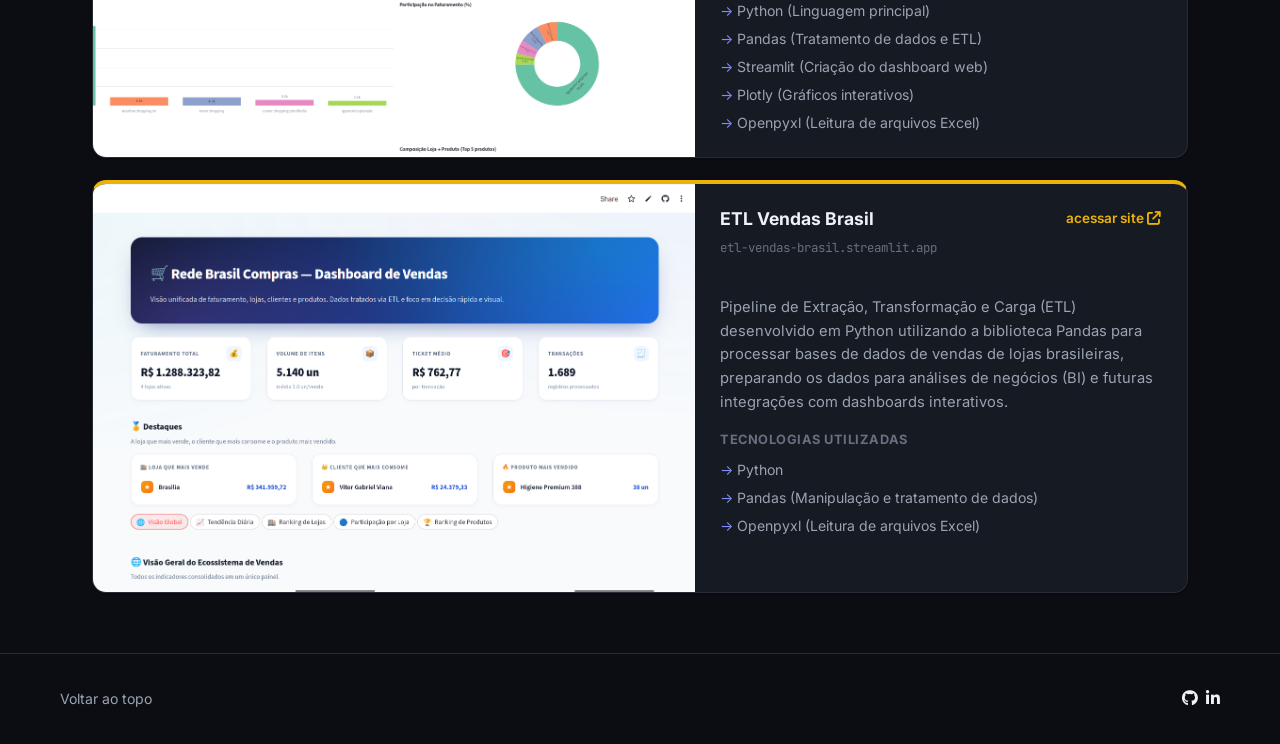
==== commit 440cc3b9: "Update navigation links and project descriptions" ====
--- a/projetos-completos.html
+++ b/projetos-completos.html
@@ -29,11 +29,11 @@
         <div class="header-container">
             <a href="index.html#inicio" class="logo">GMenezs</a>
             <nav class="nav-links" aria-label="Navegação principal">
-                <a href="index.html#sobre">sobre</a>
-                <a href="index.html#experiencia">experiência</a>
-                <a href="index.html#stack">stack</a>
-                <a href="index.html#websites">websites</a>
-                <a href="index.html#projetos">projetos</a>
+                <a href="index.html#sobre">Sobre Mim</a>
+                <a href="index.html#experiencia">Experiência</a>
+                <a href="index.html#habilidades">Habilidades</a>
+                <a href="index.html#websites">Websites</a>
+                <a href="index.html#projetos">Projetos</a>
             </nav>
             <div class="header-actions">
                 <button type="button" class="icon-btn theme-toggle" id="theme-toggle-btn" aria-label="Alternar tema claro/escuro">
@@ -100,7 +100,12 @@
                         <span class="showcase-url">calculadora-inteligente-sigma.vercel.app</span>
                         <div class="showcase-card">
                             <p>Uma aplicação web full-stack desenvolvida para centralizar diversas ferramentas matemáticas e financeiras úteis para o dia a dia, estudos, trabalho autônomo e mobilidade.</p>
-                            <p>Construída com arquitetura desacoplada (API em Python com FastAPI e front-end moderno) e suporte a PWA, permitindo instalação direto na tela inicial do celular.</p>
+                            <h3 class="showcase-card-subtitle">Tecnologias Utilizadas</h3>
+                            <ul class="showcase-card-list">
+                                <li>Python</li>
+                                <li>FastAPI (Alta performance e documentação automática)</li>
+                                <li>Pydantic (Validação rigorosa de dados e modelos)</li>
+                            </ul>
                         </div>
                     </div>
                 </article>
@@ -119,6 +124,12 @@
                         <span class="showcase-url">nexus-finance-lemon.vercel.app</span>
                         <div class="showcase-card">
                             <p>PWA de gestão financeira pessoal. Permite controlar receitas e despesas, planejar metas de economia e acompanhar relatórios financeiros, com suporte a tema claro/escuro e instalação como aplicativo.</p>
+                            <h3 class="showcase-card-subtitle">Tecnologias Utilizadas</h3>
+                            <ul class="showcase-card-list">
+                                <li>FastAPI (API REST)</li>
+                                <li>Pydantic (Validação dos dados de entrada)</li>
+                                <li>SQLite3 (Banco de dados local: banco.db)</li>
+                            </ul>
                         </div>
                     </div>
                 </article>
@@ -161,7 +172,14 @@
                         <span class="showcase-url">painel-vendas-etl.streamlit.app</span>
                         <div class="showcase-card">
                             <p>Painel de Business Intelligence interativo e moderno desenvolvido em Python, com Pandas para o pipeline de dados (ETL) e Streamlit + Plotly para a visualização.</p>
-                            <p>Transforma planilhas brutas de vendas em métricas de negócio claras, automatizando análises de faturamento, ticket médio, volume físico e performance por loja/produto.</p>
+                            <h3 class="showcase-card-subtitle">Tecnologias Utilizadas</h3>
+                            <ul class="showcase-card-list">
+                                <li>Python (Linguagem principal)</li>
+                                <li>Pandas (Tratamento de dados e ETL)</li>
+                                <li>Streamlit (Criação do dashboard web)</li>
+                                <li>Plotly (Gráficos interativos)</li>
+                                <li>Openpyxl (Leitura de arquivos Excel)</li>
+                            </ul>
                         </div>
                     </div>
                 </article>
@@ -182,7 +200,7 @@
                             <p>Pipeline de Extração, Transformação e Carga (ETL) desenvolvido em Python utilizando a biblioteca Pandas para processar bases de dados de vendas de lojas brasileiras, preparando os dados para análises de negócios (BI) e futuras integrações com dashboards interativos.</p>
                             <h3 class="showcase-card-subtitle">Tecnologias Utilizadas</h3>
                             <ul class="showcase-card-list">
-                                <li>Python 3</li>
+                                <li>Python</li>
                                 <li>Pandas (Manipulação e tratamento de dados)</li>
                                 <li>Openpyxl (Leitura de arquivos Excel)</li>
                             </ul>
--- a/css/style.css
+++ b/css/style.css
@@ -24,6 +24,9 @@
     --site-vendas: #10b981;
     --site-etlvendas: #eab308;
 
+    --live-dot: #a855f7;
+    --live-dot-rgb: 168, 85, 247;
+
     --radius: 14px;
     --radius-sm: 9px;
     --shadow-sm: 0 1px 2px rgba(16, 24, 40, 0.05);
@@ -311,6 +314,29 @@
     margin-bottom: 0.4rem;
 }
 
+/* Bolinha roxa pulsante antes do eyebrow ("no ar", "código aberto") */
+.section-eyebrow--live {
+    display: flex;
+    align-items: center;
+    gap: 0.55rem;
+}
+.section-eyebrow--live::before {
+    content: "";
+    width: 8px; height: 8px;
+    border-radius: 50%;
+    flex-shrink: 0;
+    background: var(--live-dot);
+    animation: pulse-dot-purple 2s ease-out infinite;
+}
+@keyframes pulse-dot-purple {
+    0%   { box-shadow: 0 0 0 0 rgba(var(--live-dot-rgb), 0.55); transform: scale(1); }
+    60%  { box-shadow: 0 0 0 10px rgba(var(--live-dot-rgb), 0); transform: scale(1.25); }
+    100% { box-shadow: 0 0 0 0 rgba(var(--live-dot-rgb), 0); transform: scale(1); }
+}
+@media (prefers-reduced-motion: reduce) {
+    .section-eyebrow--live::before { animation: none; }
+}
+
 .section-title {
     font-size: clamp(1.3rem, 1.1rem + 0.7vw, 1.7rem);
     font-weight: 700;
@@ -575,6 +601,22 @@
     border-color: var(--border);
 }
 .btn-secondary:hover { border-color: var(--accent); color: var(--accent); }
+
+/* Botões GitHub / LinkedIn do card de perfil (lado a lado, com zoom) */
+.profile-socials {
+    display: grid;
+    grid-template-columns: 1fr 1fr;
+    gap: 0.7rem;
+}
+.btn-social {
+    justify-content: center;
+    transition: transform 0.2s ease, border-color 0.2s ease, color 0.2s ease, box-shadow 0.2s ease;
+}
+.btn-social:hover,
+.btn-social:focus-visible {
+    transform: scale(1.07);
+    box-shadow: var(--shadow-sm);
+}
 
 .hero-avatar-wrap {
     position: relative;
@@ -1236,6 +1278,92 @@
 }
 .back-link:hover { color: var(--accent); }
 
+/* Filtro de projetos */
+.filter-bar { margin-bottom: 1.4rem; }
+
+.filter {
+    position: relative;
+    display: inline-block;
+    z-index: 5;
+}
+
+.filter-toggle {
+    display: inline-flex;
+    align-items: center;
+    gap: 0.6rem;
+    background: var(--bg-card);
+    color: var(--text);
+    border: 1px solid var(--border);
+    border-radius: var(--radius-sm);
+    padding: 0.6rem 0.95rem;
+    font: inherit;
+    font-size: 0.9rem;
+    font-weight: 600;
+    cursor: pointer;
+    box-shadow: var(--shadow-sm);
+    transition: border-color 0.2s ease, color 0.2s ease;
+}
+.filter-toggle:hover,
+.filter-toggle[aria-expanded="true"] {
+    border-color: var(--accent);
+    color: var(--accent);
+}
+.filter-toggle:focus-visible,
+.filter-option:focus-visible {
+    outline: 2px solid var(--accent);
+    outline-offset: 2px;
+}
+.filter-chevron { font-size: 0.75rem; transition: transform 0.2s ease; }
+.filter-toggle[aria-expanded="true"] .filter-chevron { transform: rotate(180deg); }
+
+.filter-menu {
+    position: absolute;
+    top: calc(100% + 0.4rem);
+    left: 0;
+    min-width: 100%;
+    width: max-content;
+    max-width: calc(100vw - 2 * var(--gutter));
+    background: var(--bg-card);
+    border: 1px solid var(--border);
+    border-radius: var(--radius-sm);
+    box-shadow: var(--shadow-md);
+    padding: 0.35rem;
+    display: flex;
+    flex-direction: column;
+    gap: 0.15rem;
+    transform-origin: top left;
+    animation: menu-in 0.16s ease both;
+}
+.filter-menu[hidden] { display: none; }
+
+@keyframes menu-in {
+    from { opacity: 0; transform: translateY(-4px) scale(0.98); }
+    to   { opacity: 1; transform: translateY(0) scale(1); }
+}
+
+.filter-option {
+    display: flex;
+    align-items: center;
+    justify-content: space-between;
+    gap: 1.2rem;
+    width: 100%;
+    background: transparent;
+    color: var(--text-dim);
+    border: 0;
+    border-radius: 6px;
+    padding: 0.55rem 0.7rem;
+    font: inherit;
+    font-size: 0.88rem;
+    font-weight: 500;
+    text-align: left;
+    cursor: pointer;
+    transition: background 0.15s ease, color 0.15s ease;
+}
+.filter-option i { visibility: hidden; font-size: 0.8rem; }
+.filter-option:hover { background: var(--bg-chip); color: var(--text); }
+.filter-option.is-active { color: var(--accent); font-weight: 600; }
+.filter-option.is-active i { visibility: visible; }
+
 .showcase-list {
     display: flex;
     flex-direction: column;
@@ -1253,6 +1381,27 @@
     grid-template-columns: minmax(0, 1.1fr) minmax(0, 0.9fr);
 }
 
+.showcase-item {
+    transition: transform 0.25s ease, box-shadow 0.25s ease, border-color 0.25s ease;
+}
+.showcase-item[hidden] { display: none; }
+.showcase-item.is-entering { animation: card-in 0.3s ease both; }
+
+@keyframes card-in {
+    from { opacity: 0; transform: scale(0.97); }
+    to   { opacity: 1; transform: scale(1); }
+}
+
+@media (hover: hover) {
+    .showcase-item:hover {
+        transform: scale(1.02);
+        box-shadow: var(--shadow-md);
+        border-color: var(--card-color, var(--border-hover));
+        position: relative;
+        z-index: 1;
+    }
+}
+
 .showcase-item--calc { --card-color: var(--site-calc); }
 .showcase-item--finance { --card-color: var(--site-finance); }
 .showcase-item--etl { --card-color: var(--site-etl); }
@@ -1286,8 +1435,12 @@
 }
 .showcase-visit:hover { filter: brightness(0.85); }
 
+.page > * { min-width: 0; }
+.showcase-item > div { min-width: 0; }
+
 .showcase-url {
     display: block;
+    overflow-wrap: anywhere;
     font-family: var(--mono);
     font-size: 0.78rem;
     color: var(--text-faint);
@@ -1324,9 +1477,11 @@
    RESPONSIVIDADE
    ============================================ */
 @media (max-width: 900px) {
+    /* o header vira 2 linhas (logo + menu): reserva a altura real dele */
+    :root { --header-h: calc(7rem + var(--safe-top)); }
     .profile-card { grid-template-columns: 1fr; }
     .about { grid-template-columns: 1fr; }
-    .showcase-item { grid-template-columns: 1fr; }
+    .showcase-item { grid-template-columns: minmax(0, 1fr); }
     .showcase-item-head, .showcase-url { padding-left: 1.2rem; padding-right: 1.2rem; }
     .showcase-card { padding: 1.2rem; }
 
@@ -1337,20 +1492,28 @@
     }
     .logo { grid-area: 1 / 1; }
     .header-actions { grid-area: 1 / 2; }
+    /* menu em flexbox: todos os itens visíveis, distribuídos na largura
+       da tela (sem rolagem lateral) */
     .nav-links {
         grid-column: 1 / -1;
         grid-row: 2;
         margin-left: 0;
-        justify-content: flex-start;
-        overflow-x: auto;
+        width: 100%;
+        display: flex;
         flex-wrap: nowrap;
-        -ms-overflow-style: none;
-        scrollbar-width: none;
+        justify-content: space-between;
+        column-gap: 0.5rem;
     }
-    .nav-links::-webkit-scrollbar { display: none; }
+    .nav-links > a {
+        flex: 0 1 auto;
+        min-width: 0;
+        white-space: nowrap;
+        text-align: center;
+    }
 }
 
 @media (max-width: 640px) {
+    .nav-links > a { font-size: 0.86rem; }
     .footer-container { flex-direction: column; gap: 0.9rem; text-align: center; }
     .section-head { flex-direction: column; align-items: flex-start; }
 }
@@ -1358,6 +1521,8 @@
 /* Telas muito estreitas (celulares pequenos/antigos, ~320-360px) */
 @media (max-width: 380px) {
     :root { --gutter: 0.85rem; }
+    .nav-links { column-gap: 0.35rem; }
+    .nav-links > a { font-size: 0.8rem; }
     .profile-card { padding: 1.3rem; }
     .stack-group { padding: 1.15rem 1.1rem; }
     .site-body { padding: 1rem; }
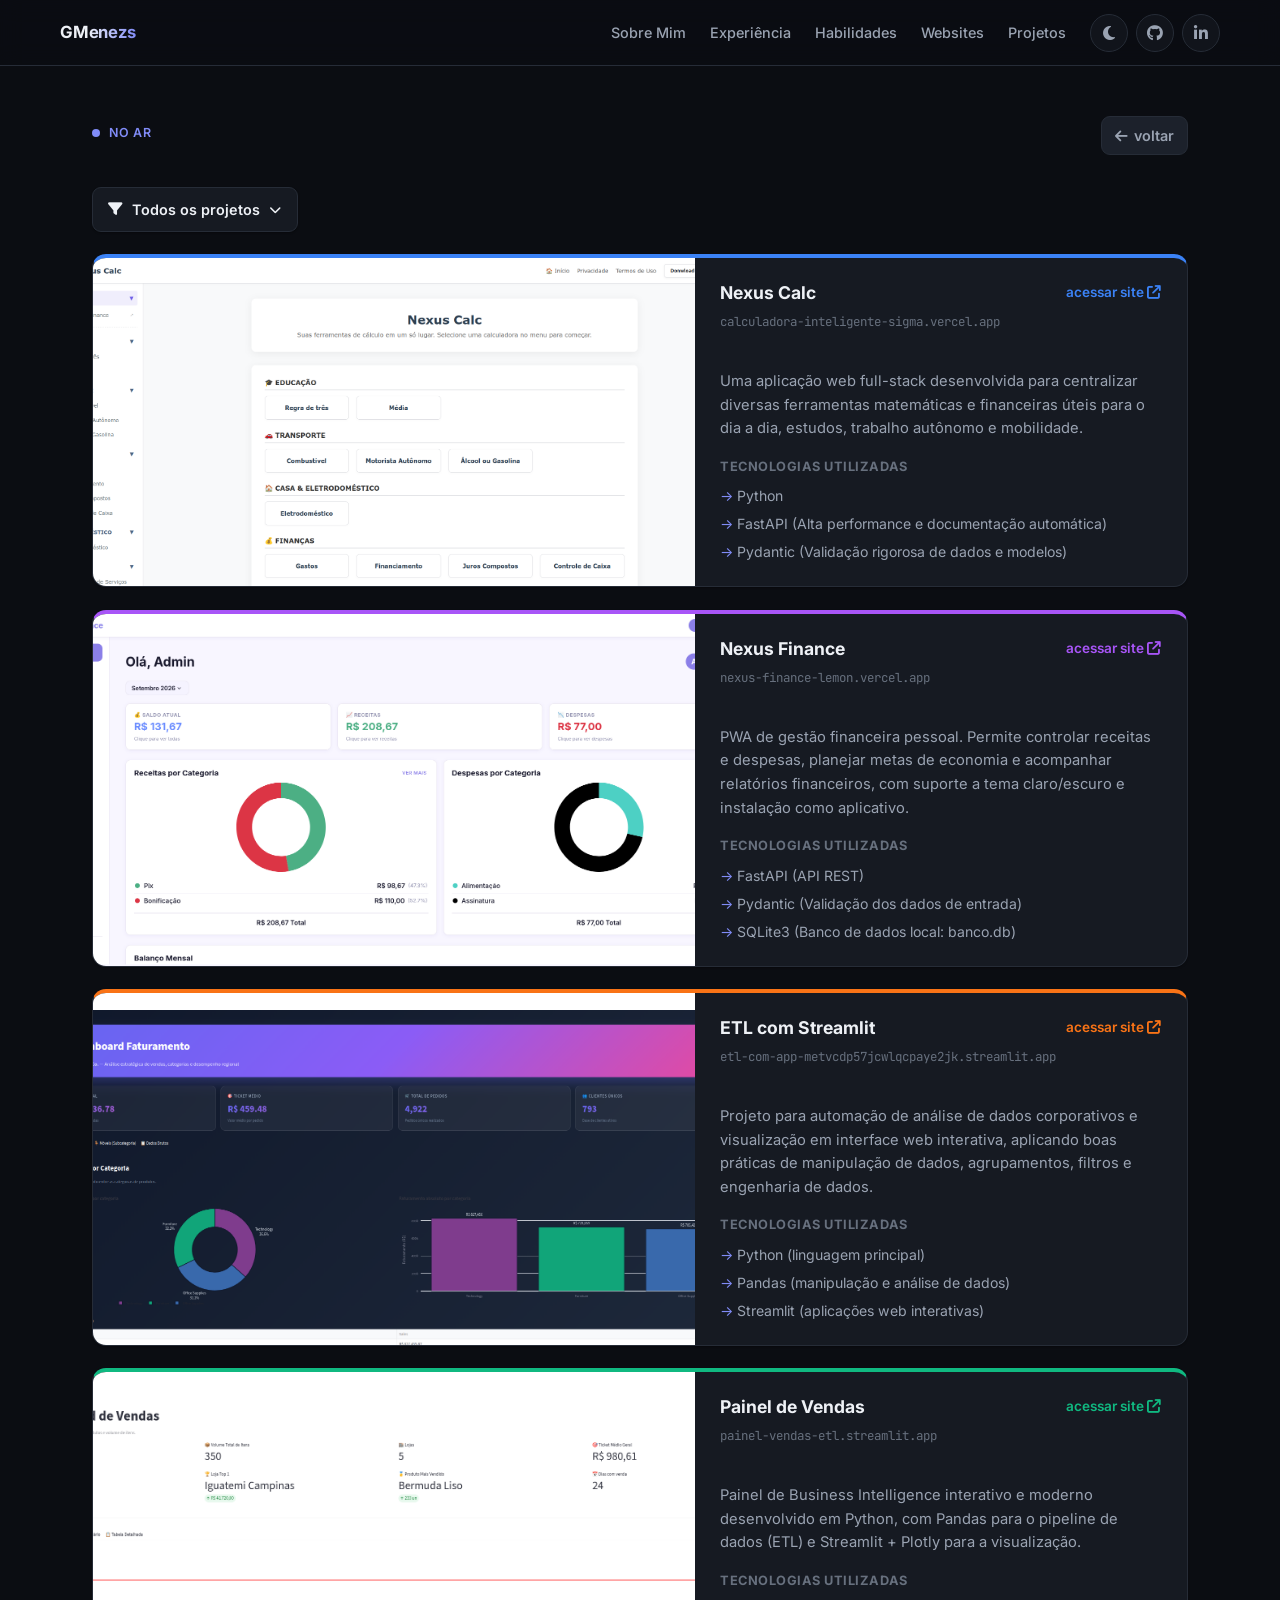
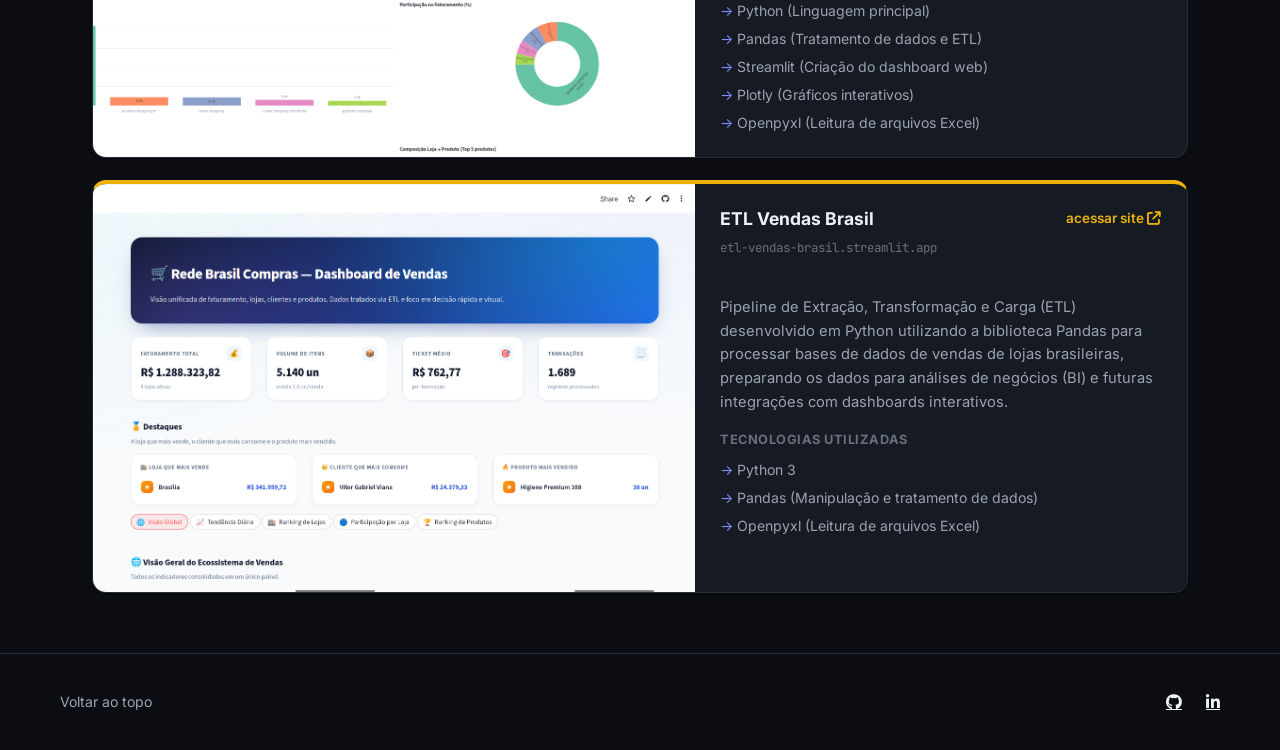
==== commit 0caadae7: "Update projetos-completos.html" ====
--- a/projetos-completos.html
+++ b/projetos-completos.html
@@ -19,7 +19,7 @@
     <link rel="preconnect" href="https://fonts.gstatic.com" crossorigin>
     <link href="https://fonts.googleapis.com/css2?family=JetBrains+Mono:wght@500;600&family=Inter:wght@400;500;600;700;800&display=swap" rel="stylesheet">
     <link rel="stylesheet" href="https://cdnjs.cloudflare.com/ajax/libs/font-awesome/6.4.0/css/all.min.css">
-    <link rel="stylesheet" href="css/style.css">
+    <link rel="stylesheet" href="css/style.css?v=3">
     <link rel="icon" href="icon-192.png" />
 </head>
 <body id="topo">
@@ -200,7 +200,7 @@
                             <p>Pipeline de Extração, Transformação e Carga (ETL) desenvolvido em Python utilizando a biblioteca Pandas para processar bases de dados de vendas de lojas brasileiras, preparando os dados para análises de negócios (BI) e futuras integrações com dashboards interativos.</p>
                             <h3 class="showcase-card-subtitle">Tecnologias Utilizadas</h3>
                             <ul class="showcase-card-list">
-                                <li>Python</li>
+                                <li>Python 3</li>
                                 <li>Pandas (Manipulação e tratamento de dados)</li>
                                 <li>Openpyxl (Leitura de arquivos Excel)</li>
                             </ul>
--- a/css/style.css
+++ b/css/style.css
@@ -24,9 +24,6 @@
     --site-vendas: #10b981;
     --site-etlvendas: #eab308;
 
-    --live-dot: #a855f7;
-    --live-dot-rgb: 168, 85, 247;
-
     --radius: 14px;
     --radius-sm: 9px;
     --shadow-sm: 0 1px 2px rgba(16, 24, 40, 0.05);
@@ -314,7 +311,7 @@
     margin-bottom: 0.4rem;
 }
 
-/* Bolinha roxa pulsante antes do eyebrow ("no ar", "código aberto") */
+/* Bolinha pulsante antes do eyebrow ("no ar", "código aberto"): mesma cor do texto (--accent) */
 .section-eyebrow--live {
     display: flex;
     align-items: center;
@@ -325,13 +322,13 @@
     width: 8px; height: 8px;
     border-radius: 50%;
     flex-shrink: 0;
-    background: var(--live-dot);
-    animation: pulse-dot-purple 2s ease-out infinite;
-}
-@keyframes pulse-dot-purple {
-    0%   { box-shadow: 0 0 0 0 rgba(var(--live-dot-rgb), 0.55); transform: scale(1); }
-    60%  { box-shadow: 0 0 0 10px rgba(var(--live-dot-rgb), 0); transform: scale(1.25); }
-    100% { box-shadow: 0 0 0 0 rgba(var(--live-dot-rgb), 0); transform: scale(1); }
+    background: var(--accent);
+    animation: pulse-dot-eyebrow 2s ease-out infinite;
+}
+@keyframes pulse-dot-eyebrow {
+    0%   { box-shadow: 0 0 0 0 rgba(var(--accent-rgb), 0.55); transform: scale(1); }
+    60%  { box-shadow: 0 0 0 10px rgba(var(--accent-rgb), 0); transform: scale(1.25); }
+    100% { box-shadow: 0 0 0 0 rgba(var(--accent-rgb), 0); transform: scale(1); }
 }
 @media (prefers-reduced-motion: reduce) {
     .section-eyebrow--live::before { animation: none; }
@@ -709,84 +706,117 @@
 .about-list strong { color: var(--text); }
 
 /* ============================================
-   STACK
-   ============================================ */
-.stack-grid {
+   HABILIDADES
+   ============================================ */
+.skills-grid {
     display: grid;
-    grid-template-columns: repeat(auto-fit, minmax(min(220px, 100%), 1fr));
-    gap: 1rem;
-}
-
-@property --stack-border-angle {
+    grid-template-columns: repeat(2, minmax(0, 1fr));
+    gap: 1.2rem;
+}
+
+@property --skill-border-angle {
     syntax: '<angle>';
     inherits: false;
     initial-value: 0deg;
 }
 
-.stack-group {
-    --stack-border-angle: 0deg;
+.skill-card {
+    --skill-border-angle: 0deg;
     position: relative;
     z-index: 0;
     background: var(--bg-card);
     border: 1px solid var(--border);
     border-radius: var(--radius);
-    padding: 1.4rem 1.5rem;
+    padding: 1.6rem 1.4rem 1.8rem;
     box-shadow: var(--shadow-sm);
     transition: transform 0.3s ease, box-shadow 0.3s ease;
 }
 
-.stack-group--lang { --stack-color: #3b82f6; }
-.stack-group--frameworks { --stack-color: #a855f7; }
-.stack-group--db { --stack-color: #10b981; }
-.stack-group--data { --stack-color: #f59e0b; }
-.stack-group--vcs { --stack-color: #ef4444; }
-
-.stack-group::before {
+.skill-card--dev  { --skill-color: #3b82f6; }
+.skill-card--db   { --skill-color: #10b981; }
+.skill-card--data { --skill-color: #f59e0b; }
+.skill-card--vcs  { --skill-color: #ef4444; }
+
+.skill-card::before {
     content: "";
     position: absolute;
     inset: -1px;
     z-index: -1;
     border-radius: inherit;
     padding: 2px;
-    background: conic-gradient(from var(--stack-border-angle), transparent 0%, var(--stack-color, var(--accent)) 22%, transparent 44%);
+    background: conic-gradient(from var(--skill-border-angle), transparent 0%, var(--skill-color, var(--accent)) 22%, transparent 44%);
     -webkit-mask: linear-gradient(#fff 0 0) content-box, linear-gradient(#fff 0 0);
     -webkit-mask-composite: xor;
     mask-composite: exclude;
-    animation: stack-border-spin 2.6s linear infinite;
-}
-
-.stack-group:hover {
-    transform: scale(1.045);
-    box-shadow: var(--shadow-md);
-}
-
-@keyframes stack-border-spin {
-    to { --stack-border-angle: 360deg; }
-}
-
-.stack-group-title {
-    font-size: 0.78rem;
-    font-weight: 600;
-    letter-spacing: 0.05em;
+    animation: skill-border-spin 2.6s linear infinite;
+}
+
+@keyframes skill-border-spin {
+    to { --skill-border-angle: 360deg; }
+}
+
+@media (hover: hover) {
+    .skill-card:hover {
+        transform: scale(1.02);
+        box-shadow: var(--shadow-md);
+    }
+}
+
+.skill-card-title {
+    text-align: center;
+    font-size: 1.05rem;
+    font-weight: 700;
+    letter-spacing: 0.12em;
     text-transform: uppercase;
-    color: var(--text-faint);
-    margin-bottom: 1.1rem;
-}
-
-.chip-row {
+    color: var(--text);
+    margin-bottom: 1.3rem;
+}
+
+.skill-chips {
     display: flex;
     flex-wrap: wrap;
-    gap: 0.6rem;
-}
-
-.chip {
+    justify-content: center;
+    gap: 0.7rem;
+}
+
+.skill-chip {
+    display: inline-flex;
+    align-items: center;
+    gap: 0.55rem;
+    height: 2.75rem;
+    padding: 0 1rem 0 0.8rem;
     background: var(--bg-chip);
-    color: var(--text);
-    font-size: 0.82rem;
+    border: 1px solid var(--border);
+    border-radius: 12px;
+    color: var(--text-dim);
+    font-size: 0.88rem;
     font-weight: 500;
-    padding: 0.4rem 0.85rem;
-    border-radius: 100px;
-    border: 1px solid var(--border);
+    white-space: nowrap;
+    transition: border-color 0.2s ease, color 0.2s ease, transform 0.2s ease;
+}
+
+@media (hover: hover) {
+    .skill-chip:hover {
+        border-color: var(--skill-color, var(--accent));
+        color: var(--text);
+        transform: translateY(-2px);
+    }
+}
+
+/* Ícone padronizado: sempre 22x22, centralizado, sem estourar */
+.skill-icon {
+    width: 22px;
+    height: 22px;
+    flex-shrink: 0;
+    object-fit: contain;
+    display: block;
+}
+
+/* Ícones escuros (ex.: GitHub) ficam claros no tema escuro */
+[data-theme="dark"] .skill-icon--invert { filter: invert(1); }
+
+@media (max-width: 700px) {
+    .skills-grid { grid-template-columns: minmax(0, 1fr); }
 }
 
 /* ============================================
@@ -1255,6 +1285,19 @@
 }
 .back-to-top:hover { color: var(--accent); }
 
+/* Ícones do footer separados por padding (a margem negativa mantém
+   o último ícone alinhado à borda direita do conteúdo) */
+.footer-socials {
+    gap: 0;
+    margin-right: -0.75rem;
+}
+.footer-socials a {
+    display: inline-flex;
+    align-items: center;
+    justify-content: center;
+    padding: 0.5rem 0.75rem;
+}
+
 /* ============================================
    PÁGINA "TODOS OS PROJETOS"
    ============================================ */
@@ -1490,7 +1533,10 @@
         grid-template-columns: minmax(0, 1fr) auto;
         gap: 0.5rem 1rem;
     }
-    .logo { grid-area: 1 / 1; }
+    /* o logo precisa ter exatamente a largura do texto: o degradê do
+       "GMenezs" é calculado sobre a largura da caixa, então se ela for
+       esticada pela coluna do grid o efeito desaparece */
+    .logo { grid-area: 1 / 1; justify-self: start; width: max-content; max-width: 100%; }
     .header-actions { grid-area: 1 / 2; }
     /* menu em flexbox: todos os itens visíveis, distribuídos na largura
        da tela (sem rolagem lateral) */
@@ -1509,12 +1555,13 @@
         min-width: 0;
         white-space: nowrap;
         text-align: center;
+        font-size: clamp(0.68rem, 3.2vw, 0.9rem);
     }
 }
 
 @media (max-width: 640px) {
-    .nav-links > a { font-size: 0.86rem; }
     .footer-container { flex-direction: column; gap: 0.9rem; text-align: center; }
+    .footer-socials { margin-right: 0; }
     .section-head { flex-direction: column; align-items: flex-start; }
 }
 
@@ -1522,9 +1569,8 @@
 @media (max-width: 380px) {
     :root { --gutter: 0.85rem; }
     .nav-links { column-gap: 0.35rem; }
-    .nav-links > a { font-size: 0.8rem; }
     .profile-card { padding: 1.3rem; }
-    .stack-group { padding: 1.15rem 1.1rem; }
+    .skill-card { padding: 1.3rem 1rem 1.5rem; }
     .site-body { padding: 1rem; }
     .cv-option { padding: 0.85rem 0.9rem; }
     .hero-meta { gap: 0.7rem 1rem; }
